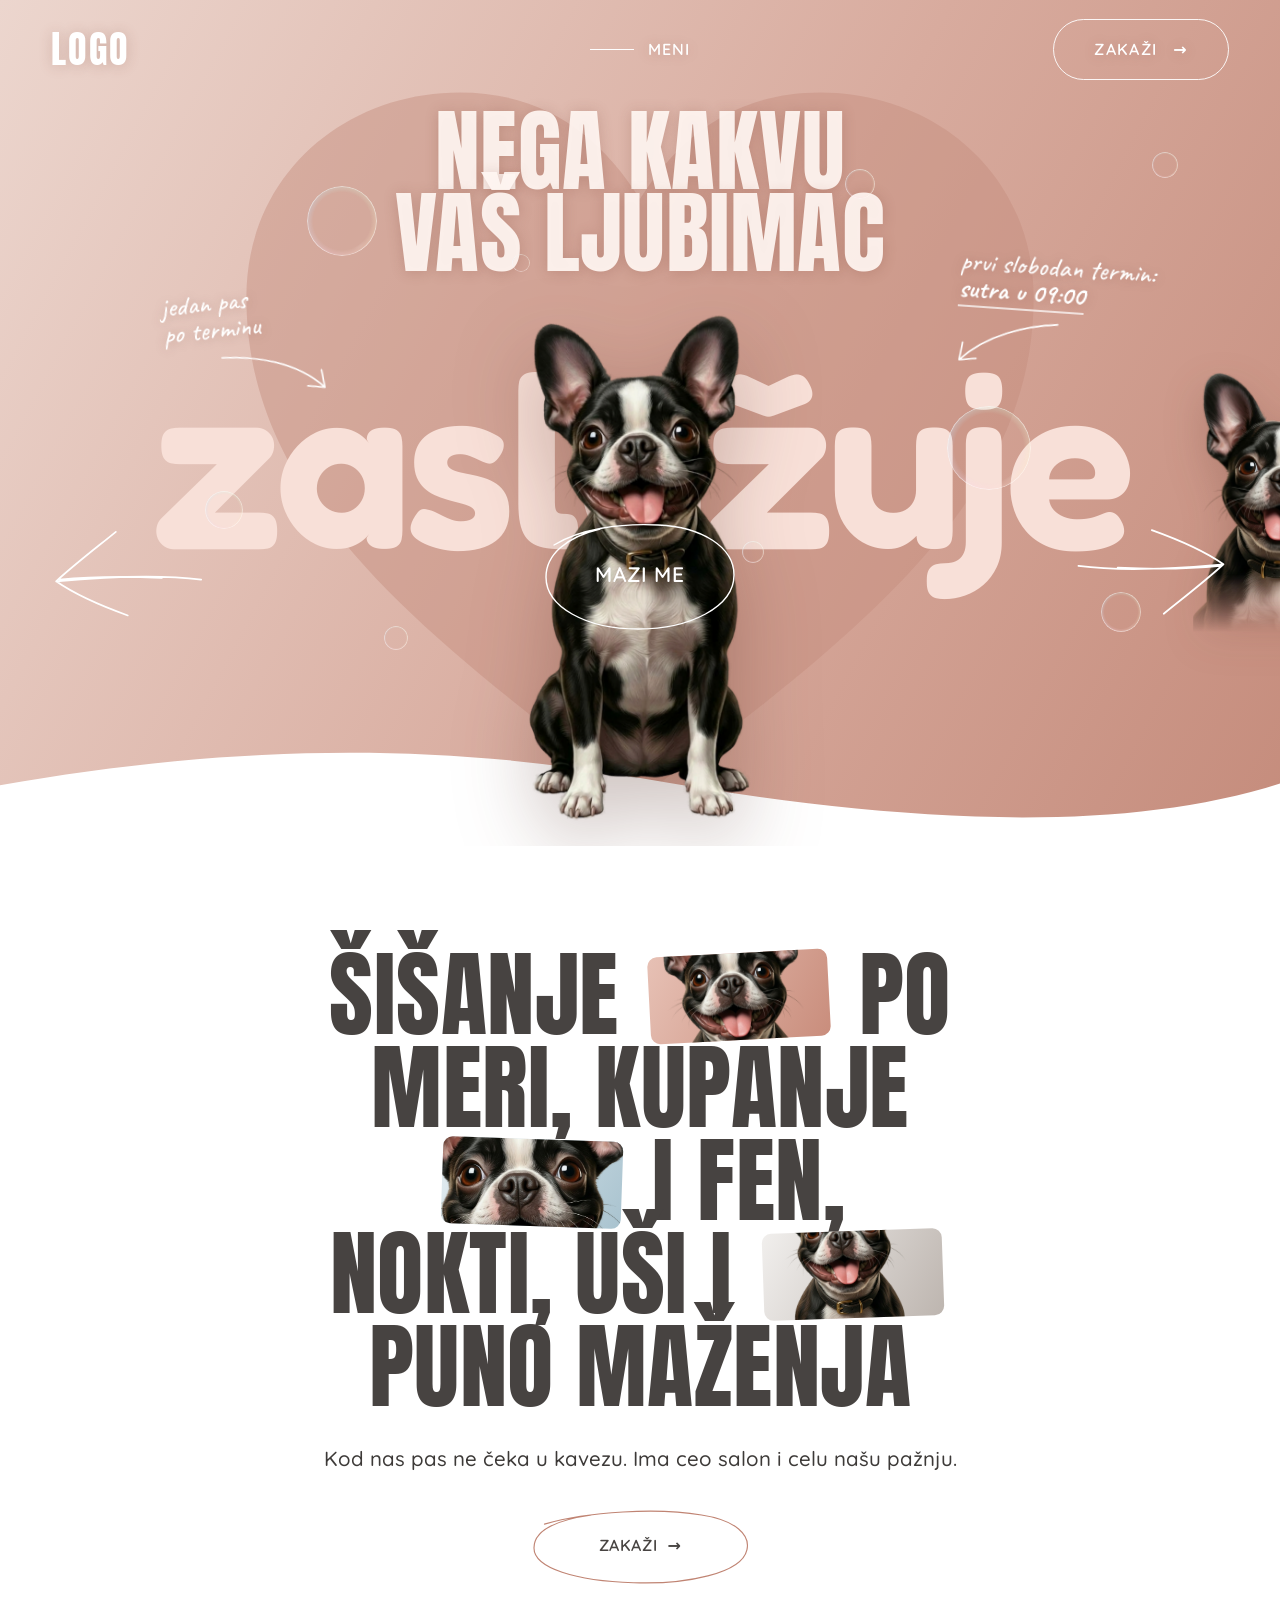
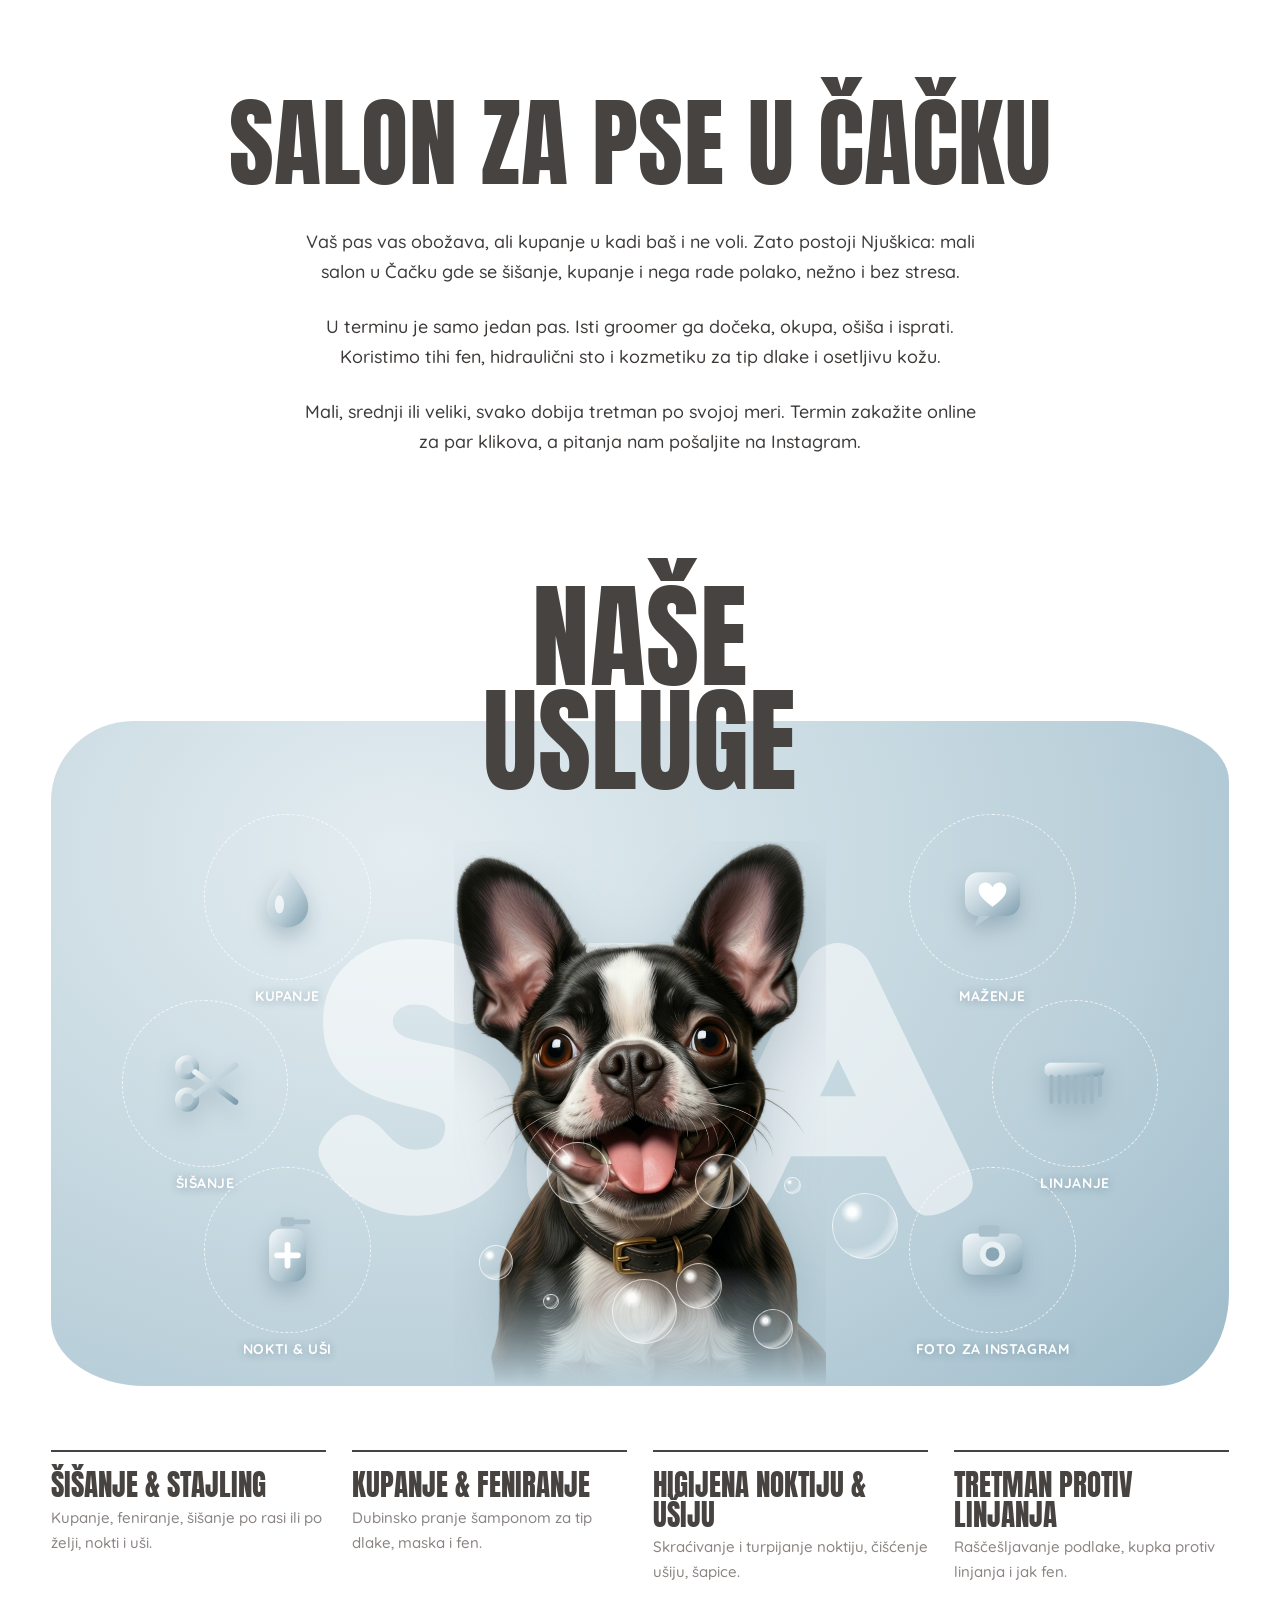
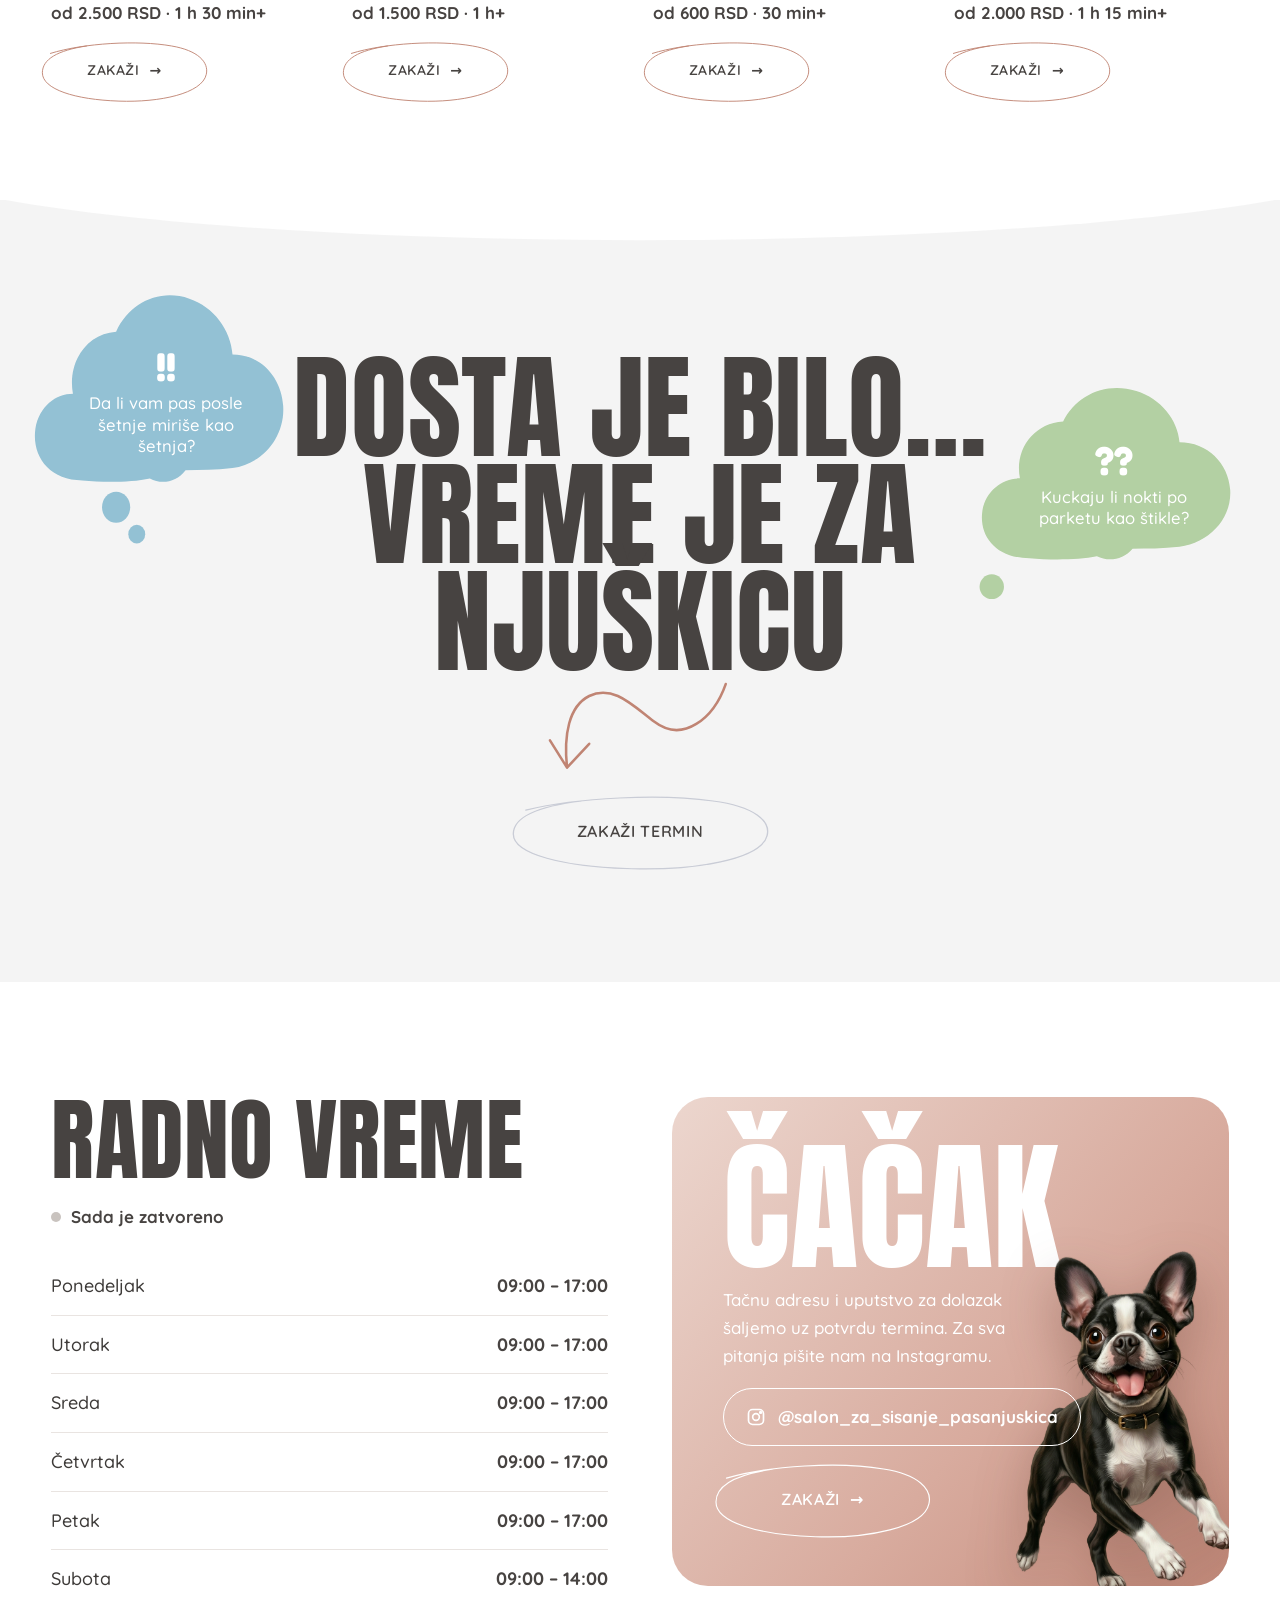
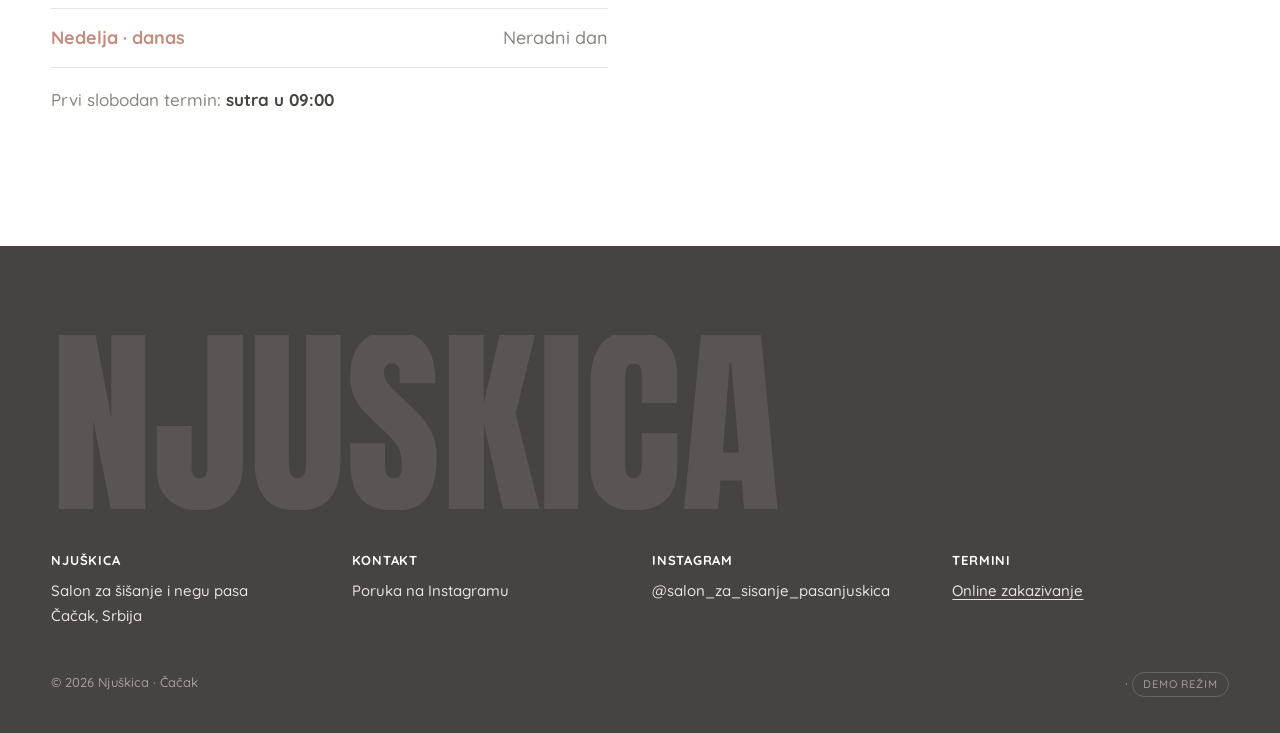
==== index.html @ 400db049 "Sajt salona Njuškica: zakazivanje termina i panel za vlasnika Co-Authored-By: Claude Opus 5.5 <norep" ====
<!doctype html>
<html lang="sr-Latn">
<head>
<meta charset="utf-8">
<meta name="viewport" content="width=device-width,initial-scale=1,viewport-fit=cover">
<meta name="description" content="Njuškica – salon za šišanje i negu pasa u Čačku. Šišanje, kupanje, nokti, uši i tretman protiv linjanja. Zakažite termin online.">
<meta name="theme-color" content="#d8ab9e">
<meta property="og:title" content="Njuškica – salon za pse, Čačak">
<meta property="og:description" content="Nega kakvu vaš ljubimac zaslužuje. Zakažite termin online.">
<meta property="og:image" content="pas-portret.png">
<link rel="icon" href="pas-portret.png">
<style>[hidden]{display:none!important}html,body{margin:0}img{max-width:100%}:root{padding-top:env(safe-area-inset-top,0px);padding-bottom:env(safe-area-inset-bottom,0px)}</style>
<title>Njuškica Čačak</title>
<link rel="preconnect" href="https://fonts.googleapis.com">
<link rel="preconnect" href="https://fonts.gstatic.com" crossorigin>
<link rel="stylesheet" href="https://fonts.googleapis.com/css2?family=Anton&family=Caveat:wght@600;700&family=Fredoka:wght@500;600;700&family=Quicksand:wght@400;500;600;700&display=swap">
<style>
/* Layout: playful-luxe one-pager — full-bleed rose-gold hero with a giant word behind the mascot, then white editorial blocks of huge condensed type, a "SPA" blob and thought clouds. */
:root{
  --rose-1:#ecd6ce; --rose-2:#d8ab9e; --rose-3:#c58c7c; --rose-ink:#c08473;
  --rose-pale:#f8e0d8;
  --sky-1:#e4edf1; --sky-2:#b9cfd9; --sky-3:#9fbccb;
  --cloud-blue:#93c1d4; --cloud-sage:#b3d0a3;
  --ink:#474341; --text:#3d3a38; --mute:#8a8481;
  --paper:#ffffff; --mist:#f4f4f4;
  --f-display:"Anton","Impact","Arial Narrow Bold",sans-serif;
  --f-round:"Fredoka","Quicksand",system-ui,sans-serif;
  --f-body:"Quicksand",system-ui,-apple-system,"Segoe UI",sans-serif;
  --gutter:clamp(16px,4vw,64px);
  color-scheme:light;
}
*{box-sizing:border-box}
html{scroll-behavior:smooth}
body{background:var(--paper);color:var(--text);font-family:var(--f-body);font-weight:500;font-size:17px;line-height:1.65;overflow-x:hidden;-webkit-font-smoothing:antialiased}
a{color:inherit}
button{font:inherit;color:inherit;cursor:pointer;background:none;border:0;padding:0}
h1,h2,h3{margin:0;font-weight:400}
.display{font-family:var(--f-display);text-transform:uppercase;line-height:.98;letter-spacing:.005em;color:var(--ink);text-wrap:balance}
:focus-visible{outline:2px solid var(--rose-ink);outline-offset:4px;border-radius:8px}
.sr{position:absolute!important;width:1px;height:1px;overflow:hidden;clip:rect(0 0 0 0);white-space:nowrap}
.menu-btn,.pill-out,.hero-title{text-shadow:0 1px 14px rgba(120,60,45,.22)}
.wrap{padding-inline:var(--gutter);max-width:1440px;margin-inline:auto}

/* ---------- sketch-ellipse button (hand-drawn ring) ---------- */
.sketch{position:relative;display:inline-grid;grid-auto-flow:column;align-items:center;padding:22px 58px;font-family:var(--f-body);font-weight:600;font-size:16px;letter-spacing:.04em;text-transform:uppercase;color:var(--ink);text-decoration:none;isolation:isolate}
.sketch svg{position:absolute;inset:-6px -14px;width:calc(100% + 28px);height:calc(100% + 12px);z-index:-1;overflow:visible;pointer-events:none}
.sketch svg path{fill:none;stroke:var(--rose-ink);stroke-width:1.3;stroke-linecap:round;stroke-dasharray:640;stroke-dashoffset:0}
.sketch:hover svg path{animation:redraw .9s cubic-bezier(.6,.1,.2,1)}
@keyframes redraw{from{stroke-dashoffset:640}to{stroke-dashoffset:0}}
.sketch .arr{display:inline-block;margin-left:10px;transition:transform .3s}
.sketch:hover .arr{transform:translateX(5px)}
.sketch.light{color:#fff}
.sketch.light svg path{stroke:#fff}
.sketch.grey svg path{stroke:#c9ccd6}

/* ---------- NAV ---------- */
.nav{position:absolute;inset:0 0 auto 0;z-index:30;display:grid;grid-template-columns:1fr auto 1fr;align-items:center;padding:calc(18px + env(safe-area-inset-top,0px)) var(--gutter) 0}
.logo{justify-self:start;font-family:var(--f-display);font-size:clamp(28px,3vw,44px);letter-spacing:.06em;color:#fff;text-decoration:none;text-shadow:0 1px 14px rgba(120,60,45,.22)}
.logo img{display:block;height:clamp(64px,8vw,120px);width:auto}
.menu-btn{display:flex;align-items:center;gap:14px;color:#fff;font-size:16px;font-weight:600;letter-spacing:.06em}
.menu-btn i{display:block;width:44px;height:1.5px;background:currentColor;transition:width .3s}
.menu-btn:hover i{width:64px}
.pill-out{justify-self:end;display:inline-flex;align-items:center;gap:16px;padding:16px 40px;border:1.5px solid rgba(255,255,255,.9);border-radius:999px;color:#fff;font-weight:600;font-size:16px;letter-spacing:.08em;text-transform:uppercase;transition:background .3s,color .3s}
.pill-out:hover{background:#fff;color:var(--rose-3)}
@media (max-width:700px){.menu-btn i{width:20px}.pill-out{padding:11px 18px;font-size:13px;gap:8px}.menu-btn{font-size:13px;gap:8px}}

/* ---------- HERO ---------- */
.hero{position:relative;min-height:clamp(600px,94vh,960px);overflow:hidden;background:linear-gradient(118deg,var(--h1) 0%,var(--h2) 55%,var(--h3) 100%);--h1:var(--rose-1);--h2:var(--rose-2);--h3:var(--rose-3);--word:var(--rose-pale);--heart:rgba(196,140,124,.45)}
.hero[data-slide="1"]{--h1:#e7eff3;--h2:#bcd1db;--h3:#93b3c3;--word:#eef5f8;--heart:rgba(120,160,180,.35)}
.hero[data-slide="2"]{--h1:#eeeae6;--h2:#cfc6bf;--h3:#ad9f95;--word:#f6f1ec;--heart:rgba(150,135,125,.35)}
.hero-heart{position:absolute;left:50%;top:9%;width:min(820px,82vw);transform:translateX(-50%);color:var(--heart)}
.hero-heart path{fill:currentColor}
.hero-title{position:absolute;left:0;right:0;top:clamp(110px,8.5vw,110px);text-align:center;font-family:var(--f-display);text-transform:uppercase;line-height:.92;font-size:clamp(44px,7vw,104px);color:rgba(255,246,242,.92);z-index:3;pointer-events:none;letter-spacing:.005em}
.hero-title span{display:block}
.hero-word{position:absolute;left:50%;top:clamp(250px,33vw,360px);transform:translateX(-50%);z-index:2;font-family:var(--f-round);font-weight:600;font-size:clamp(60px,19vw,300px);line-height:.8;letter-spacing:-.03em;color:var(--word);white-space:nowrap;pointer-events:none}
.hero-word .ch{display:inline-block;animation:pop-ch .9s cubic-bezier(.2,1.4,.4,1) both}
@keyframes pop-ch{from{transform:translateY(30%) scale(.8);opacity:0}}
.hero-dog{position:absolute;left:50%;bottom:3%;z-index:4;height:min(60%,620px);transform:translateX(-50%);filter:drop-shadow(0 30px 40px rgba(80,40,30,.28));transform-origin:50% 95%;cursor:pointer}
.hero-dog img{height:100%;width:auto;max-width:none;display:block;user-select:none;-webkit-user-drag:none}
.hero-dog.wiggle{animation:wiggle .9s cubic-bezier(.3,1.6,.5,1)}
@keyframes wiggle{0%{transform:translateX(-50%) rotate(0)}20%{transform:translateX(-50%) rotate(-4deg) scale(1.02)}45%{transform:translateX(-50%) rotate(3deg)}70%{transform:translateX(-50%) rotate(-1.5deg)}100%{transform:translateX(-50%) rotate(0)}}
.pet-me{position:absolute;left:50%;bottom:25%;transform:translateX(-50%);z-index:6;width:200px;height:120px;display:grid;place-items:center;color:#fff;font-weight:600;font-size:21px;letter-spacing:.03em}
.pet-me svg{position:absolute;inset:0;width:100%;height:100%;overflow:visible}
.pet-me svg path{fill:none;stroke:#fff;stroke-width:1.4;stroke-linecap:round;stroke-dasharray:640;animation:redraw 1.6s .6s cubic-bezier(.6,.1,.2,1) both}
.pet-me:hover svg path{animation:redraw .9s cubic-bezier(.6,.1,.2,1)}
.wave{position:absolute;left:0;right:0;bottom:-1px;z-index:3;width:100%;height:clamp(60px,9vw,130px);display:block}
.wave path{fill:var(--paper)}
.hero-arrow{position:absolute;z-index:7;top:62%;width:clamp(90px,12vw,190px);color:#fff;transition:transform .4s cubic-bezier(.2,.8,.2,1)}
.hero-arrow svg{width:100%;overflow:visible}
.hero-arrow path{fill:none;stroke:currentColor;stroke-width:2;stroke-linecap:round;stroke-linejoin:round}
.hero-arrow.prev{left:var(--gutter)}
.hero-arrow.next{right:var(--gutter)}
.hero-arrow.prev:hover{transform:translateX(-10px)}
.hero-arrow.next:hover{transform:translateX(10px)}
.peek{position:absolute;right:-90px;top:44%;z-index:2;height:260px;pointer-events:none;filter:drop-shadow(0 16px 20px rgba(80,40,30,.2))}
.peek img{-webkit-mask-image:linear-gradient(to bottom,#000 78%,transparent);mask-image:linear-gradient(to bottom,#000 78%,transparent);height:100%;width:auto;max-width:none;transform:scaleX(-1)}
.bubbles{position:absolute;inset:0;z-index:5;pointer-events:none}
.hb{position:absolute;border-radius:50%;will-change:transform;
  background:
    radial-gradient(circle at 32% 28%,rgba(255,255,255,.95) 0 5%,rgba(255,255,255,0) 14%),
    radial-gradient(circle at 70% 78%,rgba(255,255,255,.55) 0 4%,rgba(255,255,255,0) 12%),
    conic-gradient(from 200deg,rgba(255,214,231,.35),rgba(196,230,255,.35),rgba(214,255,226,.3),rgba(255,236,196,.35),rgba(255,214,231,.35));
  -webkit-mask:radial-gradient(circle,transparent 58%,#000 72%);mask:radial-gradient(circle,transparent 58%,#000 72%);
  animation:drift var(--d,14s) ease-in-out infinite alternate;animation-delay:var(--dl,0s)}
.hb::after{content:"";position:absolute;inset:0;border-radius:50%;box-shadow:inset 0 0 0 1px rgba(255,255,255,.55)}
@keyframes drift{from{transform:translate(0,0)}to{transform:translate(var(--mx,12px),var(--my,-26px))}}
.note{position:absolute;z-index:6;display:block;color:#fff;font-family:"Caveat",var(--f-round),cursive;font-size:clamp(24px,2.1vw,34px);line-height:1.02;text-align:left;text-shadow:0 1px 12px rgba(120,60,45,.25);will-change:transform}
.note svg{display:block;width:clamp(110px,10vw,160px);overflow:visible;margin-top:6px}
.note path{fill:none;stroke:#fff;stroke-width:2;stroke-linecap:round;stroke-linejoin:round;stroke-dasharray:300;animation:redraw 1.4s .9s cubic-bezier(.6,.1,.2,1) both}
.note b{font-weight:700;border-bottom:2px solid rgba(255,255,255,.7)}
.n-left{left:13%;top:34%;transform:rotate(-6deg)}
.n-left svg{margin-left:40%}
.n-right{right:10%;top:30%;cursor:pointer;transform:rotate(4deg)}
.n-right:hover b{border-bottom-color:#fff}
.n-right svg{margin-left:-10%}
.burst{position:absolute;z-index:8;pointer-events:none;color:#fff;animation:burst 1.2s ease-out forwards}
@keyframes burst{to{transform:translate(var(--dx),var(--dy)) scale(1.4) rotate(var(--r));opacity:0}}
@media (max-width:1200px){.peek{display:none}}
@media (max-width:860px){
  .note{display:none}
  .hero{min-height:clamp(600px,100svh,880px)}
  .hero-title{top:92px;font-size:clamp(38px,10.5vw,66px)}
  .hero-heart{top:84px;width:min(560px,92vw)}
  .hero-word{top:calc(96px + 21vw)}
  .hero-dog{height:min(55%,560px)}
  .hero-arrow{top:auto;bottom:12%;width:64px}
  .pet-me{width:140px;height:86px;font-size:16px;bottom:21%}
}

/* ---------- STATEMENT ---------- */
.statement{text-align:center;padding-block:clamp(56px,8vw,110px) clamp(70px,9vw,130px)}
.statement h2{font-size:clamp(40px,7.4vw,112px);max-width:16ch;margin-inline:auto}
.pic{display:inline-block;vertical-align:-.06em;width:1.9em;height:.92em;border-radius:.1em;overflow:hidden;position:relative;background:linear-gradient(120deg,var(--a,#e7c1b5),var(--b,#c98d7c));margin-inline:.08em;transform:rotate(var(--t,0deg));transition:transform .4s cubic-bezier(.2,1.4,.4,1)}
.pic:hover{transform:rotate(0) scale(1.06)}
.pic img{position:absolute;height:var(--zh,260%);width:auto;max-width:none;left:var(--x,20%);top:var(--y,-8%)}
.statement p{font-size:clamp(18px,1.6vw,22px);margin:30px 0 34px}

/* ---------- STORY ---------- */
.story{text-align:center;padding-bottom:clamp(60px,8vw,110px)}
.story h2{font-size:clamp(44px,7.6vw,116px)}
.story .copy{max-width:62ch;margin:36px auto 0;font-size:clamp(17px,1.4vw,20px)}
.story .copy p{margin:0 0 26px}

/* ---------- SERVICES / SPA ---------- */
.spa{position:relative;padding-bottom:clamp(60px,8vw,120px)}
.spa h2{position:relative;z-index:3;text-align:center;font-size:clamp(56px,9vw,136px);line-height:.9;margin-bottom:calc(clamp(56px,9vw,136px) * -.62)}
.blob{position:relative;margin-inline:auto;max-width:1380px;min-height:clamp(520px,52vw,720px);background:radial-gradient(90% 120% at 30% 20%,var(--sky-1),var(--sky-2) 70%,var(--sky-3));border-radius:7% 9% 6% 8% / 12% 9% 14% 10%;overflow:hidden}
.blob .spa-word{position:absolute;left:50%;top:52%;transform:translate(-50%,-50%);font-family:var(--f-round);font-weight:700;font-size:clamp(170px,30vw,460px);letter-spacing:-.02em;color:rgba(255,255,255,.55);line-height:.8;pointer-events:none}
.blob .spa-dog{position:absolute;left:50%;bottom:0;height:82%;-webkit-mask-image:linear-gradient(to bottom,#000 78%,transparent);mask-image:linear-gradient(to bottom,#000 78%,transparent);width:auto;max-width:none;transform:translateX(-50%);z-index:2;filter:drop-shadow(0 26px 30px rgba(40,70,90,.25))}
.bubble{position:absolute;z-index:3;border-radius:50%;background:radial-gradient(circle at 30% 28%,rgba(255,255,255,.95) 0 6%,rgba(255,255,255,.12) 18%,rgba(255,255,255,.04) 55%,rgba(255,255,255,.5) 72%,rgba(255,255,255,.08) 76%);border:1px solid rgba(255,255,255,.6);animation:rise var(--d,9s) linear infinite;animation-delay:var(--dl,0s);pointer-events:none}
@keyframes rise{0%{transform:translateY(40px) scale(.7);opacity:0}15%{opacity:1}100%{transform:translateY(-420px) translateX(var(--sx,20px)) scale(1.05);opacity:0}}
.orbit{position:absolute;z-index:4;width:clamp(120px,13vw,200px);aspect-ratio:1;border-radius:50%;border:1.5px dashed rgba(255,255,255,.75);display:grid;place-items:center;transition:background .35s,transform .45s cubic-bezier(.2,1.4,.4,1)}
.orbit svg{width:42%;height:auto;filter:drop-shadow(0 10px 10px rgba(40,70,90,.25));transition:transform .5s cubic-bezier(.2,1.4,.4,1)}
.orbit .lbl{position:absolute;left:50%;bottom:-6px;transform:translate(-50%,100%);white-space:nowrap;font-weight:700;font-size:14px;color:#fff;letter-spacing:.04em;text-transform:uppercase;text-shadow:0 1px 8px rgba(40,70,90,.35)}
.orbit:hover,.orbit[aria-expanded="true"]{background:rgba(255,255,255,.28);border-style:solid;transform:scale(1.06)}
.orbit:hover svg{transform:rotate(-10deg) scale(1.12)}
.o1{left:13%;top:14%}.o2{left:6%;top:42%}.o3{left:13%;bottom:8%}.o4{right:13%;top:14%}.o5{right:6%;top:42%}.o6{right:13%;bottom:8%}
.svc-pop{position:absolute;z-index:6;width:min(300px,80vw);padding:20px 22px;border-radius:22px;background:#fff;box-shadow:0 30px 60px rgba(40,70,90,.22);animation:pop .35s cubic-bezier(.2,1.4,.4,1) both;text-align:left}
@keyframes pop{from{transform:scale(.9);opacity:0}}
.svc-pop h3{font-family:var(--f-display);text-transform:uppercase;font-size:28px;color:var(--ink);line-height:1}
.svc-pop p{margin:8px 0 12px;font-size:15px}
.svc-pop .meta{display:flex;justify-content:space-between;font-weight:700;font-size:14px;color:var(--ink);margin-bottom:10px;font-variant-numeric:tabular-nums}
.svc-list{display:grid;grid-template-columns:repeat(4,minmax(0,1fr));gap:clamp(16px,2vw,28px);margin-top:clamp(40px,5vw,64px)}
.svc-item{display:flex;flex-direction:column;gap:6px;padding-top:18px;border-top:2px solid var(--ink);min-width:0}
.svc-item h3{font-family:var(--f-display);text-transform:uppercase;font-size:clamp(26px,2.3vw,34px);line-height:1;color:var(--ink)}
.svc-item p{margin:0;font-size:15px;color:var(--mute)}
.svc-item .price{font-weight:700;color:var(--ink);font-variant-numeric:tabular-nums;margin-top:auto;padding-top:8px}
.svc-item .sketch{align-self:flex-start;padding:16px 36px;font-size:14px;margin-top:10px}
@media (max-width:1000px){.svc-list{grid-template-columns:repeat(2,minmax(0,1fr))}}
@media (max-width:760px){
  .orbit,.svc-pop{display:none}
  .blob{min-height:380px;border-radius:28px}
  .blob .spa-word{font-size:46vw}
}
@media (max-width:520px){.svc-list{grid-template-columns:1fr}}

/* ---------- CLOUDS ---------- */
.clouds{position:relative;background:var(--mist);padding-block:clamp(110px,12vw,170px) clamp(80px,9vw,130px);text-align:center;overflow:hidden}
.clouds .curve{position:absolute;left:0;right:0;top:-1px;width:100%;height:clamp(40px,5vw,70px)}
.clouds .curve path{fill:var(--paper)}
.clouds h2{position:relative;z-index:2;font-size:clamp(52px,9vw,136px);line-height:.93}
.cloud{position:absolute;z-index:3;width:clamp(240px,22vw,340px);color:#fff;font-size:clamp(15px,1.3vw,19px);line-height:1.3;animation:bob 7s ease-in-out infinite}
.cloud svg{position:absolute;inset:0;width:100%;height:100%;overflow:visible}
.cloud .txt{position:relative;padding:24% 15% 32%;display:block}
.cloud .mark{display:block;font-family:var(--f-round);font-weight:700;font-size:40px;line-height:1;margin-bottom:6px}
.cloud.c-blue{left:max(2%,calc(50% - 640px));top:10%}
.cloud.c-blue svg path,.cloud.c-blue svg circle{fill:var(--cloud-blue)}
.cloud.c-sage{right:max(2%,calc(50% - 660px));top:22%;animation-delay:-3s}
.cloud.c-sage svg path,.cloud.c-sage svg circle{fill:var(--cloud-sage)}
.squiggle{display:block;margin:-8px auto 18px;width:clamp(150px,16vw,240px);position:relative;z-index:2}
.squiggle path{fill:none;stroke:var(--rose-ink);stroke-width:3;stroke-linecap:round;stroke-linejoin:round}
@media (max-width:1100px){
  .cloud{position:relative;left:auto!important;right:auto!important;top:auto!important;display:inline-block;vertical-align:top;width:min(47%,300px);margin:0 .5% 18px;font-size:14px}
  .cloud .mark{font-size:30px}
  .cloud.c-sage{margin-top:40px}
  .clouds{padding-top:clamp(70px,10vw,110px)}
}

/* ---------- VISIT ---------- */
.visit{padding-block:clamp(70px,9vw,130px)}
.visit-grid{display:grid;grid-template-columns:minmax(0,1fr) minmax(0,1fr);gap:clamp(28px,5vw,80px);align-items:start}
.visit h2{font-size:clamp(48px,7vw,104px)}
.hours{list-style:none;margin:26px 0 0;padding:0}
.hours li{display:flex;justify-content:space-between;gap:16px;padding-block:14px;border-bottom:1.5px solid #e9e4e1;font-size:18px;font-variant-numeric:tabular-nums}
.hours li .t{font-weight:700;color:var(--ink)}
.hours li .off{color:var(--mute);font-weight:500}
.hours li.today .d{color:var(--rose-3);font-weight:700}
.hours li.today .d::after{content:" · danas"}
.now{display:inline-flex;align-items:center;gap:10px;margin-top:18px;font-weight:700;color:var(--ink)}
.now i{width:10px;height:10px;border-radius:50%;background:#c9c3bf}
.now.open i{background:#7fb36b;box-shadow:0 0 0 5px rgba(127,179,107,.2)}
.loc-card{position:relative;border-radius:36px;padding:clamp(28px,4vw,52px);background:linear-gradient(130deg,var(--rose-1),var(--rose-2) 60%,var(--rose-3));color:#fff;overflow:hidden;min-height:440px;display:flex;flex-direction:column;gap:18px}
.loc-card .city{font-family:var(--f-display);text-transform:uppercase;font-size:clamp(84px,11vw,170px);line-height:.85}
.loc-card p{margin:0;max-width:30ch;position:relative;z-index:2}
.loc-card .ig{position:relative;z-index:2;display:inline-flex;align-items:center;gap:12px;align-self:flex-start;max-width:100%;padding:14px 22px;border:1.5px solid #fff;border-radius:999px;font-weight:700;text-decoration:none;overflow-wrap:anywhere;transition:background .3s,color .3s}
.loc-card .ig:hover{background:#fff;color:var(--rose-3)}
.loc-card .mini-dog{position:absolute;right:-10px;bottom:-6px;height:70%;width:auto;max-width:none;pointer-events:none;filter:drop-shadow(0 20px 26px rgba(80,40,30,.3))}
.loc-card .sketch{align-self:flex-start;margin-top:auto;z-index:2}
@media (max-width:860px){.visit-grid{grid-template-columns:1fr}.loc-card .mini-dog{height:46%;right:-40px}}

/* ---------- FOOTER ---------- */
footer{background:var(--ink);color:#e9e2de;padding-block:clamp(56px,7vw,90px) 36px}
footer .big{font-family:var(--f-display);text-transform:uppercase;font-size:clamp(70px,16vw,250px);line-height:.85;color:#5a5452;overflow:hidden;white-space:nowrap;margin-bottom:40px}
footer .cols{display:grid;grid-template-columns:repeat(4,minmax(0,1fr));gap:24px;font-size:15px}
footer .cols b{display:block;color:#fff;font-weight:700;letter-spacing:.06em;text-transform:uppercase;font-size:13px;margin-bottom:8px}
footer .cols a,footer .linkbtn{overflow-wrap:anywhere;color:#e9e2de}
footer .cols a{text-decoration:none}
footer a:hover,footer .linkbtn:hover{color:var(--rose-2)}
footer .fine{display:flex;flex-wrap:wrap;justify-content:space-between;gap:12px;margin-top:44px;font-size:13px;color:#a69e9a}
.linkbtn{text-decoration:underline;text-underline-offset:3px}
.mode{display:inline-block;padding:2px 10px;border-radius:999px;border:1px solid #6a6360;font-size:11px;letter-spacing:.08em;text-transform:uppercase}
@media (max-width:760px){footer .cols{grid-template-columns:1fr 1fr}}

/* ---------- STICKY CTA ---------- */
.fab{position:fixed;right:var(--gutter);bottom:calc(20px + env(safe-area-inset-bottom,0px));z-index:60;display:inline-flex;align-items:center;gap:10px;padding:16px 26px;border-radius:999px;background:var(--ink);color:#fff;font-weight:700;font-size:14px;letter-spacing:.06em;text-transform:uppercase;box-shadow:0 18px 40px rgba(71,40,30,.28);transform:translateY(140%);opacity:0;transition:transform .5s cubic-bezier(.2,1.2,.4,1),opacity .3s,background .25s;pointer-events:none}
.fab.show{transform:none;opacity:1;pointer-events:auto}
.fab:hover{background:var(--rose-3)}
@media (max-width:600px){.fab{left:16px;right:16px;justify-content:center}}

/* ---------- MENU OVERLAY ---------- */
.menu{position:fixed;inset:0;z-index:90;background:linear-gradient(118deg,var(--rose-1),var(--rose-2) 55%,var(--rose-3));display:flex;flex-direction:column;justify-content:center;align-items:center;gap:6px;padding:calc(60px + env(safe-area-inset-top,0px)) var(--gutter) calc(40px + env(safe-area-inset-bottom,0px));animation:fade .35s both}
@keyframes fade{from{opacity:0}}
.menu a,.menu button.l{font-family:var(--f-display);text-transform:uppercase;font-size:clamp(48px,9vw,120px);line-height:1.02;color:#fff;text-decoration:none;transition:color .2s,transform .3s}
.menu a:hover,.menu button.l:hover{color:var(--ink);transform:skewX(-6deg)}
.menu a.ig{font-family:var(--f-body);text-transform:none;font-size:clamp(16px,2vw,22px);margin-top:18px;overflow-wrap:anywhere;text-align:center}
.menu button.l.owner{font-family:var(--f-body);text-transform:none;font-size:clamp(18px,2vw,24px);font-weight:700;margin-top:10px;padding:10px 22px;border:1.5px solid #fff;border-radius:999px}
.menu .close{position:absolute;top:calc(24px + env(safe-area-inset-top,0px));right:var(--gutter);color:#fff;font-weight:700;letter-spacing:.08em}

/* ---------- MODALS ---------- */
.overlay{position:fixed;inset:0;z-index:100;display:flex;align-items:center;justify-content:center;padding:16px;background:rgba(71,67,65,.45);backdrop-filter:blur(8px);-webkit-backdrop-filter:blur(8px);animation:fade .3s both}
.modal{position:relative;width:min(780px,100%);max-height:calc(100dvh - 32px);overflow:auto;border-radius:32px;background:var(--paper);box-shadow:0 40px 100px rgba(71,40,30,.3);animation:pop .4s cubic-bezier(.2,1.2,.4,1) both}
.modal.wide{width:min(1000px,100%)}
.modal header{position:sticky;top:0;z-index:2;display:flex;justify-content:space-between;align-items:center;gap:12px;padding:20px 26px;background:linear-gradient(118deg,var(--rose-1),var(--rose-2));color:#fff}
.modal header h3{font-family:var(--f-display);text-transform:uppercase;font-size:28px;line-height:1}
.x{width:42px;height:42px;border-radius:50%;border:1.5px solid #fff;color:#fff;display:grid;place-items:center;flex:none;font-size:16px;transition:background .2s,color .2s}
.x:hover{background:#fff;color:var(--rose-3)}
.modal .body{padding:26px}
.modal footer.mf{position:sticky;bottom:0;display:flex;justify-content:space-between;align-items:center;gap:12px;flex-wrap:wrap;padding:16px 26px;background:rgba(255,255,255,.96);border-top:1.5px solid #f0eae7;color:var(--text)}
.steps{display:grid;grid-template-columns:repeat(4,minmax(0,1fr));gap:6px;margin-bottom:22px}
.steps .s{height:4px;border-radius:4px;background:#f0e6e2;transition:background .4s}
.steps .s.on{background:var(--rose-3)}
.steplbl{font-size:13px;font-weight:700;letter-spacing:.08em;text-transform:uppercase;color:var(--mute);margin:0 0 6px}
.qtitle{font-family:var(--f-display);text-transform:uppercase;color:var(--ink);font-size:clamp(34px,5vw,52px);line-height:.95;margin-bottom:22px}
.opts{display:grid;gap:12px}
.opts.three{grid-template-columns:repeat(3,minmax(0,1fr))}
.opts.two{grid-template-columns:repeat(2,minmax(0,1fr))}
@media (max-width:600px){.opts.three,.opts.two{grid-template-columns:1fr}}
.opt{display:flex;flex-direction:column;gap:4px;text-align:left;padding:20px;border-radius:24px;background:var(--mist);border:2px solid transparent;transition:border-color .2s,background .2s,transform .25s cubic-bezier(.2,1.4,.4,1)}
.opt:hover{transform:translateY(-3px);border-color:var(--rose-2)}
.opt[aria-pressed="true"]{border-color:var(--rose-3);background:#fbefeb}
.opt .tx{display:flex;flex-direction:column;gap:4px}
.opt .n{font-family:var(--f-display);text-transform:uppercase;font-size:26px;line-height:1;color:var(--ink)}
.opt .d{font-size:14px;color:var(--mute)}
.opt .m{font-weight:700;font-size:14px;color:var(--rose-3);font-variant-numeric:tabular-nums;margin-top:4px}
.opt .sz{height:56px;display:flex;align-items:flex-end;margin-bottom:10px}
.opt .sz img{height:var(--h);width:auto;max-width:none}
.days{display:flex;gap:8px;overflow-x:auto;padding-bottom:8px;scroll-snap-type:x mandatory}
.day{flex:none;scroll-snap-align:start;width:66px;padding:12px 0;border-radius:20px;background:var(--mist);border:2px solid transparent;text-align:center;display:flex;flex-direction:column}
.day .w{font-size:11px;font-weight:700;letter-spacing:.08em;text-transform:uppercase;color:var(--mute)}
.day .n{font-family:var(--f-display);font-size:28px;line-height:1.1;color:var(--ink)}
.day .mo{font-size:11px;color:var(--mute)}
.day[disabled]{opacity:.35;cursor:not-allowed}
.day[disabled] .n{text-decoration:line-through}
.day[aria-pressed="true"]{border-color:var(--rose-3);background:#fbefeb}
.slots{display:grid;grid-template-columns:repeat(auto-fill,minmax(86px,1fr));gap:8px;margin-top:16px}
.slot{padding:12px 0;border-radius:999px;border:1.5px solid #e6dcd8;font-weight:700;font-variant-numeric:tabular-nums;transition:background .2s,border-color .2s}
.slot:hover{border-color:var(--rose-3)}
.slot[aria-pressed="true"]{background:var(--rose-3);border-color:var(--rose-3);color:#fff}
.empty{padding:24px;border-radius:22px;border:1.5px dashed #e3d7d2;color:var(--mute);font-size:15px;text-align:center}
.field{display:flex;flex-direction:column;gap:6px;min-width:0}
.field label{font-size:14px;font-weight:600;color:var(--mute)}
.field input,.field textarea,.field select{font:inherit;color:var(--text);background:var(--mist);border:2px solid transparent;border-radius:18px;padding:13px 16px;width:100%}
.field input:focus,.field textarea:focus,.field select:focus{outline:none;border-color:var(--rose-2);background:#fff}
.field textarea{resize:vertical;min-height:90px}
.grid2{display:grid;grid-template-columns:repeat(2,minmax(0,1fr));gap:14px}
@media (max-width:600px){.grid2{grid-template-columns:1fr}}
.summary{display:flex;flex-direction:column;font-size:14px;color:var(--mute);min-width:0}
.summary b{color:var(--ink);font-size:17px;font-variant-numeric:tabular-nums}
.btn{display:inline-flex;align-items:center;gap:10px;padding:14px 28px;border-radius:999px;background:var(--ink);color:#fff;font-weight:700;letter-spacing:.04em;text-transform:uppercase;font-size:14px;transition:background .25s,transform .25s}
.btn:hover{background:var(--rose-3);transform:translateY(-2px)}
.btn.ghost{background:transparent;color:var(--ink);border:1.5px solid #d9d0cc}
.btn.ghost:hover{border-color:var(--rose-3);color:var(--rose-3);background:transparent}
.btn[disabled]{opacity:.35;pointer-events:none}
.btn.mini{padding:9px 16px;font-size:12px}
.btn.danger{color:#b4553f;border-color:#e8c2b8}
.hint{margin:16px 0 0;font-size:14px;color:var(--mute)}
.err{color:#b4553f;font-weight:600;margin-top:14px}
.done{text-align:center;padding-block:10px}
.done img{height:190px;width:auto;margin:0 auto}
.done .big{font-family:var(--f-display);text-transform:uppercase;font-size:clamp(40px,7vw,64px);color:var(--ink);line-height:.95;margin:10px 0}
.receipt{margin:22px auto 0;max-width:440px;text-align:left;border-radius:22px;background:var(--mist);padding:6px 20px}
.receipt div{display:flex;justify-content:space-between;gap:12px;padding-block:11px;border-bottom:1.5px dashed #e2d9d5;font-size:15px}
.receipt div:last-child{border-bottom:0}
.receipt span:first-child{color:var(--mute)}
.receipt span:last-child{font-weight:700;color:var(--ink);text-align:right}
.tabs{display:flex;gap:8px;flex-wrap:wrap;margin-bottom:22px}
.tab{padding:10px 18px;border-radius:999px;background:var(--mist);font-weight:700;font-size:14px}
.tab[aria-selected="true"]{background:var(--ink);color:#fff}
.hrow{display:grid;grid-template-columns:130px auto 1fr 1fr;gap:14px;align-items:center;padding-block:10px;border-bottom:1.5px solid #f0eae7}
.hrow .dn{font-weight:700;color:var(--ink)}
@media (max-width:600px){.hrow{grid-template-columns:1fr auto}}
.switch{position:relative;width:50px;height:28px;border-radius:999px;background:#e3dcd9;flex:none;transition:background .2s}
.switch::after{content:"";position:absolute;top:3px;left:3px;width:22px;height:22px;border-radius:50%;background:#fff;box-shadow:0 2px 6px rgba(0,0,0,.15);transition:transform .25s cubic-bezier(.2,1.4,.4,1)}
.switch[aria-checked="true"]{background:var(--rose-3)}
.switch[aria-checked="true"]::after{transform:translateX(22px)}
.blist,.alist{list-style:none;padding:0;margin:16px 0 0;display:flex;flex-direction:column;gap:8px}
.blist li,.alist li{display:flex;justify-content:space-between;align-items:center;gap:12px;padding:14px 18px;border-radius:20px;background:var(--mist);flex-wrap:wrap}
.alist .when{font-weight:700;color:var(--ink);font-variant-numeric:tabular-nums;min-width:16ch}
.alist .who{flex:1;min-width:180px;font-size:15px}
.alist .who small{display:block;color:var(--mute);font-size:13px}
.tagp{display:inline-block;font-size:11px;font-weight:700;letter-spacing:.06em;text-transform:uppercase;padding:4px 10px;border-radius:999px;background:#fff;color:var(--rose-3)}
.confirm{display:flex;gap:8px;align-items:center;font-size:14px;color:var(--mute)}
.toast{position:fixed;left:50%;bottom:calc(24px + env(safe-area-inset-bottom,0px));transform:translateX(-50%);z-index:200;padding:13px 22px;border-radius:999px;background:var(--ink);color:#fff;font-weight:600;animation:pop .3s both;max-width:calc(100% - 32px)}

/* ---------- MOBILE / TABLET REFINEMENTS ---------- */
@media (max-width:600px){
  .statement h2{font-size:clamp(34px,10vw,46px)}
  .story h2,.visit h2{font-size:clamp(42px,12vw,60px)}
  .spa h2{font-size:clamp(50px,15vw,72px)}
  .clouds h2{font-size:clamp(40px,12vw,60px)}
  .story .copy{text-align:left}
  .svc-item .sketch{padding:14px 30px}
  .loc-card{min-height:380px;border-radius:28px}
  .loc-card .ig{font-size:14px;padding:12px 16px}
  .loc-card .mini-dog{height:38%;right:-18px}
  .loc-card p{max-width:24ch}
  footer{padding-bottom:110px}
  /* booking + admin become a bottom sheet */
  .overlay{padding:0;align-items:flex-end}
  .modal,.modal.wide{width:100%;max-height:94dvh;border-radius:28px 28px 0 0;animation:sheet .45s cubic-bezier(.2,1,.3,1) both}
  .modal header{padding:16px 20px}
  .modal header h3{font-size:24px}
  .modal .body{padding:20px}
  .modal footer.mf{padding:12px 16px calc(12px + env(safe-area-inset-bottom,0px))}
  .mf .summary{width:100%}
  .mf>div:last-child{width:100%}
  .mf .btn{flex:1;justify-content:center}
  .qtitle{font-size:34px;margin-bottom:16px}
  .opt{padding:16px;border-radius:20px}
  .opts.three .opt{flex-direction:row;align-items:center;gap:14px}
  .opts.three .opt .sz{margin:0;height:56px;width:30px;justify-content:center}
  .opts.three .opt .n{font-size:24px}
  .hrow .field label{font-size:12px}
}
@keyframes sheet{from{transform:translateY(100%)}}
@media (min-width:601px) and (max-width:1100px){
  .statement h2{font-size:clamp(48px,8vw,80px)}
  .visit-grid{gap:40px}
}

.reveal{transition:transform 1s cubic-bezier(.2,.8,.2,1),opacity 1s}
.reveal.pre{transform:translateY(40px);opacity:.2}
@media (prefers-reduced-motion:reduce){
  *,*::before,*::after{animation:none!important;transition:none!important}
  .reveal.pre{transform:none;opacity:1}
}
</style>

</head>
<body>
<!-- ============================================================
     SLIKA BOSTONCA
     Slike psa (PNG sa providnom pozadinom):
       pas-sedi.png    — početni ekran, izbor veličine
       pas-portret.png — slike u naslovu, SPA oblak, pas koji viri
       pas-trci.png    — kartica „Čačak", potvrda termina
     Zamenite fajl istog imena da promenite sliku.
     ============================================================ -->

<header class="hero" id="top" data-slide="0">
  <nav class="nav" aria-label="Glavna navigacija">
    <!-- LOGO: zamenite tekst svojim logom, npr. <img src="logo.png" alt="Njuškica"> -->
    <a class="logo" href="#top" aria-label="Njuškica, početak">LOGO</a>
    <button class="menu-btn" id="menuBtn" aria-haspopup="dialog"><i></i>MENI</button>
    <button class="pill-out" data-book>Zakaži <span aria-hidden="true">→</span></button>
  </nav>

  <svg class="hero-heart" viewBox="0 0 100 90" aria-hidden="true"><path d="M50 88C20 66 2 50 2 27 2 12 14 2 28 2c10 0 17 5 22 13C55 7 62 2 72 2c14 0 26 10 26 25 0 23-18 39-48 61Z"/></svg>
  <h1 class="hero-title"><span>Nega kakvu</span><span>vaš ljubimac</span><span class="sr"> zaslužuje</span></h1>
  <div class="hero-word" id="heroWord" aria-hidden="true"></div>

  <svg width="0" height="0" style="position:absolute" aria-hidden="true"><defs>
        <linearGradient id="rg" x1="0" y1="0" x2="1" y2="1"><stop offset="0" stop-color="#fbe3da"/><stop offset=".55" stop-color="#eebcad"/><stop offset="1" stop-color="#d79a88"/></linearGradient>
        <linearGradient id="rg2" x1="0" y1="0" x2="0" y2="1"><stop offset="0" stop-color="#f6cfc3"/><stop offset="1" stop-color="#cf8d7b"/></linearGradient>
        <linearGradient id="metal" x1="0" y1="0" x2="1" y2="0"><stop offset="0" stop-color="#b9745f"/><stop offset=".45" stop-color="#ffe6dc"/><stop offset="1" stop-color="#a8624f"/></linearGradient>
        <radialGradient id="hg" cx=".35" cy=".3" r=".85"><stop offset="0" stop-color="#ffece5"/><stop offset=".55" stop-color="#eeb8a8"/><stop offset="1" stop-color="#c98472"/></radialGradient>
        <radialGradient id="lockg" cx=".35" cy=".3" r=".8"><stop offset="0" stop-color="#ffe9e1"/><stop offset=".5" stop-color="#e9ad9b"/><stop offset="1" stop-color="#b8705e"/></radialGradient>
        <linearGradient id="ib" x1="0" y1="0" x2="1" y2="1"><stop offset="0" stop-color="#f4f8fa"/><stop offset=".6" stop-color="#b6cbd5"/><stop offset="1" stop-color="#7f9dad"/></linearGradient>
      </defs></svg>

  <!-- soap bubbles -->
  <div class="bubbles" id="heroBubbles" aria-hidden="true"></div>

  <!-- hand-written notes -->
  <div class="note n-left" data-depth="18" aria-hidden="true">
    <span>jedan pas<br>po terminu</span>
    <svg viewBox="0 0 160 90"><path d="M6 10c40 2 92 14 124 50M130 60l-2-22M130 60l-21-4"/></svg>
  </div>
  <button class="note n-right" data-depth="24" data-book>
    <span>prvi slobodan termin:<br><b id="heroNext">…</b></span>
    <svg viewBox="0 0 160 90" aria-hidden="true"><path d="M150 12C112 16 62 30 30 64M30 64l3-22M30 64l21-3"/></svg>
  </button>

  <div class="peek" aria-hidden="true"><img src="pas-portret.png" alt=""></div>

  <div class="hero-dog" id="heroDog"><img src="pas-sedi.png" alt="Boston terijer, maskota salona Njuškica" fetchpriority="high"></div>
  <button class="pet-me" id="petMe" aria-label="Pomazi psa">
    <svg viewBox="0 0 200 120" aria-hidden="true"><path d="M14 30C40 14 80 8 118 10c44 2 76 22 76 50 0 32-44 54-96 54C46 114 6 92 6 62 6 40 26 22 60 14"/></svg>
    MAZI ME
  </button>

  <button class="hero-arrow prev" id="prevSlide" aria-label="Prethodni slajd">
    <svg viewBox="0 0 180 110" aria-hidden="true"><path d="M176 64C130 58 70 60 6 66M6 66C30 44 54 26 76 8M6 66c26 18 56 30 84 40M10 64c40-4 80-4 120-2"/></svg>
  </button>
  <button class="hero-arrow next" id="nextSlide" aria-label="Sledeći slajd">
    <svg viewBox="0 0 180 110" aria-hidden="true"><path d="M4 48c46 6 106 4 170-2M174 46C150 68 126 86 104 104M174 46c-26-18-56-30-84-40M170 48c-40 4-80 4-120 2"/></svg>
  </button>

  <svg class="wave" viewBox="0 0 1440 130" preserveAspectRatio="none" aria-hidden="true"><path d="M0 60C240 18 470 8 720 52s520 70 720 6V130H0Z"/></svg>
</header>

<main>
  <section class="statement wrap">
    <h2 class="display reveal">Šišanje
      <span class="pic" style="--t:-3deg"><img src="pas-portret.png" alt="" style="--zh:260%;--x:5%;--y:-72%"></span>
      po meri, kupanje
      <span class="pic" style="--a:#e5eef2;--b:#a9c3cf;--t:2deg"><img src="pas-portret.png" alt="" style="--zh:400%;--x:-20%;--y:-110%"></span>
      i fen, nokti, uši i
      <span class="pic" style="--a:#f1efed;--b:#bdb5af;--t:-2deg"><img src="pas-portret.png" alt="" style="--zh:230%;--x:8%;--y:-88%"></span>
      puno maženja</h2>
    <p class="reveal">Kod nas pas ne čeka u kavezu. Ima ceo salon i celu našu pažnju.</p>
    <button class="sketch reveal" data-book>
      <svg viewBox="0 0 260 90" preserveAspectRatio="none" aria-hidden="true"><path d="M20 22C70 8 150 4 200 12c40 6 56 22 52 38-6 26-70 38-130 36C56 84 8 70 8 48 8 30 30 18 74 12"/></svg>
      Zakaži <span class="arr">→</span>
    </button>
  </section>

  <section class="story wrap" id="o-nama">
    <h2 class="display reveal">Salon za pse u Čačku</h2>
    <div class="copy reveal">
      <p>Vaš pas vas obožava, ali kupanje u kadi baš i ne voli. Zato postoji Njuškica: mali salon u Čačku gde se šišanje, kupanje i nega rade polako, nežno i bez stresa.</p>
      <p>U terminu je samo jedan pas. Isti groomer ga dočeka, okupa, ošiša i isprati. Koristimo tihi fen, hidraulični sto i kozmetiku za tip dlake i osetljivu kožu.</p>
      <p>Mali, srednji ili veliki, svako dobija tretman po svojoj meri. Termin zakažite online za par klikova, a pitanja nam pošaljite na Instagram.</p>
    </div>
  </section>

  <section class="spa wrap" id="usluge">
    <h2 class="display reveal">Naše<br>usluge</h2>
    <div class="blob" id="blob">
      <div class="spa-word" aria-hidden="true">SPA</div>
      <img class="spa-dog" src="pas-portret.png" alt="" loading="lazy">
    </div>
    <div class="svc-list" id="svcList"></div>
  </section>

  <section class="clouds">
    <svg class="curve" viewBox="0 0 1440 70" preserveAspectRatio="none" aria-hidden="true"><path d="M0 0H1440V0C1100 60 340 60 0 0Z"/></svg>
    <div class="cloud c-blue"><svg viewBox="0 0 300 260" preserveAspectRatio="none" aria-hidden="true"><path d="M60 196C24 196 6 172 10 146c4-22 22-34 40-34-6-30 14-58 46-60 14-28 46-42 78-32 26 8 44 30 46 54 30 0 52 22 54 50 2 30-22 56-54 60-18 2-34 2-50 2-10 12-26 14-38 8-20 4-50 4-72 2Z"/><circle cx="96" cy="222" r="15"/><circle cx="118" cy="248" r="9"/></svg>
      <span class="txt"><span class="mark">!!</span>Da li vam pas posle šetnje miriše kao šetnja?</span></div>
    <div class="cloud c-sage"><svg viewBox="0 0 300 260" preserveAspectRatio="none" aria-hidden="true"><path d="M60 196C24 196 6 172 10 146c4-22 22-34 40-34-6-30 14-58 46-60 14-28 46-42 78-32 26 8 44 30 46 54 30 0 52 22 54 50 2 30-22 56-54 60-18 2-34 2-50 2-10 12-26 14-38 8-20 4-50 4-72 2Z"/><circle cx="20" cy="226" r="13"/></svg>
      <span class="txt"><span class="mark">??</span>Kuckaju li nokti po parketu kao štikle?</span></div>
    <h2 class="display reveal">Dosta je bilo…<br>vreme je za<br>Njuškicu</h2>
    <svg class="squiggle" viewBox="0 0 240 130" aria-hidden="true"><path d="M220 20c-14 40-50 70-84 44-24-18-48-44-76-30-24 12-30 46-26 84M34 118 14 86M34 118l26-28"/></svg>
    <button class="sketch grey" data-book>
      <svg viewBox="0 0 260 90" preserveAspectRatio="none" aria-hidden="true"><path d="M20 22C70 8 150 4 200 12c40 6 56 22 52 38-6 26-70 38-130 36C56 84 8 70 8 48 8 30 30 18 74 12"/></svg>
      Zakaži termin
    </button>
  </section>

  <section class="visit wrap" id="radno-vreme">
    <div class="visit-grid">
      <div class="reveal">
        <h2 class="display">Radno vreme</h2>
        <div class="now" id="nowStatus"><i></i><span>—</span></div>
        <ul class="hours" id="hoursList"></ul>
        <p style="color:var(--mute);margin-top:18px">Prvi slobodan termin: <b id="nextFree" style="color:var(--ink)">proveravam…</b></p>
      </div>
      <div class="loc-card reveal">
        <div class="city">Čačak</div>
        <!-- TODO: upišite tačnu adresu salona -->
        <p>Tačnu adresu i uputstvo za dolazak šaljemo uz potvrdu termina. Za sva pitanja pišite nam na Instagramu.</p>
        <a class="ig" href="https://www.instagram.com/salon_za_sisanje_pasanjuskica/" target="_blank" rel="noopener">
          <svg width="20" height="20" viewBox="0 0 24 24" fill="none" stroke="currentColor" stroke-width="2" aria-hidden="true"><rect x="3" y="3" width="18" height="18" rx="5"/><circle cx="12" cy="12" r="4"/><circle cx="17.5" cy="6.5" r="1" fill="currentColor"/></svg>
          @salon_za_sisanje_pasanjuskica
        </a>
        <button class="sketch light" data-book>
          <svg viewBox="0 0 260 90" preserveAspectRatio="none" aria-hidden="true"><path d="M20 22C70 8 150 4 200 12c40 6 56 22 52 38-6 26-70 38-130 36C56 84 8 70 8 48 8 30 30 18 74 12"/></svg>
          Zakaži <span class="arr">→</span>
        </button>
        <img class="mini-dog" src="pas-trci.png" alt="" loading="lazy">
      </div>
    </div>
  </section>
</main>

<footer>
  <div class="wrap">
    <div class="big" aria-hidden="true">Njuškica</div>
    <div class="cols">
      <div><b>Njuškica</b>Salon za šišanje i negu pasa<br>Čačak, Srbija</div>
      <div><b>Kontakt</b><a href="https://www.instagram.com/salon_za_sisanje_pasanjuskica/" target="_blank" rel="noopener">Poruka na Instagramu</a><!-- TODO: telefon --></div>
      <div><b>Instagram</b><a href="https://www.instagram.com/salon_za_sisanje_pasanjuskica/" target="_blank" rel="noopener">@salon_za_sisanje_pasanjuskica</a></div>
      <div><b>Termini</b><button class="linkbtn" data-book>Online zakazivanje</button></div>
    </div>
    <div class="fine">
      <span>© <span id="yr"></span> Njuškica · Čačak</span>
      <span><button class="linkbtn" id="adminBtn">Za vlasnika</button> · <span class="mode" id="modePill">…</span></span>
    </div>
  </div>
</footer>

<button class="fab" id="fab" data-book aria-hidden="true" tabindex="-1">Zakaži termin <span aria-hidden="true">→</span></button>
<div id="modalRoot"></div>

<script>
/* =================================================================
   1. CONFIG
   ================================================================= */
const IMG={sedi:"pas-sedi.png",trci:"pas-trci.png",portret:"pas-portret.png"};
const HERO_WORDS=["zaslužuje","kupanje","šišanje"];
const SIZES=[
  {id:"mali",name:"Maleni",desc:"do 10 kg · čivava, pomeranac, bostonac",h:"30px"},
  {id:"srednji",name:"Srednji",desc:"10–25 kg · bigl, koker, šnaucer",h:"42px"},
  {id:"veliki",name:"Veliki",desc:"preko 25 kg · retriver, haski",h:"56px"}
];
// TODO: okvirne cene (RSD) i trajanje (min) po veličini [mali, srednji, veliki] — zamenite cenama salona
const TREATMENTS=[
  {id:"sisanje",name:"Šišanje & Stajling",short:"Šišanje",desc:"Kupanje, feniranje, šišanje po rasi ili po želji, nokti i uši.",price:[[2500,3200],[3200,4200],[4200,5500]],dur:[90,120,150]},
  {id:"kupanje",name:"Kupanje & Feniranje",short:"Kupanje",desc:"Dubinsko pranje šamponom za tip dlake, maska i fen.",price:[[1500,2000],[2000,2800],[2800,3800]],dur:[60,75,90]},
  {id:"nokti",name:"Higijena noktiju & ušiju",short:"Nokti & uši",desc:"Skraćivanje i turpijanje noktiju, čišćenje ušiju, šapice.",price:[[600,900],[700,1000],[900,1300]],dur:[30,30,30]},
  {id:"linjanje",name:"Tretman protiv linjanja",short:"Linjanje",desc:"Raščešljavanje podlake, kupka protiv linjanja i jak fen.",price:[[2000,2600],[2600,3400],[3400,4500]],dur:[75,90,120]}
];
const DAYS=["Nedelja","Ponedeljak","Utorak","Sreda","Četvrtak","Petak","Subota"];
const DAYS_SHORT=["Ned","Pon","Uto","Sre","Čet","Pet","Sub"];
const MONTHS=["jan","feb","mar","apr","maj","jun","jul","avg","sep","okt","nov","dec"];
const DEFAULT_SETTINGS={slotStep:30,bookAhead:28,
  hours:{"1":{on:true,open:"09:00",close:"17:00"},"2":{on:true,open:"09:00",close:"17:00"},"3":{on:true,open:"09:00",close:"17:00"},
         "4":{on:true,open:"09:00",close:"17:00"},"5":{on:true,open:"09:00",close:"17:00"},"6":{on:true,open:"09:00",close:"14:00"},
         "0":{on:false,open:"09:00",close:"14:00"}},
  blocks:[]};

/* =================================================================
   2. HELPERS
   ================================================================= */
const $=(s,el=document)=>el.querySelector(s);
const h=(html)=>{const t=document.createElement("template");t.innerHTML=html.trim();return t.content.firstElementChild};
const esc=(s)=>String(s??"").replace(/[&<>"']/g,c=>({"&":"&amp;","<":"&lt;",">":"&gt;",'"':"&quot;","'":"&#39;"}[c]));
const toMin=(t)=>{const [a,b]=t.split(":").map(Number);return a*60+b};
const toHM=(m)=>String(Math.floor(m/60)).padStart(2,"0")+":"+String(m%60).padStart(2,"0");
const ymd=(d)=>d.getFullYear()+"-"+String(d.getMonth()+1).padStart(2,"0")+"-"+String(d.getDate()).padStart(2,"0");
const parseYmd=(s)=>{const [y,m,d]=s.split("-").map(Number);return new Date(y,m-1,d)};
const fmtRSD=(n)=>String(n).replace(/\B(?=(\d{3})+(?!\d))/g,".");
const fmtDur=(m)=>m<60?m+" min":(Math.floor(m/60)+" h"+(m%60?" "+(m%60)+" min":""));
const prettyDate=(s)=>{const d=parseYmd(s);return DAYS_SHORT[d.getDay()]+", "+d.getDate()+". "+MONTHS[d.getMonth()]};
const rid=()=>Math.random().toString(36).slice(2,10)+Date.now().toString(36).slice(-4);
function toast(msg){const t=h(`<div class="toast" role="status">${esc(msg)}</div>`);document.body.append(t);setTimeout(()=>t.remove(),2600)}
const reduced=matchMedia("(prefers-reduced-motion: reduce)").matches;
const SKETCH=`<svg viewBox="0 0 260 90" preserveAspectRatio="none" aria-hidden="true"><path d="M20 22C70 8 150 4 200 12c40 6 56 22 52 38-6 26-70 38-130 36C56 84 8 70 8 48 8 30 30 18 74 12"/></svg>`;

/* =================================================================
   3. STORE — shared db when available, browser-local demo otherwise
     salon/config                 hours + blocks                  (all read, editors write)
     termini/<id>                 {date,start,dur,svc,size,uid}   public, no personal data
     zahtevi/<uid>/stavke/<id>    {owner,phone,dog,note}          client + editors only
   ================================================================= */
const Store={
  mode:"init",settings:structuredClone(DEFAULT_SETTINGS),bookings:[],isAdmin:false,canWrite:true,uid:null,db:null,subs:new Set(),
  emit(){this.subs.forEach(f=>f())},on(f){this.subs.add(f)},
  _k:"njuskica-demo-v1",
  _loadLocal(){try{const r=localStorage.getItem(this._k);if(r){const j=JSON.parse(r);this.settings=Object.assign(structuredClone(DEFAULT_SETTINGS),j.settings||{});this.bookings=j.bookings||[]}}catch(e){}},
  _saveLocal(){try{localStorage.setItem(this._k,JSON.stringify({settings:this.settings,bookings:this.bookings}))}catch(e){}},
  async init(){
    const c=window.claude;let db=null,user=null;
    if(c&&typeof c.use==="function"){try{[db,user]=await Promise.all([c.use("db"),c.use("user")])}catch(e){db=null}}
    if(!db){this.mode="local";this.isAdmin=true;this._loadLocal();this.emit();return}
    this.mode="live";this.db=db;
    try{this.isAdmin=user?await user.canEdit():false}catch(e){}
    try{this.uid=user?await user.id():null}catch(e){}
    try{const w=user?await user.can("data.write"):null;this.canWrite=(w!==false)&&!!this.uid}catch(e){}
    db.doc("salon/config").onSnapshot(s=>{const d=s.exists?s.data():null;
      this.settings=d?{...structuredClone(DEFAULT_SETTINGS),...JSON.parse(JSON.stringify(d))}:structuredClone(DEFAULT_SETTINGS);this.emit()},()=>{});
    db.collection("termini").where("date",">=",ymd(new Date())).onSnapshot(s=>{this.bookings=s.docs.map(d=>({id:d.id,...d.data()}));this.emit()},()=>{});
    this.emit();
  },
  async saveSettings(next){
    if(this.mode==="local"){this.settings=next;this._saveLocal();this.emit();return}
    await this.db.doc("salon/config").set(JSON.parse(JSON.stringify(next)));
  },
  async book(slot,details){
    if(this.mode==="local"){
      if(!isFree(slot.date,toMin(slot.start),slot.dur,this.bookings,this.settings)) throw new Error("taken");
      this.bookings.push({id:rid(),...slot,uid:"demo",details,created:Date.now()});this._saveLocal();this.emit();return;
    }
    if(!this.canWrite) throw new Error("nowrite");
    const got=await this.db.doc("brave/"+slot.date).acquire({holder:this.uid,ttlMs:8000});
    if(!got.acquired) throw new Error("busy");
    const day=await this.db.collection("termini").where("date","==",slot.date).get();
    if(!isFree(slot.date,toMin(slot.start),slot.dur,day.docs.map(d=>d.data()),this.settings)) throw new Error("taken");
    const id=rid();
    await this.db.doc(`zahtevi/${this.uid}/stavke/${id}`).set({...details,created:Date.now()});
    await this.db.doc("termini/"+id).set({...slot,uid:this.uid,created:Date.now()});
  },
  async details(b){
    if(this.mode==="local") return b.details||null;
    try{const s=await this.db.doc(`zahtevi/${b.uid}/stavke/${b.id}`).get();return s.exists?s.data():null}catch(e){return null}
  },
  async cancel(b){
    if(this.mode==="local"){this.bookings=this.bookings.filter(x=>x.id!==b.id);this._saveLocal();this.emit();return}
    await this.db.doc("termini/"+b.id).delete();
    try{await this.db.doc(`zahtevi/${b.uid}/stavke/${b.id}`).delete()}catch(e){}
  }
};

/* =================================================================
   4. AVAILABILITY
   ================================================================= */
function dayWindow(ds,s){
  const hrs=s.hours[String(parseYmd(ds).getDay())];if(!hrs||!hrs.on) return null;
  const bl=(s.blocks||[]).filter(b=>b.date===ds);if(bl.some(b=>b.allDay)) return null;
  return {open:toMin(hrs.open),close:toMin(hrs.close),blocks:bl.map(b=>[toMin(b.from),toMin(b.to)])};
}
const overlaps=(a1,a2,b1,b2)=>a1<b2&&b1<a2;
function isFree(ds,start,dur,bookings,s){
  const w=dayWindow(ds,s);if(!w) return false;const end=start+dur;
  if(start<w.open||end>w.close) return false;
  if(w.blocks.some(([f,t])=>overlaps(start,end,f,t))) return false;
  if(bookings.some(b=>b.date===ds&&overlaps(start,end,toMin(b.start),toMin(b.start)+b.dur))) return false;
  if(ds===ymd(new Date())){const n=new Date();if(start<n.getHours()*60+n.getMinutes()+30) return false}
  return true;
}
function freeSlots(ds,dur,s=Store.settings,b=Store.bookings){
  const w=dayWindow(ds,s);if(!w) return [];const out=[],step=s.slotStep||30;
  for(let t=w.open;t+dur<=w.close;t+=step) if(isFree(ds,t,dur,b,s)) out.push(toHM(t));
  return out;
}
function nextFree(dur=60){
  const d=new Date();
  for(let i=0;i<(Store.settings.bookAhead||28);i++){const ds=ymd(d),sl=freeSlots(ds,dur);
    if(sl.length) return (i===0?"danas":i===1?"sutra":prettyDate(ds))+" u "+sl[0];d.setDate(d.getDate()+1)}
  return "trenutno nema slobodnih";
}

/* =================================================================
   5. LANDING
   ================================================================= */
let slide=0;
function setWord(w){$("#heroWord").innerHTML=[...w].map((c,i)=>`<span class="ch" style="animation-delay:${i*45}ms">${esc(c)}</span>`).join("")}
function goSlide(d){slide=(slide+d+HERO_WORDS.length)%HERO_WORDS.length;$(".hero").dataset.slide=slide;setWord(HERO_WORDS[slide]);wiggle()}
function wiggle(){const d=$("#heroDog");d.classList.remove("wiggle");void d.offsetWidth;d.classList.add("wiggle")}
function petDog(){
  wiggle();if(reduced) return;
  const hero=$(".hero"),r=hero.getBoundingClientRect(),b=$("#petMe").getBoundingClientRect();
  for(let i=0;i<9;i++){
    const s=h(`<span class="burst" aria-hidden="true">♥</span>`);
    s.style.left=(b.left-r.left+b.width/2-10)+"px";s.style.top=(b.top-r.top+20)+"px";
    s.style.setProperty("--dx",(Math.random()*240-120)+"px");s.style.setProperty("--dy",(-120-Math.random()*160)+"px");s.style.setProperty("--r",(Math.random()*60-30)+"deg");
    s.style.fontSize=(18+Math.random()*22)+"px";hero.append(s);setTimeout(()=>s.remove(),1300);
  }
}
function heroBubbles(){
  const el=$("#heroBubbles"),narrow=innerWidth<860;
  const spots=narrow?[[8,40,46],[84,26,30],[78,52,58],[14,66,22]]:
    [[24,22,70],[16,58,38],[30,74,24],[66,20,30],[74,48,84],[86,70,40],[58,64,22],[40,30,18],[90,18,26]];
  spots.forEach(([x,y,sz],i)=>{const b=h(`<span class="hb" data-depth="${10+sz/3}"></span>`);
    Object.assign(b.style,{left:x+"%",top:y+"%",width:sz+"px",height:sz+"px"});
    b.style.setProperty("--d",(10+i%4*3)+"s");b.style.setProperty("--dl",(-i*1.7)+"s");
    b.style.setProperty("--mx",((i%2?1:-1)*(8+i*2))+"px");b.style.setProperty("--my",(-14-i*3)+"px");el.append(b)});
}
function heroParallax(){
  if(reduced) return;
  const hero=$(".hero"),fl=[...hero.querySelectorAll("[data-depth]")];
  let mx=0,my=0,cx=0,cy=0,raf=0;
  hero.addEventListener("pointermove",e=>{const r=hero.getBoundingClientRect();mx=(e.clientX-r.left)/r.width-.5;my=(e.clientY-r.top)/r.height-.5;if(!raf)raf=requestAnimationFrame(tick)});
  window.addEventListener("scroll",()=>{if(!raf)raf=requestAnimationFrame(tick)},{passive:true});
  function tick(){raf=0;cx+=(mx-cx)*.12;cy+=(my-cy)*.12;const sy=Math.min(scrollY,900);
    fl.forEach(el=>{const d=+el.dataset.depth;el.style.translate=`${-cx*d}px ${-cy*d-sy*d/90}px`});
    $("#heroWord").style.translate=`${cx*-14}px ${sy*.12}px`;
    if(Math.abs(mx-cx)>.002||Math.abs(my-cy)>.002) raf=requestAnimationFrame(tick)}
}
const ICONS={
  drop:`<svg viewBox="0 0 60 60"><path d="M30 4c11 15 18 25 18 34a18 18 0 0 1-36 0c0-9 7-19 18-34Z" fill="url(#ib)"/><ellipse cx="23" cy="36" rx="4" ry="8" fill="#fff" opacity=".7"/></svg>`,
  scissors:`<svg viewBox="0 0 60 60"><g fill="none" stroke="url(#ib)" stroke-width="5" stroke-linecap="round"><circle cx="14" cy="44" r="8"/><circle cx="14" cy="16" r="8"/><path d="M21 20l35 26M21 40l35-26"/></g></svg>`,
  bottle:`<svg viewBox="0 0 60 60"><rect x="24" y="2" width="12" height="8" rx="2" fill="#a9c0cb"/><path d="M36 6h12" stroke="#a9c0cb" stroke-width="4" stroke-linecap="round"/><rect x="14" y="12" width="32" height="46" rx="10" fill="url(#ib)"/><path d="M30 26v18M21 35h18" stroke="#fff" stroke-width="5" stroke-linecap="round"/></svg>`,
  comb:`<svg viewBox="0 0 60 60"><rect x="4" y="12" width="52" height="12" rx="5" fill="url(#ib)"/><g stroke="#9fb7c3" stroke-width="3.5" stroke-linecap="round"><path d="M10 24v22M17 24v22M24 24v22M31 24v22M38 24v22M45 24v22M52 24v16"/></g></svg>`,
  heart:`<svg viewBox="0 0 60 60"><rect x="6" y="8" width="48" height="38" rx="12" fill="url(#ib)"/><path d="M18 46l-4 10 14-10" fill="#b6cbd5"/><path d="M30 38c-8-6-12-10-12-15 0-4 3-6 6-6 3 0 5 2 6 4 1-2 3-4 6-4 3 0 6 2 6 6 0 5-4 9-12 15Z" fill="#fff"/></svg>`,
  camera:`<svg viewBox="0 0 60 60"><rect x="4" y="16" width="52" height="36" rx="9" fill="url(#ib)"/><rect x="18" y="9" width="18" height="10" rx="3" fill="#a9c0cb"/><circle cx="30" cy="34" r="11" fill="#e8f0f4"/><circle cx="30" cy="34" r="6" fill="#8aa6b4"/></svg>`
};
function renderServices(){
  const blob=$("#blob");
  if(!reduced) for(let i=0;i<9;i++){const s=8+Math.random()*60;const b=h(`<span class="bubble" aria-hidden="true"></span>`);
    Object.assign(b.style,{width:s+"px",height:s+"px",left:(32+Math.random()*36)+"%",bottom:(5+Math.random()*30)+"%"});
    b.style.setProperty("--d",(7+Math.random()*7)+"s");b.style.setProperty("--dl",(-Math.random()*12)+"s");b.style.setProperty("--sx",(Math.random()*80-40)+"px");blob.append(b)}
  const spots=[["o1","drop","kupanje"],["o2","scissors","sisanje"],["o3","bottle","nokti"],["o4","heart",null],["o5","comb","linjanje"],["o6","camera",null]];
  spots.forEach(([cls,icon,svc])=>{
    const t=TREATMENTS.find(x=>x.id===svc);
    const label=t?t.short:(icon==="heart"?"Maženje":"Foto za Instagram");
    const o=h(`<button class="orbit ${cls}" aria-expanded="false" aria-label="${esc(label)}">${ICONS[icon]}<span class="lbl">${esc(label)}</span></button>`);
    o.addEventListener("click",()=>{ if(t&&!matchMedia("(min-width:761px)").matches) openBooking({svc:t.id}); else showPop(o,t,label)});
    o.addEventListener("mouseenter",()=>{if(matchMedia("(hover:hover)").matches)showPop(o,t,label)});
    blob.append(o);
  });
  blob.addEventListener("mouseleave",hidePop);
  const list=$("#svcList");
  list.innerHTML=TREATMENTS.map(t=>`<div class="svc-item reveal"><h3>${esc(t.name)}</h3><p>${esc(t.desc)}</p>
    <span class="price">od ${fmtRSD(t.price[0][0])} RSD · ${fmtDur(t.dur[0])}+</span>
    <button class="sketch" data-svc-book="${t.id}">${SKETCH}Zakaži <span class="arr">→</span></button></div>`).join("");
  list.querySelectorAll("[data-svc-book]").forEach(b=>b.onclick=()=>openBooking({svc:b.dataset.svcBook}));
}
function hidePop(){document.querySelectorAll(".svc-pop").forEach(p=>p.remove());document.querySelectorAll(".orbit").forEach(o=>o.setAttribute("aria-expanded","false"))}
function showPop(o,t,label){
  hidePop();o.setAttribute("aria-expanded","true");
  const blob=$("#blob"),br=blob.getBoundingClientRect(),or=o.getBoundingClientRect();
  const right=or.left-br.left>br.width/2;
  const p=h(`<div class="svc-pop">${t?`<h3>${esc(t.name)}</h3><p>${esc(t.desc)}</p>
    <div class="meta"><span>od ${fmtRSD(t.price[0][0])} RSD</span><span>${fmtDur(t.dur[0])}+</span></div>
    <button class="btn mini" data-pop-book>Zakaži →</button>`
    :`<h3>${esc(label)}</h3><p>${label==="Maženje"?"Uz svaki tretman ide i maza. Bez doplate, koliko god treba.":"Posle tretmana slikamo ljubimca za naš Instagram, ako se slažete."}</p>`}</div>`);
  p.style.top=Math.max(12,Math.min(or.top-br.top-10,br.height-230))+"px";
  if(right) p.style.right=(br.right-or.left+14)+"px"; else p.style.left=(or.right-br.left+14)+"px";
  blob.append(p);
  const bb=p.querySelector("[data-pop-book]");if(bb) bb.onclick=()=>openBooking({svc:t.id});
}
function renderHours(){
  const s=Store.settings,ul=$("#hoursList"),today=new Date().getDay();ul.innerHTML="";
  [1,2,3,4,5,6,0].forEach(i=>{const x=s.hours[String(i)];
    ul.append(h(`<li class="${i===today?"today":""}"><span class="d">${DAYS[i]}</span>${x&&x.on?`<span class="t">${x.open} – ${x.close}</span>`:`<span class="t off">Neradni dan</span>`}</li>`))});
  const now=new Date(),w=dayWindow(ymd(now),s),m=now.getHours()*60+now.getMinutes();
  const open=w&&m>=w.open&&m<w.close&&!w.blocks.some(([f,t])=>m>=f&&m<t);
  const st=$("#nowStatus");st.classList.toggle("open",!!open);st.lastElementChild.textContent=open?`Sada radimo, do ${toHM(w.close)}`:"Sada je zatvoreno";
  $("#nextFree").textContent=nextFree(60);$("#heroNext").textContent=nextFree(60);
  $("#modePill").textContent=Store.mode==="live"?"termini uživo":Store.mode==="local"?"demo režim":"učitavam";
  $("#adminBtn").hidden=!(Store.mode==="live"&&Store.isAdmin);
}
function openMenu(){
  const m=h(`<div class="menu" role="dialog" aria-modal="true" aria-label="Meni">
    <button class="close" data-mclose>ZATVORI ✕</button>
    <a href="#o-nama" data-mclose>O nama</a><a href="#usluge" data-mclose>Usluge</a><a href="#radno-vreme" data-mclose>Radno vreme</a>
    <button class="l" data-mbook>Zakaži</button>
    ${Store.mode==="live"&&Store.isAdmin?`<button class="l owner" data-madmin>Za vlasnika</button>`:""}
    <a class="ig" href="https://www.instagram.com/salon_za_sisanje_pasanjuskica/" target="_blank" rel="noopener">@salon_za_sisanje_pasanjuskica</a>
  </div>`);
  document.body.append(m);document.body.style.overflow="hidden";
  const close=()=>{m.remove();document.body.style.overflow=""};
  m.querySelectorAll("[data-mclose]").forEach(a=>a.addEventListener("click",close));
  m.querySelector("[data-mbook]").onclick=()=>{close();openBooking()};
  const ma=m.querySelector("[data-madmin]");if(ma)ma.onclick=()=>{close();openAdmin()};
  m.querySelector(".close").focus();
}

/* =================================================================
   6. BOOKING WIZARD
   ================================================================= */
let B=null;
let opener=null;
function openBooking(pre={}){hidePop();opener=document.activeElement;B={step:0,size:null,svc:pre.svc||null,date:null,time:null,owner:"",phone:"",dog:"",note:"",err:"",done:false,busy:false};renderBooking()}
function closeModal(){$("#modalRoot").innerHTML="";B=null;A=null;document.body.style.overflow="";if(opener&&opener.focus&&document.contains(opener))opener.focus({preventScroll:true});opener=null;if(location.hash==="#admin")history.replaceState(null,"",location.pathname)}
function calcB(){if(!B.size||!B.svc)return null;const si=SIZES.findIndex(s=>s.id===B.size),t=TREATMENTS.find(t=>t.id===B.svc);return{price:t.price[si],dur:t.dur[si],t,size:SIZES[si]}}
function renderBooking(){
  const root=$("#modalRoot");document.body.style.overflow="hidden";const c=calcB();
  const titles=["Veličina psa","Tretman","Datum i vreme","Vaši podaci"];
  let body="";
  if(B.done){
    body=`<div class="done"><img src="${IMG.trci}" alt=""><div class="big">Vidimo se, ${esc(B.dog)}!</div>
      <p style="color:var(--mute);max-width:44ch;margin:0 auto">Termin je sačuvan. Salon će vas kontaktirati na ${esc(B.phone)} radi potvrde i adrese.</p>
      <div class="receipt"><div><span>Tretman</span><span>${esc(c.t.name)}</span></div><div><span>Veličina</span><span>${esc(c.size.name)}</span></div>
      <div><span>Termin</span><span>${prettyDate(B.date)} u ${B.time}</span></div><div><span>Trajanje</span><span>oko ${fmtDur(c.dur)}</span></div>
      <div><span>Okvirna cena</span><span>${fmtRSD(c.price[0])}–${fmtRSD(c.price[1])} RSD</span></div></div></div>`;
  } else if(B.step===0){
    body=`<div class="opts three">${SIZES.map(s=>`<button class="opt" data-size="${s.id}" aria-pressed="${B.size===s.id}">
      <span class="sz"><img src="${IMG.sedi}" alt="" style="--h:${s.h}"></span><span class="tx"><span class="n">${s.name}</span><span class="d">${s.desc}</span></span></button>`).join("")}</div>
      <p class="hint">Niste sigurni? Izaberite bližu veličinu, a tačnu cenu potvrđujemo pri dolasku.</p>`;
  } else if(B.step===1){
    const si=SIZES.findIndex(s=>s.id===B.size);
    body=`<div class="opts two">${TREATMENTS.map(t=>`<button class="opt" data-svc="${t.id}" aria-pressed="${B.svc===t.id}">
      <span class="n">${t.name}</span><span class="d">${t.desc}</span><span class="m">${fmtRSD(t.price[si][0])}–${fmtRSD(t.price[si][1])} RSD · oko ${fmtDur(t.dur[si])}</span></button>`).join("")}</div>`;
  } else if(B.step===2){
    const days=[],d=new Date();
    for(let i=0;i<(Store.settings.bookAhead||28);i++){const ds=ymd(d);days.push({ds,d:new Date(d),n:freeSlots(ds,c.dur).length});d.setDate(d.getDate()+1)}
    if(!B.date||!days.find(x=>x.ds===B.date&&x.n)){const f=days.find(x=>x.n);B.date=f?f.ds:null}
    const slots=B.date?freeSlots(B.date,c.dur):[];if(B.time&&!slots.includes(B.time)) B.time=null;
    body=`<div class="days" role="group" aria-label="Izbor datuma">${days.map(x=>`<button class="day" data-date="${x.ds}" ${x.n?"":"disabled"} aria-pressed="${B.date===x.ds}">
      <span class="w">${DAYS_SHORT[x.d.getDay()]}</span><span class="n">${x.d.getDate()}</span><span class="mo">${MONTHS[x.d.getMonth()]}</span></button>`).join("")}</div>
      ${B.date?`<p class="steplbl" style="margin-top:20px">${prettyDate(B.date)} · slobodni termini za ${fmtDur(c.dur)}</p>`:""}
      ${slots.length?`<div class="slots">${slots.map(t=>`<button class="slot" data-time="${t}" aria-pressed="${B.time===t}">${t}</button>`).join("")}</div>`
        :`<div class="empty" style="margin-top:16px">Nema slobodnih termina u narednom periodu. Pišite nam na Instagram @salon_za_sisanje_pasanjuskica.</div>`}`;
  } else {
    body=`<form id="bf" class="grid2" novalidate>
      <div class="field"><label for="f-owner">Ime vlasnika</label><input id="f-owner" autocomplete="name" value="${esc(B.owner)}"></div>
      <div class="field"><label for="f-phone">Telefon</label><input id="f-phone" type="tel" inputmode="tel" autocomplete="tel" placeholder="06x xxx xxxx" value="${esc(B.phone)}"></div>
      <div class="field"><label for="f-dog">Ime psa</label><input id="f-dog" value="${esc(B.dog)}"></div>
      <div class="field"><label for="f-recap">Termin</label><input id="f-recap" value="${prettyDate(B.date)} u ${B.time}" readonly></div>
      <div class="field" style="grid-column:1/-1"><label for="f-note">Napomena (rasa, osetljivost, želje)</label><textarea id="f-note">${esc(B.note)}</textarea></div>
    </form>`;
  }
  const can=[!!B.size,!!B.svc,!!(B.date&&B.time),true][B.step];
  const prev=root.querySelector(".modal"),keep=prev&&prev.dataset.step===String(B.step)+B.done,scroll=keep?prev.scrollTop:0,fk=focusKey();
  root.innerHTML="";
  const ov=h(`<div class="overlay" role="dialog" aria-modal="true" aria-label="Zakazivanje tretmana"><div class="modal" data-step="${B.step}${B.done}">
    <header><h3>${B.done?"Zakazano!":"Zakaži tretman"}</h3><button class="x" data-close aria-label="Zatvori">✕</button></header>
    <div class="body">
      ${B.done?"":`<div class="steps">${[0,1,2,3].map(i=>`<span class="s ${i<=B.step?"on":""}"></span>`).join("")}</div>
      <p class="steplbl">Korak ${B.step+1} od 4 · ${titles[B.step]}</p>
      <div class="qtitle" tabindex="-1">${["Koliki je vaš pas?","Šta mu treba?","Kada vam odgovara?","Kome da potvrdimo?"][B.step]}</div>`}
      ${body}${B.err?`<p class="err" role="alert">${esc(B.err)}</p>`:""}
    </div>
    <footer class="mf">${B.done?`<span class="summary">Termin otkazujete porukom na Instagramu.</span><button class="btn" data-close>Zatvori</button>`:`
      <div class="summary">${c?`<span>${esc(c.t.short)} · ${esc(c.size.name)}${B.time?` · ${prettyDate(B.date)} u ${B.time}`:""}</span><b>${fmtRSD(c.price[0])}–${fmtRSD(c.price[1])} RSD · oko ${fmtDur(c.dur)}</b>`:`<span>Okvirna cena i trajanje</span><b>izaberite veličinu i tretman</b>`}</div>
      <div style="display:flex;gap:8px">${B.step>0?`<button class="btn ghost" data-back>Nazad</button>`:""}
      <button class="btn" data-next ${can&&!B.busy?"":"disabled"}>${B.step===3?(B.busy?"Šaljem…":"Potvrdi termin"):"Dalje →"}</button></div>`}
    </footer></div></div>`);
  root.append(ov);
  ov.addEventListener("click",e=>{if(e.target===ov)closeModal()});
  ov.querySelectorAll("[data-close]").forEach(b=>b.onclick=closeModal);
  ov.querySelectorAll("[data-size]").forEach(b=>b.onclick=()=>{B.size=b.dataset.size;B.err="";B.step=B.svc?2:1;B.date=null;B.time=null;renderBooking()});
  ov.querySelectorAll(".opt[data-svc]").forEach(b=>b.onclick=()=>{B.svc=b.dataset.svc;B.step=2;B.date=null;B.time=null;renderBooking()});
  ov.querySelectorAll("[data-date]").forEach(b=>b.onclick=()=>{B.date=b.dataset.date;B.time=null;renderBooking()});
  ov.querySelectorAll("[data-time]").forEach(b=>b.onclick=()=>{B.time=b.dataset.time;renderBooking()});
  const back=ov.querySelector("[data-back]");if(back) back.onclick=()=>{B.err="";B.step--;renderBooking()};
  const next=ov.querySelector("[data-next]");if(next) next.onclick=submitStep;
  const f=$("#bf");if(f){["owner","phone","dog","note"].forEach(k=>$("#f-"+k).addEventListener("input",e=>B[k]=e.target.value));f.addEventListener("submit",e=>{e.preventDefault();submitStep()})}
  const m=ov.querySelector(".modal");m.scrollTop=scroll;
  const sel=ov.querySelector('.day[aria-pressed="true"]');if(sel){const d=sel.parentElement;d.scrollLeft=sel.offsetLeft-d.offsetLeft-8}
  restoreFocus(ov,fk,keep);
}
function focusKey(){const a=document.activeElement;if(!a||!a.closest||!a.closest("#modalRoot"))return null;
  for(const k of ["size","svc","date","time","tab","tog"]) if(a.dataset&&a.dataset[k]!==undefined) return `[data-${k}="${a.dataset[k]}"]`;
  for(const k of ["data-next","data-back","data-save","data-close"]) if(a.hasAttribute(k)) return `[${k}]`;
  return a.id?"#"+a.id:null}
function restoreFocus(ov,fk,keep){
  const t=(keep&&fk&&ov.querySelector(fk))||(!keep&&(ov.querySelector(".qtitle")||ov.querySelector(".big")))||ov.querySelector(".x");
  if(t){if(t.classList.contains("big"))t.tabIndex=-1;t.focus({preventScroll:true})}}
async function submitStep(){
  if(B.step<3){B.step++;B.err="";renderBooking();return}
  B.owner=B.owner.trim();B.phone=B.phone.trim();B.dog=B.dog.trim();
  if(!B.owner||!B.dog){B.err="Upišite ime vlasnika i ime psa.";return renderBooking()}
  if(B.phone.replace(/\D/g,"").length<8){B.err="Upišite broj telefona, na primer 064 123 4567.";return renderBooking()}
  const c=calcB();B.busy=true;B.err="";renderBooking();
  try{await Store.book({date:B.date,start:B.time,dur:c.dur,svc:B.svc,size:B.size},{owner:B.owner,phone:B.phone,dog:B.dog,note:B.note.trim()});B.done=true}
  catch(e){const m=String(e&&e.message||"");
    B.err=m==="taken"?"Ovaj termin je upravo zauzet. Izaberite drugo vreme.":m==="busy"?"Neko upravo zakazuje isti dan. Pokušajte ponovo za par sekundi.":
      (m==="nowrite"||(e&&e.code==="invalid_argument"))?"Sa ovim nalogom ne možete da zakažete termin. Pišite nam na Instagram @salon_za_sisanje_pasanjuskica.":"Termin nije sačuvan zbog greške u vezi. Pokušajte ponovo.";
    if(m==="taken"){B.step=2;B.time=null}}
  if(B){B.busy=false;renderBooking()}
}

/* =================================================================
   7. ADMIN PANEL
   ================================================================= */
let A=null;
function openAdmin(){
  if(Store.mode==="live"&&!Store.isAdmin){toast("Panel je dostupan samo vlasniku salona.");return}
  opener=document.activeElement;A={tab:"termini",draft:structuredClone(Store.settings),dirty:false,blk:{date:ymd(new Date()),allDay:true,from:"12:00",to:"13:00",note:""},details:{},confirm:null};
  renderAdmin();
}
function renderAdmin(){
  if(!A) return;const root=$("#modalRoot");document.body.style.overflow="hidden";let body="";
  if(A.tab==="vreme"){
    body=`<p style="color:var(--mute);margin-top:0">Kalendar za klijente se menja čim sačuvate.</p>
    ${[1,2,3,4,5,6,0].map(i=>{const x=A.draft.hours[String(i)];return `<div class="hrow"><span class="dn">${DAYS[i]}</span>
      <button class="switch" role="switch" aria-checked="${x.on}" aria-label="${DAYS[i]} radni dan" data-tog="${i}"></button>
      <div class="field"><label for="o${i}">Od</label><input id="o${i}" type="time" step="1800" value="${x.open}" data-o="${i}" ${x.on?"":"disabled"}></div>
      <div class="field"><label for="c${i}">Do</label><input id="c${i}" type="time" step="1800" value="${x.close}" data-c="${i}" ${x.on?"":"disabled"}></div></div>`}).join("")}
    <div class="grid2" style="margin-top:18px">
      <div class="field"><label for="a-step">Razmak između termina</label><select id="a-step">${[15,30,60].map(v=>`<option value="${v}" ${A.draft.slotStep==v?"selected":""}>${v} min</option>`).join("")}</select></div>
      <div class="field"><label for="a-ahead">Zakazivanje unapred</label><select id="a-ahead">${[14,21,28,42,60].map(v=>`<option value="${v}" ${A.draft.bookAhead==v?"selected":""}>${v} dana</option>`).join("")}</select></div></div>`;
  } else if(A.tab==="blokade"){
    const bl=[...(A.draft.blocks||[])].filter(b=>b.date>=ymd(new Date())).sort((a,b)=>(a.date+a.from).localeCompare(b.date+b.from));
    body=`<div class="grid2">
      <div class="field"><label for="b-date">Datum</label><input id="b-date" type="date" value="${A.blk.date}" min="${ymd(new Date())}"></div>
      <div class="field"><label for="b-type">Šta blokirate</label><select id="b-type"><option value="1" ${A.blk.allDay?"selected":""}>Ceo dan (slobodan dan)</option><option value="0" ${A.blk.allDay?"":"selected"}>Deo dana (pauza)</option></select></div>
      ${A.blk.allDay?"":`<div class="field"><label for="b-from">Od</label><input id="b-from" type="time" step="900" value="${A.blk.from}"></div><div class="field"><label for="b-to">Do</label><input id="b-to" type="time" step="900" value="${A.blk.to}"></div>`}
      <div class="field" style="grid-column:1/-1"><label for="b-note">Napomena</label><input id="b-note" placeholder="npr. pauza za ručak, godišnji odmor" value="${esc(A.blk.note)}"></div></div>
    <button class="btn ghost" id="addBlk" style="margin-top:14px">Dodaj blokadu</button>
    ${bl.length?`<ul class="blist">${bl.map(b=>`<li><span><b>${prettyDate(b.date)} · ${b.allDay?"ceo dan":b.from+"–"+b.to}</b>${b.note?` <span style="color:var(--mute)">· ${esc(b.note)}</span>`:""}</span>
      <button class="btn ghost mini danger" data-rmblk="${b.id}">Ukloni</button></li>`).join("")}</ul>`:`<div class="empty" style="margin-top:16px">Nema blokiranih dana ni pauza.</div>`}`;
  } else {
    const list=[...Store.bookings].sort((a,b)=>(a.date+a.start).localeCompare(b.date+b.start));
    body=list.length?`<ul class="alist">${list.map(b=>{const t=TREATMENTS.find(x=>x.id===b.svc),s=SIZES.find(x=>x.id===b.size),d=A.details[b.id];
      const who=d===undefined?`<span style="color:var(--mute)">učitavam…</span>`:d?`${esc(d.dog)} · ${esc(d.owner)}<small>${esc(d.phone)}${d.note?" · "+esc(d.note):""}</small>`:`<span style="color:var(--mute)">podaci nisu dostupni</span>`;
      return `<li><span class="when">${prettyDate(b.date)} · ${b.start}–${toHM(toMin(b.start)+b.dur)}</span><span class="who">${who}</span>
        <span class="tagp">${esc(t?t.short:b.svc)} · ${esc(s?s.name:b.size)}</span>
        ${A.confirm===b.id?`<span class="confirm">Otkazati?<button class="btn mini ghost danger" data-cancel-yes="${b.id}">Da, otkaži</button><button class="btn mini ghost" data-cancel-no>Ne</button></span>`:`<button class="btn ghost mini" data-cancel="${b.id}">Otkaži</button>`}</li>`}).join("")}</ul>`
      :`<div class="empty">Još nema zakazanih termina. Novi termini se pojavljuju ovde čim ih klijent potvrdi.</div>`;
    list.forEach(b=>{if(!(b.id in A.details)){A.details[b.id]=undefined;Store.details(b).then(d=>{if(A){A.details[b.id]=d;renderAdmin()}})}});
  }
  const scroll=root.querySelector(".modal")?.scrollTop||0,fk=focusKey(),first=!root.firstChild;root.innerHTML="";
  const ov=h(`<div class="overlay" role="dialog" aria-modal="true" aria-label="Panel za vlasnika"><div class="modal wide">
    <header><h3>Panel za vlasnika</h3><button class="x" data-close aria-label="Zatvori">✕</button></header>
    <div class="body">
      <p style="margin:0 0 14px;color:var(--mute);font-size:14px">${Store.mode==="live"?"Promene se čuvaju za sve posetioce.":"Demo režim: podaci se čuvaju samo u ovom pregledaču."}</p>
      <div class="tabs" role="tablist">${[["termini",`Termini (${Store.bookings.length})`],["vreme","Radno vreme"],["blokade","Blokade i pauze"]].map(([k,l])=>`<button class="tab" role="tab" aria-selected="${A.tab===k}" data-tab="${k}">${l}</button>`).join("")}</div>
      ${body}</div>
    ${A.tab==="termini"?"":`<footer class="mf"><span class="summary">${A.dirty?"Imate nesačuvane promene.":"Sve je sačuvano."}</span>
      <div style="display:flex;gap:8px">${A.dirty?`<button class="btn ghost" data-reset>Poništi</button>`:""}<button class="btn" data-save ${A.dirty?"":"disabled"}>Sačuvaj</button></div></footer>`}
    </div></div>`);
  root.append(ov);ov.querySelector(".modal").scrollTop=scroll;
  {const t=(fk&&ov.querySelector(fk))||(first&&ov.querySelector(".x"));if(t)t.focus({preventScroll:true})}
  ov.addEventListener("click",e=>{if(e.target===ov)closeModal()});
  ov.querySelectorAll("[data-close]").forEach(b=>b.onclick=closeModal);
  ov.querySelectorAll("[data-tab]").forEach(b=>b.onclick=()=>{A.tab=b.dataset.tab;renderAdmin()});
  const dirty=()=>{A.dirty=true;renderAdmin()};
  ov.querySelectorAll("[data-tog]").forEach(b=>b.onclick=()=>{const x=A.draft.hours[b.dataset.tog];x.on=!x.on;dirty()});
  ov.querySelectorAll("[data-o]").forEach(i=>i.onchange=()=>{A.draft.hours[i.dataset.o].open=i.value;dirty()});
  ov.querySelectorAll("[data-c]").forEach(i=>i.onchange=()=>{A.draft.hours[i.dataset.c].close=i.value;dirty()});
  const st=$("#a-step");if(st) st.onchange=()=>{A.draft.slotStep=+st.value;dirty()};
  const ah=$("#a-ahead");if(ah) ah.onchange=()=>{A.draft.bookAhead=+ah.value;dirty()};
  [["b-date","date"],["b-from","from"],["b-to","to"],["b-note","note"]].forEach(([id,k])=>{const i=$("#"+id);if(i)i.oninput=()=>A.blk[k]=i.value});
  const bt=$("#b-type");if(bt) bt.onchange=()=>{A.blk.allDay=bt.value==="1";renderAdmin()};
  const ab=$("#addBlk");if(ab) ab.onclick=()=>{
    if(!A.blk.date){toast("Izaberite datum.");return}
    if(!A.blk.allDay&&toMin(A.blk.to)<=toMin(A.blk.from)){toast("Kraj pauze mora biti posle početka.");return}
    A.draft.blocks=[...(A.draft.blocks||[]),{id:rid(),...A.blk}];A.blk.note="";dirty()};
  ov.querySelectorAll("[data-rmblk]").forEach(b=>b.onclick=()=>{A.draft.blocks=A.draft.blocks.filter(x=>x.id!==b.dataset.rmblk);dirty()});
  ov.querySelectorAll("[data-cancel]").forEach(b=>b.onclick=()=>{A.confirm=b.dataset.cancel;renderAdmin()});
  ov.querySelectorAll("[data-cancel-no]").forEach(b=>b.onclick=()=>{A.confirm=null;renderAdmin()});
  ov.querySelectorAll("[data-cancel-yes]").forEach(b=>b.onclick=async()=>{const bk=Store.bookings.find(x=>x.id===b.dataset.cancelYes);A.confirm=null;
    try{await Store.cancel(bk);toast("Termin je otkazan.")}catch(e){toast("Otkazivanje nije uspelo. Pokušajte ponovo.")}renderAdmin()});
  const rs=ov.querySelector("[data-reset]");if(rs) rs.onclick=()=>{A.draft=structuredClone(Store.settings);A.dirty=false;renderAdmin()};
  const sv=ov.querySelector("[data-save]");if(sv) sv.onclick=async()=>{
    for(const [k,x] of Object.entries(A.draft.hours)) if(x.on&&toMin(x.close)<=toMin(x.open)){toast(`${DAYS[k]}: kraj radnog vremena mora biti posle početka.`);return}
    sv.disabled=true;
    try{await Store.saveSettings(structuredClone(A.draft));A.dirty=false;toast("Sačuvano. Kalendar je ažuriran.")}catch(e){toast("Čuvanje nije uspelo. Proverite da li imate prava urednika.")}
    renderAdmin()};
}

/* =================================================================
   8. BOOT
   ================================================================= */
function reveals(){
  if(reduced||!("IntersectionObserver" in window)) return;
  const io=new IntersectionObserver(es=>es.forEach(e=>{if(e.isIntersecting){e.target.classList.remove("pre");io.unobserve(e.target)}}),{rootMargin:"0px 0px -6% 0px"});
  document.querySelectorAll(".reveal").forEach(el=>{if(el.getBoundingClientRect().top>innerHeight){el.classList.add("pre");io.observe(el)}});
}
function boot(){
  $("#yr").textContent=new Date().getFullYear();
  setWord(HERO_WORDS[0]);heroBubbles();renderServices();renderHours();heroParallax();reveals();
  document.addEventListener("click",e=>{const b=e.target.closest("[data-book]");if(b){e.preventDefault();openBooking()}});
  $("#menuBtn").onclick=openMenu;$("#adminBtn").onclick=openAdmin;
  $("#prevSlide").onclick=()=>goSlide(-1);$("#nextSlide").onclick=()=>goSlide(1);
  $("#petMe").onclick=petDog;$("#heroDog").onclick=petDog;
  document.addEventListener("keydown",e=>{if(e.key!=="Escape")return;const m=$(".menu");if(m){m.remove();document.body.style.overflow="";return}if($("#modalRoot").firstChild)closeModal()});
  Store.on(()=>{renderHours();if(B&&!B.done&&!B.busy&&B.step===2)renderBooking();if(A)renderAdmin()});
  Store.init().then(()=>{if(location.hash==="#admin")openAdmin()});
  window.addEventListener("hashchange",()=>{if(location.hash==="#admin")openAdmin()});
  setInterval(renderHours,60000);
  const fab=$("#fab");
  if("IntersectionObserver" in window) new IntersectionObserver(([e])=>{const on=!e.isIntersecting;fab.classList.toggle("show",on);fab.setAttribute("aria-hidden",String(!on));fab.tabIndex=on?0:-1}).observe($(".hero"));
}
boot();
</script>

</body>
</html>
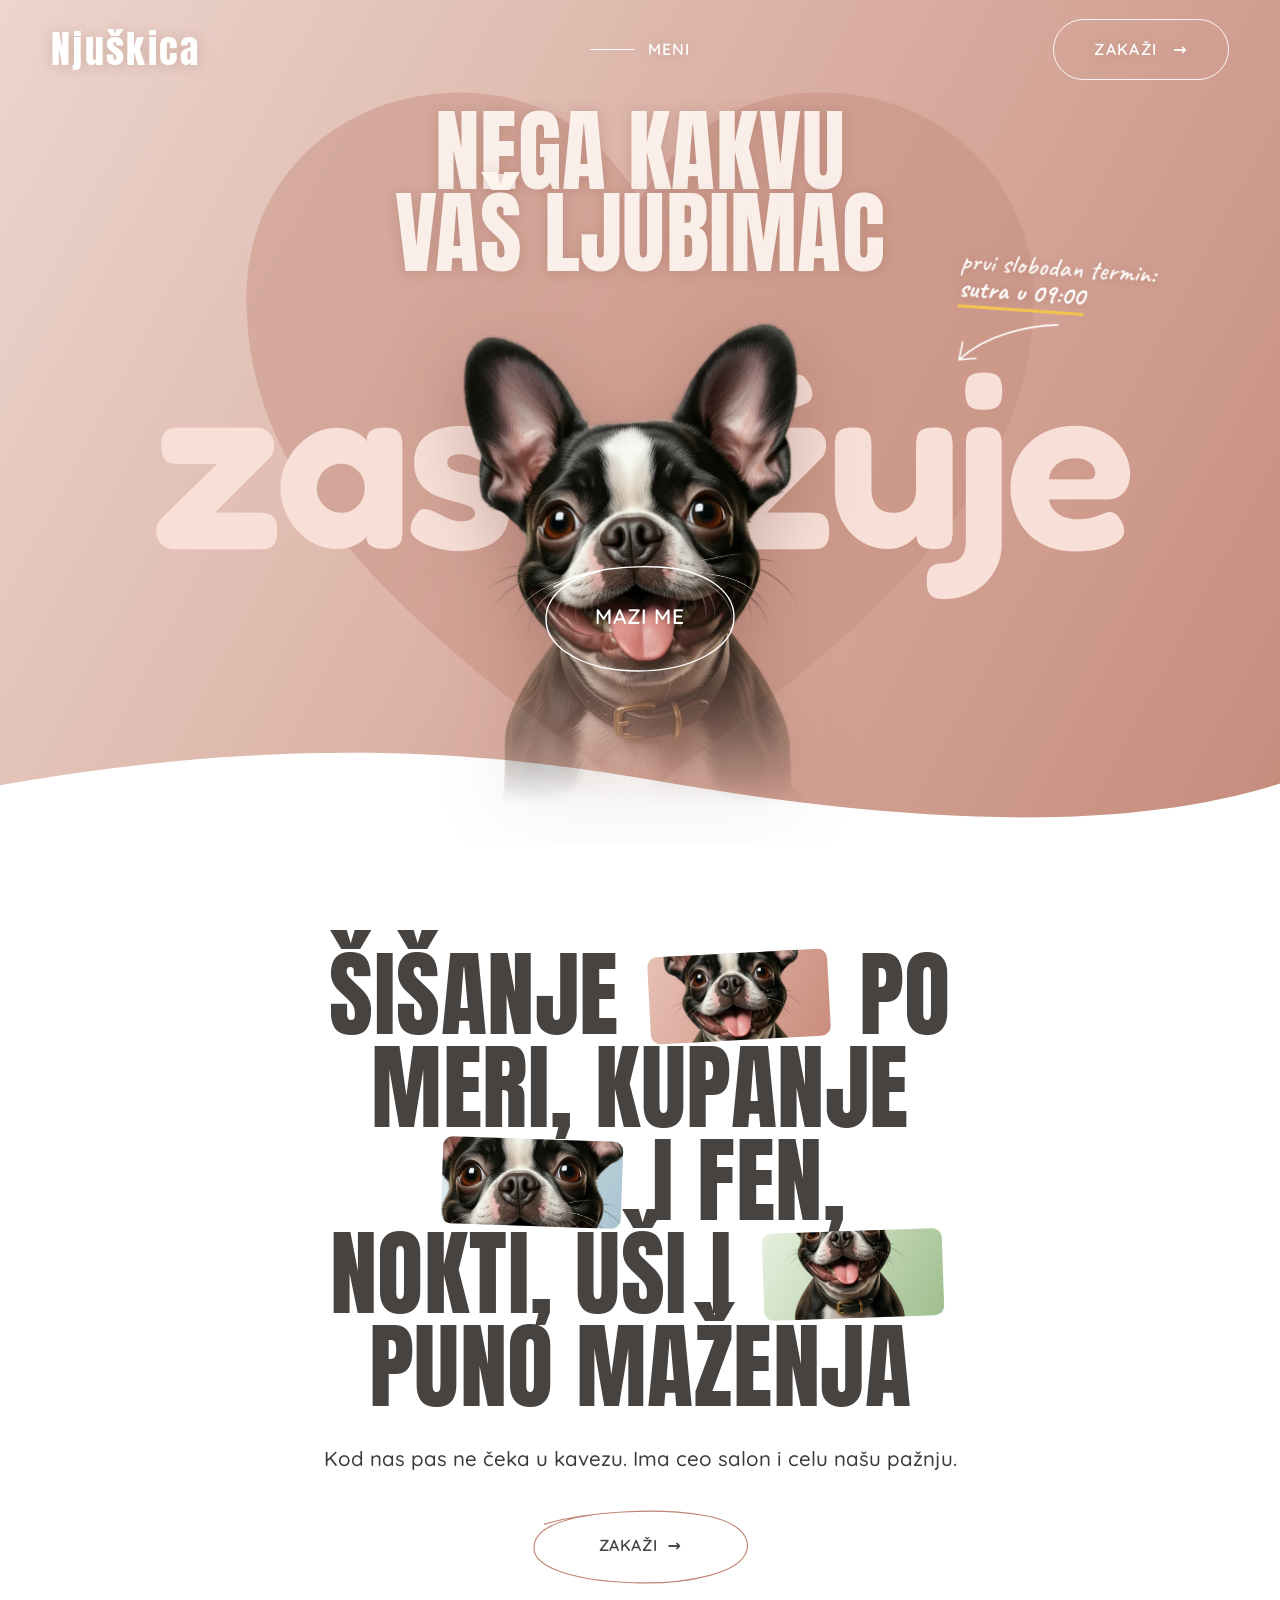
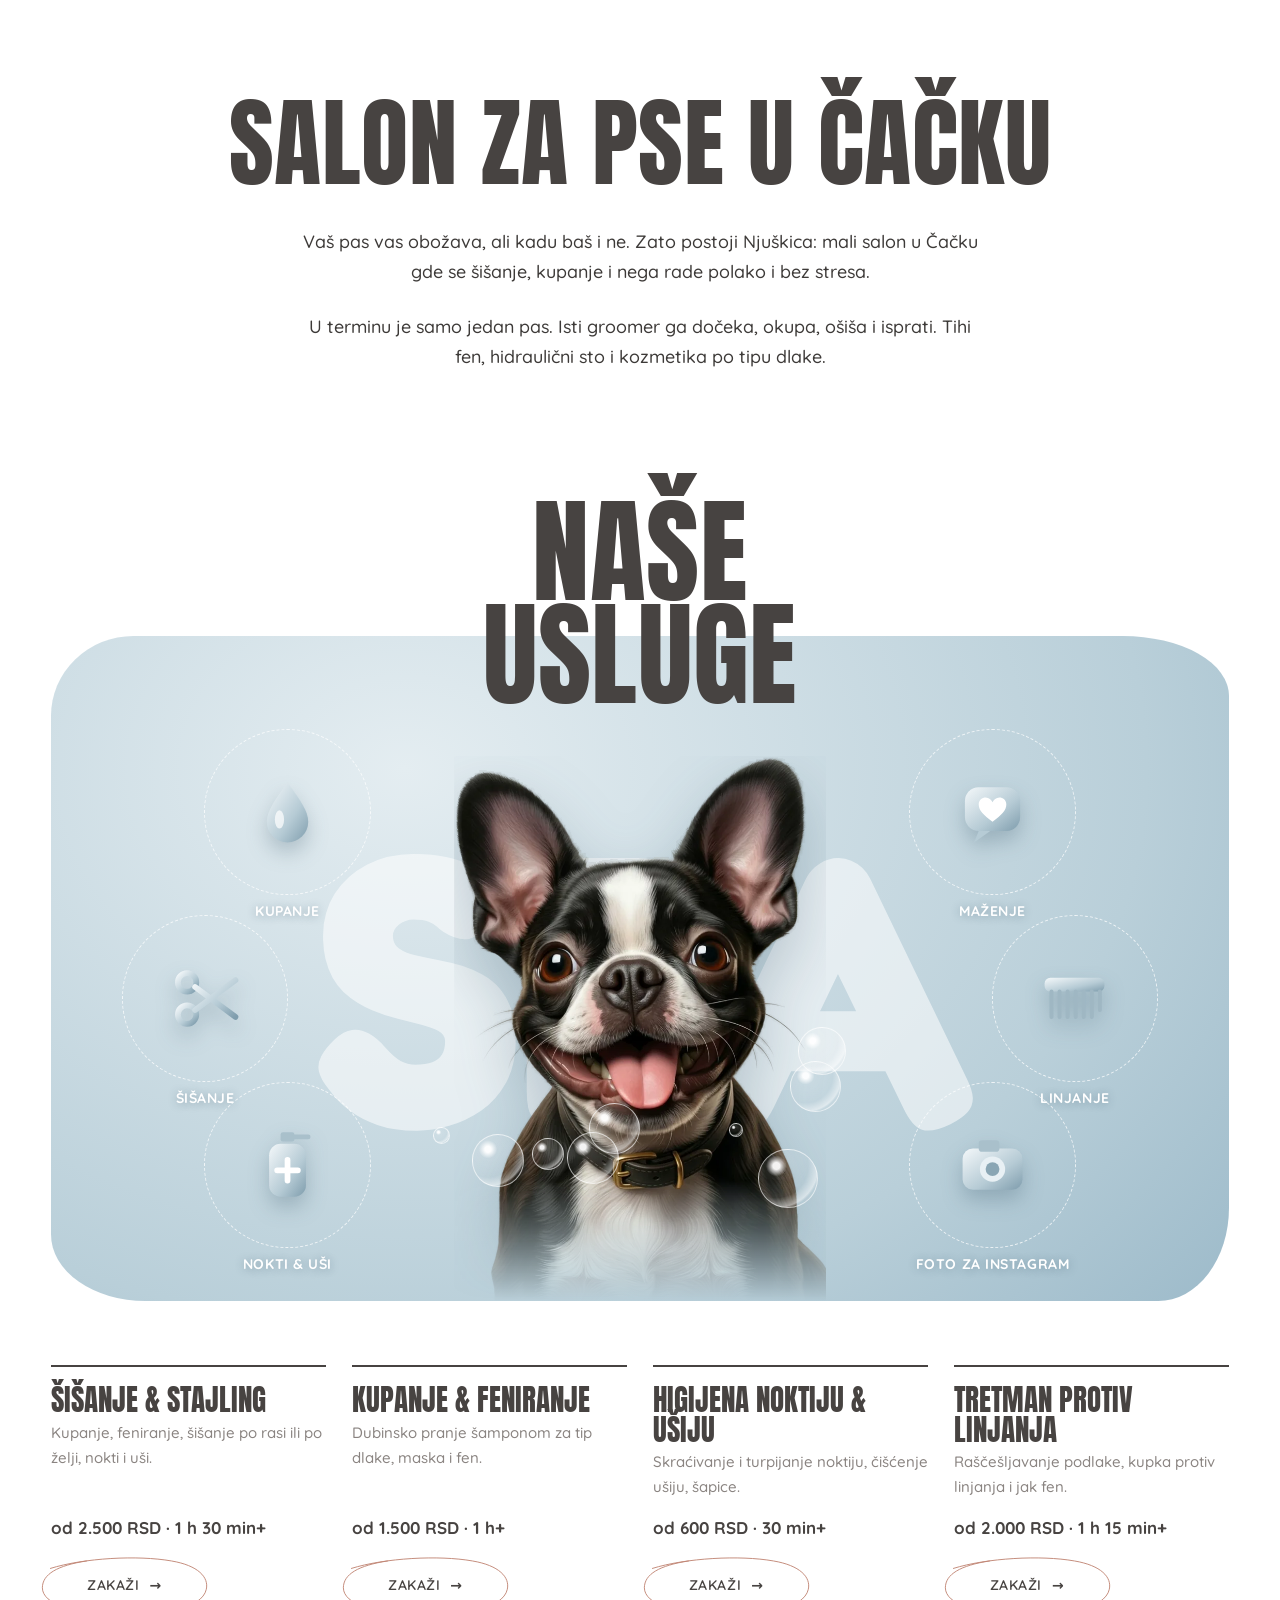
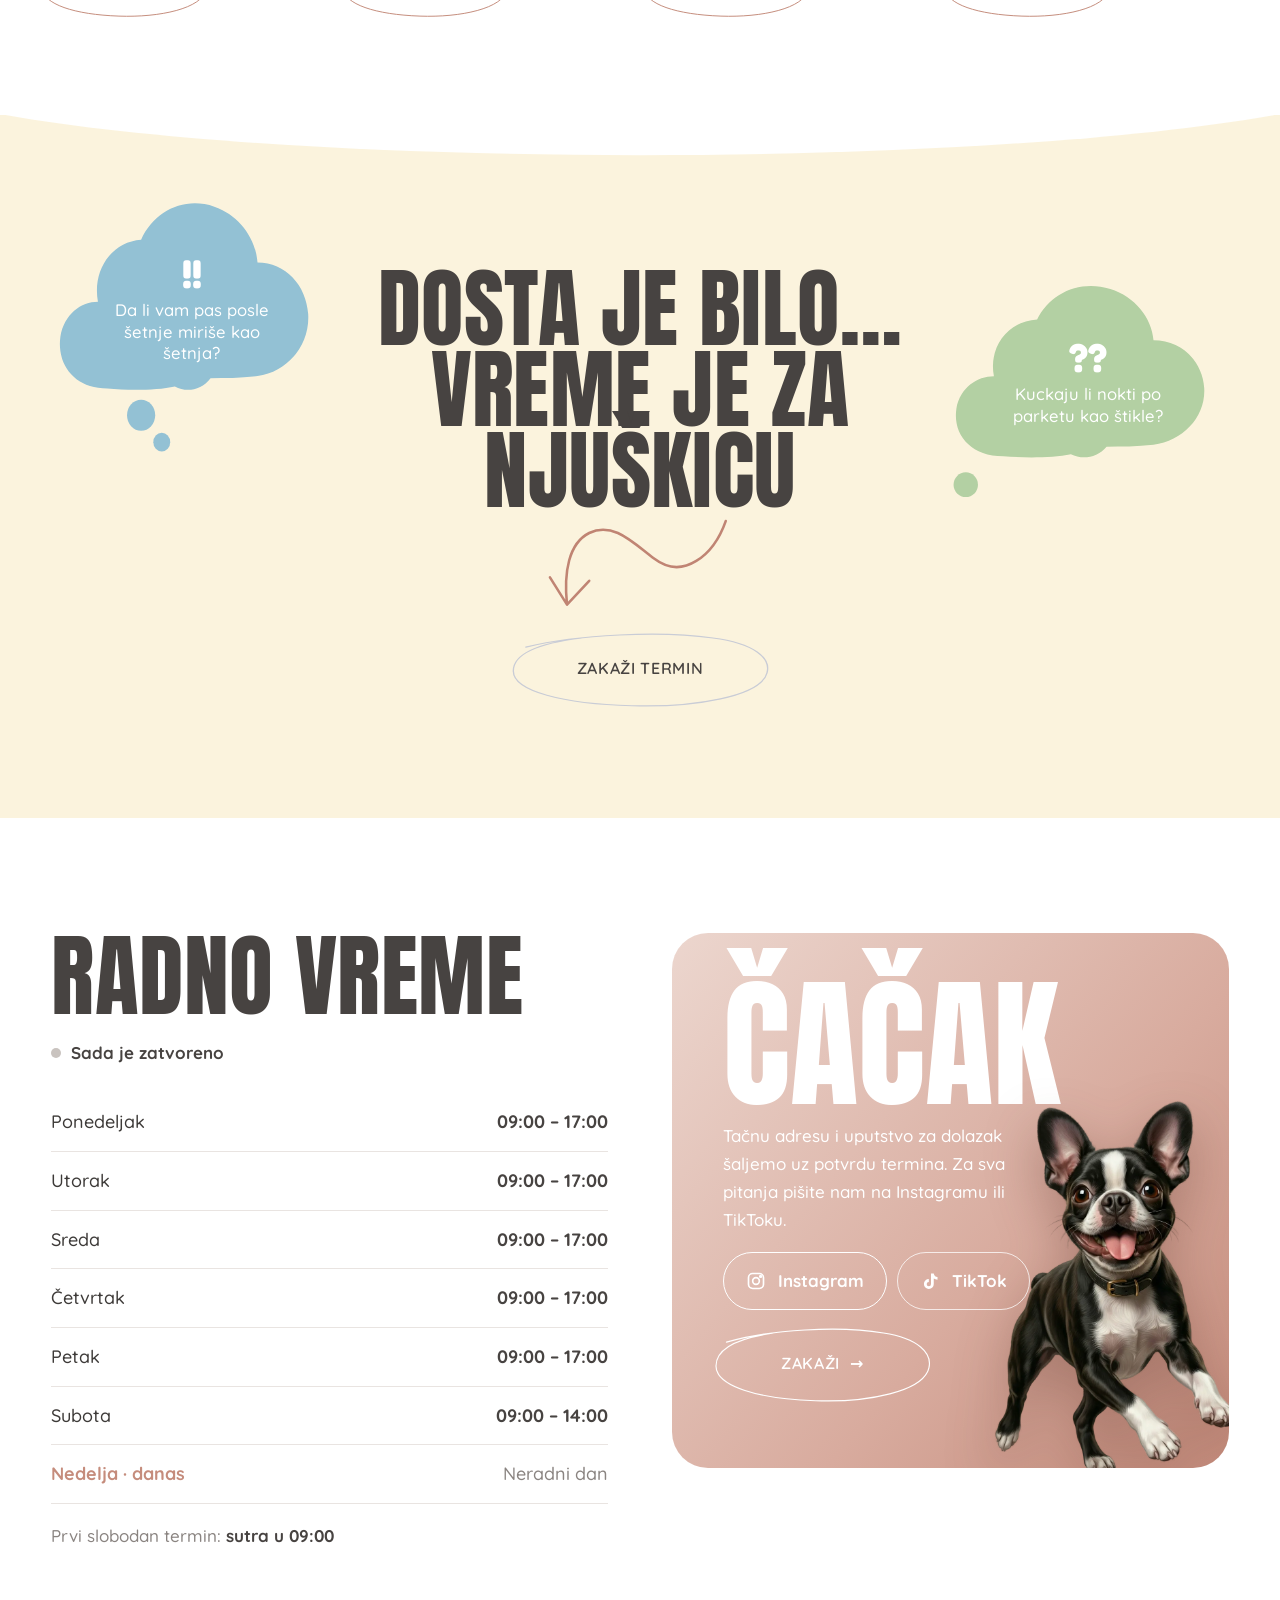
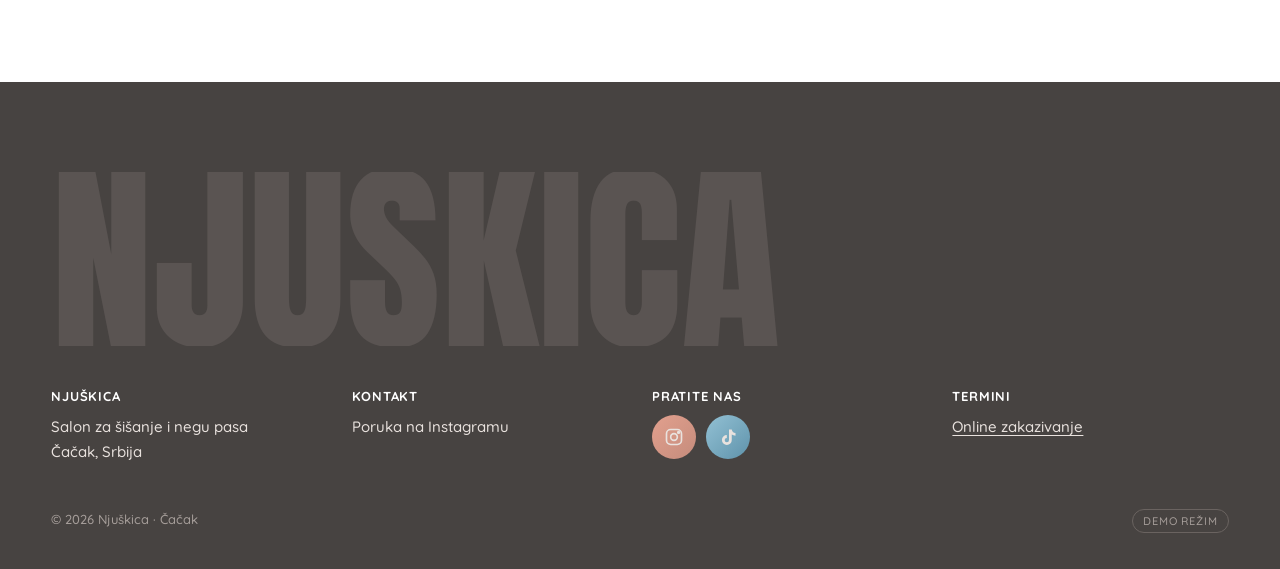
==== commit 66cceaf8: "Redizajn početne, panel za vlasnika sa PIN-om, potvrda termina - Početna: uvećana glava psa sa preli" ====
--- a/index.html
+++ b/index.html
@@ -5,392 +5,40 @@
 <meta name="viewport" content="width=device-width,initial-scale=1,viewport-fit=cover">
 <meta name="description" content="Njuškica – salon za šišanje i negu pasa u Čačku. Šišanje, kupanje, nokti, uši i tretman protiv linjanja. Zakažite termin online.">
 <meta name="theme-color" content="#d8ab9e">
-<meta property="og:title" content="Njuškica – salon za pse, Čačak">
-<meta property="og:description" content="Nega kakvu vaš ljubimac zaslužuje. Zakažite termin online.">
-<meta property="og:image" content="pas-portret.png">
-<link rel="icon" href="pas-portret.png">
+<meta property="og:type" content="website">
+<meta property="og:url" content="https://janamalisic.github.io/njuskica/">
+<meta property="og:title" content="Njuškica – salon za šišanje i negu pasa, Čačak">
+<meta property="og:description" content="Nega kakvu vaš ljubimac zaslužuje. Jedan pas po terminu, bez kaveza. Zakažite termin online.">
+<meta property="og:image" content="https://janamalisic.github.io/njuskica/apple-touch-icon.png">
+<link rel="canonical" href="https://janamalisic.github.io/njuskica/">
+<link rel="icon" href="favicon.png" type="image/png" sizes="64x64">
+<link rel="apple-touch-icon" href="apple-touch-icon.png">
 <style>[hidden]{display:none!important}html,body{margin:0}img{max-width:100%}:root{padding-top:env(safe-area-inset-top,0px);padding-bottom:env(safe-area-inset-bottom,0px)}</style>
-<title>Njuškica Čačak</title>
+<title>Njuškica · Salon za šišanje i negu pasa u Čačku</title>
 <link rel="preconnect" href="https://fonts.googleapis.com">
 <link rel="preconnect" href="https://fonts.gstatic.com" crossorigin>
+<link rel="preload" as="image" href="pas-portret.webp" type="image/webp" fetchpriority="high">
+<script type="application/ld+json">
+{"@context":"https://schema.org","@type":"LocalBusiness","name":"Njuškica","description":"Salon za šišanje i negu pasa u Čačku. Jedan pas po terminu.","url":"https://janamalisic.github.io/njuskica/","image":"https://janamalisic.github.io/njuskica/apple-touch-icon.png","areaServed":"Čačak","address":{"@type":"PostalAddress","addressLocality":"Čačak","addressCountry":"RS"},"sameAs":["https://www.instagram.com/salon_za_sisanje_pasanjuskica/","https://www.tiktok.com/@salon_za_sisanje_pasanjuskica"],"openingHoursSpecification":[{"@type":"OpeningHoursSpecification","dayOfWeek":["Monday","Tuesday","Wednesday","Thursday","Friday"],"opens":"09:00","closes":"17:00"},{"@type":"OpeningHoursSpecification","dayOfWeek":"Saturday","opens":"09:00","closes":"14:00"}]}
+</script>
 <link rel="stylesheet" href="https://fonts.googleapis.com/css2?family=Anton&family=Caveat:wght@600;700&family=Fredoka:wght@500;600;700&family=Quicksand:wght@400;500;600;700&display=swap">
-<style>
-/* Layout: playful-luxe one-pager — full-bleed rose-gold hero with a giant word behind the mascot, then white editorial blocks of huge condensed type, a "SPA" blob and thought clouds. */
-:root{
-  --rose-1:#ecd6ce; --rose-2:#d8ab9e; --rose-3:#c58c7c; --rose-ink:#c08473;
-  --rose-pale:#f8e0d8;
-  --sky-1:#e4edf1; --sky-2:#b9cfd9; --sky-3:#9fbccb;
-  --cloud-blue:#93c1d4; --cloud-sage:#b3d0a3;
-  --ink:#474341; --text:#3d3a38; --mute:#8a8481;
-  --paper:#ffffff; --mist:#f4f4f4;
-  --f-display:"Anton","Impact","Arial Narrow Bold",sans-serif;
-  --f-round:"Fredoka","Quicksand",system-ui,sans-serif;
-  --f-body:"Quicksand",system-ui,-apple-system,"Segoe UI",sans-serif;
-  --gutter:clamp(16px,4vw,64px);
-  color-scheme:light;
-}
-*{box-sizing:border-box}
-html{scroll-behavior:smooth}
-body{background:var(--paper);color:var(--text);font-family:var(--f-body);font-weight:500;font-size:17px;line-height:1.65;overflow-x:hidden;-webkit-font-smoothing:antialiased}
-a{color:inherit}
-button{font:inherit;color:inherit;cursor:pointer;background:none;border:0;padding:0}
-h1,h2,h3{margin:0;font-weight:400}
-.display{font-family:var(--f-display);text-transform:uppercase;line-height:.98;letter-spacing:.005em;color:var(--ink);text-wrap:balance}
-:focus-visible{outline:2px solid var(--rose-ink);outline-offset:4px;border-radius:8px}
-.sr{position:absolute!important;width:1px;height:1px;overflow:hidden;clip:rect(0 0 0 0);white-space:nowrap}
-.menu-btn,.pill-out,.hero-title{text-shadow:0 1px 14px rgba(120,60,45,.22)}
-.wrap{padding-inline:var(--gutter);max-width:1440px;margin-inline:auto}
-
-/* ---------- sketch-ellipse button (hand-drawn ring) ---------- */
-.sketch{position:relative;display:inline-grid;grid-auto-flow:column;align-items:center;padding:22px 58px;font-family:var(--f-body);font-weight:600;font-size:16px;letter-spacing:.04em;text-transform:uppercase;color:var(--ink);text-decoration:none;isolation:isolate}
-.sketch svg{position:absolute;inset:-6px -14px;width:calc(100% + 28px);height:calc(100% + 12px);z-index:-1;overflow:visible;pointer-events:none}
-.sketch svg path{fill:none;stroke:var(--rose-ink);stroke-width:1.3;stroke-linecap:round;stroke-dasharray:640;stroke-dashoffset:0}
-.sketch:hover svg path{animation:redraw .9s cubic-bezier(.6,.1,.2,1)}
-@keyframes redraw{from{stroke-dashoffset:640}to{stroke-dashoffset:0}}
-.sketch .arr{display:inline-block;margin-left:10px;transition:transform .3s}
-.sketch:hover .arr{transform:translateX(5px)}
-.sketch.light{color:#fff}
-.sketch.light svg path{stroke:#fff}
-.sketch.grey svg path{stroke:#c9ccd6}
-
-/* ---------- NAV ---------- */
-.nav{position:absolute;inset:0 0 auto 0;z-index:30;display:grid;grid-template-columns:1fr auto 1fr;align-items:center;padding:calc(18px + env(safe-area-inset-top,0px)) var(--gutter) 0}
-.logo{justify-self:start;font-family:var(--f-display);font-size:clamp(28px,3vw,44px);letter-spacing:.06em;color:#fff;text-decoration:none;text-shadow:0 1px 14px rgba(120,60,45,.22)}
-.logo img{display:block;height:clamp(64px,8vw,120px);width:auto}
-.menu-btn{display:flex;align-items:center;gap:14px;color:#fff;font-size:16px;font-weight:600;letter-spacing:.06em}
-.menu-btn i{display:block;width:44px;height:1.5px;background:currentColor;transition:width .3s}
-.menu-btn:hover i{width:64px}
-.pill-out{justify-self:end;display:inline-flex;align-items:center;gap:16px;padding:16px 40px;border:1.5px solid rgba(255,255,255,.9);border-radius:999px;color:#fff;font-weight:600;font-size:16px;letter-spacing:.08em;text-transform:uppercase;transition:background .3s,color .3s}
-.pill-out:hover{background:#fff;color:var(--rose-3)}
-@media (max-width:700px){.menu-btn i{width:20px}.pill-out{padding:11px 18px;font-size:13px;gap:8px}.menu-btn{font-size:13px;gap:8px}}
-
-/* ---------- HERO ---------- */
-.hero{position:relative;min-height:clamp(600px,94vh,960px);overflow:hidden;background:linear-gradient(118deg,var(--h1) 0%,var(--h2) 55%,var(--h3) 100%);--h1:var(--rose-1);--h2:var(--rose-2);--h3:var(--rose-3);--word:var(--rose-pale);--heart:rgba(196,140,124,.45)}
-.hero[data-slide="1"]{--h1:#e7eff3;--h2:#bcd1db;--h3:#93b3c3;--word:#eef5f8;--heart:rgba(120,160,180,.35)}
-.hero[data-slide="2"]{--h1:#eeeae6;--h2:#cfc6bf;--h3:#ad9f95;--word:#f6f1ec;--heart:rgba(150,135,125,.35)}
-.hero-heart{position:absolute;left:50%;top:9%;width:min(820px,82vw);transform:translateX(-50%);color:var(--heart)}
-.hero-heart path{fill:currentColor}
-.hero-title{position:absolute;left:0;right:0;top:clamp(110px,8.5vw,110px);text-align:center;font-family:var(--f-display);text-transform:uppercase;line-height:.92;font-size:clamp(44px,7vw,104px);color:rgba(255,246,242,.92);z-index:3;pointer-events:none;letter-spacing:.005em}
-.hero-title span{display:block}
-.hero-word{position:absolute;left:50%;top:clamp(250px,33vw,360px);transform:translateX(-50%);z-index:2;font-family:var(--f-round);font-weight:600;font-size:clamp(60px,19vw,300px);line-height:.8;letter-spacing:-.03em;color:var(--word);white-space:nowrap;pointer-events:none}
-.hero-word .ch{display:inline-block;animation:pop-ch .9s cubic-bezier(.2,1.4,.4,1) both}
-@keyframes pop-ch{from{transform:translateY(30%) scale(.8);opacity:0}}
-.hero-dog{position:absolute;left:50%;bottom:3%;z-index:4;height:min(60%,620px);transform:translateX(-50%);filter:drop-shadow(0 30px 40px rgba(80,40,30,.28));transform-origin:50% 95%;cursor:pointer}
-.hero-dog img{height:100%;width:auto;max-width:none;display:block;user-select:none;-webkit-user-drag:none}
-.hero-dog.wiggle{animation:wiggle .9s cubic-bezier(.3,1.6,.5,1)}
-@keyframes wiggle{0%{transform:translateX(-50%) rotate(0)}20%{transform:translateX(-50%) rotate(-4deg) scale(1.02)}45%{transform:translateX(-50%) rotate(3deg)}70%{transform:translateX(-50%) rotate(-1.5deg)}100%{transform:translateX(-50%) rotate(0)}}
-.pet-me{position:absolute;left:50%;bottom:25%;transform:translateX(-50%);z-index:6;width:200px;height:120px;display:grid;place-items:center;color:#fff;font-weight:600;font-size:21px;letter-spacing:.03em}
-.pet-me svg{position:absolute;inset:0;width:100%;height:100%;overflow:visible}
-.pet-me svg path{fill:none;stroke:#fff;stroke-width:1.4;stroke-linecap:round;stroke-dasharray:640;animation:redraw 1.6s .6s cubic-bezier(.6,.1,.2,1) both}
-.pet-me:hover svg path{animation:redraw .9s cubic-bezier(.6,.1,.2,1)}
-.wave{position:absolute;left:0;right:0;bottom:-1px;z-index:3;width:100%;height:clamp(60px,9vw,130px);display:block}
-.wave path{fill:var(--paper)}
-.hero-arrow{position:absolute;z-index:7;top:62%;width:clamp(90px,12vw,190px);color:#fff;transition:transform .4s cubic-bezier(.2,.8,.2,1)}
-.hero-arrow svg{width:100%;overflow:visible}
-.hero-arrow path{fill:none;stroke:currentColor;stroke-width:2;stroke-linecap:round;stroke-linejoin:round}
-.hero-arrow.prev{left:var(--gutter)}
-.hero-arrow.next{right:var(--gutter)}
-.hero-arrow.prev:hover{transform:translateX(-10px)}
-.hero-arrow.next:hover{transform:translateX(10px)}
-.peek{position:absolute;right:-90px;top:44%;z-index:2;height:260px;pointer-events:none;filter:drop-shadow(0 16px 20px rgba(80,40,30,.2))}
-.peek img{-webkit-mask-image:linear-gradient(to bottom,#000 78%,transparent);mask-image:linear-gradient(to bottom,#000 78%,transparent);height:100%;width:auto;max-width:none;transform:scaleX(-1)}
-.bubbles{position:absolute;inset:0;z-index:5;pointer-events:none}
-.hb{position:absolute;border-radius:50%;will-change:transform;
-  background:
-    radial-gradient(circle at 32% 28%,rgba(255,255,255,.95) 0 5%,rgba(255,255,255,0) 14%),
-    radial-gradient(circle at 70% 78%,rgba(255,255,255,.55) 0 4%,rgba(255,255,255,0) 12%),
-    conic-gradient(from 200deg,rgba(255,214,231,.35),rgba(196,230,255,.35),rgba(214,255,226,.3),rgba(255,236,196,.35),rgba(255,214,231,.35));
-  -webkit-mask:radial-gradient(circle,transparent 58%,#000 72%);mask:radial-gradient(circle,transparent 58%,#000 72%);
-  animation:drift var(--d,14s) ease-in-out infinite alternate;animation-delay:var(--dl,0s)}
-.hb::after{content:"";position:absolute;inset:0;border-radius:50%;box-shadow:inset 0 0 0 1px rgba(255,255,255,.55)}
-@keyframes drift{from{transform:translate(0,0)}to{transform:translate(var(--mx,12px),var(--my,-26px))}}
-.note{position:absolute;z-index:6;display:block;color:#fff;font-family:"Caveat",var(--f-round),cursive;font-size:clamp(24px,2.1vw,34px);line-height:1.02;text-align:left;text-shadow:0 1px 12px rgba(120,60,45,.25);will-change:transform}
-.note svg{display:block;width:clamp(110px,10vw,160px);overflow:visible;margin-top:6px}
-.note path{fill:none;stroke:#fff;stroke-width:2;stroke-linecap:round;stroke-linejoin:round;stroke-dasharray:300;animation:redraw 1.4s .9s cubic-bezier(.6,.1,.2,1) both}
-.note b{font-weight:700;border-bottom:2px solid rgba(255,255,255,.7)}
-.n-left{left:13%;top:34%;transform:rotate(-6deg)}
-.n-left svg{margin-left:40%}
-.n-right{right:10%;top:30%;cursor:pointer;transform:rotate(4deg)}
-.n-right:hover b{border-bottom-color:#fff}
-.n-right svg{margin-left:-10%}
-.burst{position:absolute;z-index:8;pointer-events:none;color:#fff;animation:burst 1.2s ease-out forwards}
-@keyframes burst{to{transform:translate(var(--dx),var(--dy)) scale(1.4) rotate(var(--r));opacity:0}}
-@media (max-width:1200px){.peek{display:none}}
-@media (max-width:860px){
-  .note{display:none}
-  .hero{min-height:clamp(600px,100svh,880px)}
-  .hero-title{top:92px;font-size:clamp(38px,10.5vw,66px)}
-  .hero-heart{top:84px;width:min(560px,92vw)}
-  .hero-word{top:calc(96px + 21vw)}
-  .hero-dog{height:min(55%,560px)}
-  .hero-arrow{top:auto;bottom:12%;width:64px}
-  .pet-me{width:140px;height:86px;font-size:16px;bottom:21%}
-}
-
-/* ---------- STATEMENT ---------- */
-.statement{text-align:center;padding-block:clamp(56px,8vw,110px) clamp(70px,9vw,130px)}
-.statement h2{font-size:clamp(40px,7.4vw,112px);max-width:16ch;margin-inline:auto}
-.pic{display:inline-block;vertical-align:-.06em;width:1.9em;height:.92em;border-radius:.1em;overflow:hidden;position:relative;background:linear-gradient(120deg,var(--a,#e7c1b5),var(--b,#c98d7c));margin-inline:.08em;transform:rotate(var(--t,0deg));transition:transform .4s cubic-bezier(.2,1.4,.4,1)}
-.pic:hover{transform:rotate(0) scale(1.06)}
-.pic img{position:absolute;height:var(--zh,260%);width:auto;max-width:none;left:var(--x,20%);top:var(--y,-8%)}
-.statement p{font-size:clamp(18px,1.6vw,22px);margin:30px 0 34px}
-
-/* ---------- STORY ---------- */
-.story{text-align:center;padding-bottom:clamp(60px,8vw,110px)}
-.story h2{font-size:clamp(44px,7.6vw,116px)}
-.story .copy{max-width:62ch;margin:36px auto 0;font-size:clamp(17px,1.4vw,20px)}
-.story .copy p{margin:0 0 26px}
-
-/* ---------- SERVICES / SPA ---------- */
-.spa{position:relative;padding-bottom:clamp(60px,8vw,120px)}
-.spa h2{position:relative;z-index:3;text-align:center;font-size:clamp(56px,9vw,136px);line-height:.9;margin-bottom:calc(clamp(56px,9vw,136px) * -.62)}
-.blob{position:relative;margin-inline:auto;max-width:1380px;min-height:clamp(520px,52vw,720px);background:radial-gradient(90% 120% at 30% 20%,var(--sky-1),var(--sky-2) 70%,var(--sky-3));border-radius:7% 9% 6% 8% / 12% 9% 14% 10%;overflow:hidden}
-.blob .spa-word{position:absolute;left:50%;top:52%;transform:translate(-50%,-50%);font-family:var(--f-round);font-weight:700;font-size:clamp(170px,30vw,460px);letter-spacing:-.02em;color:rgba(255,255,255,.55);line-height:.8;pointer-events:none}
-.blob .spa-dog{position:absolute;left:50%;bottom:0;height:82%;-webkit-mask-image:linear-gradient(to bottom,#000 78%,transparent);mask-image:linear-gradient(to bottom,#000 78%,transparent);width:auto;max-width:none;transform:translateX(-50%);z-index:2;filter:drop-shadow(0 26px 30px rgba(40,70,90,.25))}
-.bubble{position:absolute;z-index:3;border-radius:50%;background:radial-gradient(circle at 30% 28%,rgba(255,255,255,.95) 0 6%,rgba(255,255,255,.12) 18%,rgba(255,255,255,.04) 55%,rgba(255,255,255,.5) 72%,rgba(255,255,255,.08) 76%);border:1px solid rgba(255,255,255,.6);animation:rise var(--d,9s) linear infinite;animation-delay:var(--dl,0s);pointer-events:none}
-@keyframes rise{0%{transform:translateY(40px) scale(.7);opacity:0}15%{opacity:1}100%{transform:translateY(-420px) translateX(var(--sx,20px)) scale(1.05);opacity:0}}
-.orbit{position:absolute;z-index:4;width:clamp(120px,13vw,200px);aspect-ratio:1;border-radius:50%;border:1.5px dashed rgba(255,255,255,.75);display:grid;place-items:center;transition:background .35s,transform .45s cubic-bezier(.2,1.4,.4,1)}
-.orbit svg{width:42%;height:auto;filter:drop-shadow(0 10px 10px rgba(40,70,90,.25));transition:transform .5s cubic-bezier(.2,1.4,.4,1)}
-.orbit .lbl{position:absolute;left:50%;bottom:-6px;transform:translate(-50%,100%);white-space:nowrap;font-weight:700;font-size:14px;color:#fff;letter-spacing:.04em;text-transform:uppercase;text-shadow:0 1px 8px rgba(40,70,90,.35)}
-.orbit:hover,.orbit[aria-expanded="true"]{background:rgba(255,255,255,.28);border-style:solid;transform:scale(1.06)}
-.orbit:hover svg{transform:rotate(-10deg) scale(1.12)}
-.o1{left:13%;top:14%}.o2{left:6%;top:42%}.o3{left:13%;bottom:8%}.o4{right:13%;top:14%}.o5{right:6%;top:42%}.o6{right:13%;bottom:8%}
-.svc-pop{position:absolute;z-index:6;width:min(300px,80vw);padding:20px 22px;border-radius:22px;background:#fff;box-shadow:0 30px 60px rgba(40,70,90,.22);animation:pop .35s cubic-bezier(.2,1.4,.4,1) both;text-align:left}
-@keyframes pop{from{transform:scale(.9);opacity:0}}
-.svc-pop h3{font-family:var(--f-display);text-transform:uppercase;font-size:28px;color:var(--ink);line-height:1}
-.svc-pop p{margin:8px 0 12px;font-size:15px}
-.svc-pop .meta{display:flex;justify-content:space-between;font-weight:700;font-size:14px;color:var(--ink);margin-bottom:10px;font-variant-numeric:tabular-nums}
-.svc-list{display:grid;grid-template-columns:repeat(4,minmax(0,1fr));gap:clamp(16px,2vw,28px);margin-top:clamp(40px,5vw,64px)}
-.svc-item{display:flex;flex-direction:column;gap:6px;padding-top:18px;border-top:2px solid var(--ink);min-width:0}
-.svc-item h3{font-family:var(--f-display);text-transform:uppercase;font-size:clamp(26px,2.3vw,34px);line-height:1;color:var(--ink)}
-.svc-item p{margin:0;font-size:15px;color:var(--mute)}
-.svc-item .price{font-weight:700;color:var(--ink);font-variant-numeric:tabular-nums;margin-top:auto;padding-top:8px}
-.svc-item .sketch{align-self:flex-start;padding:16px 36px;font-size:14px;margin-top:10px}
-@media (max-width:1000px){.svc-list{grid-template-columns:repeat(2,minmax(0,1fr))}}
-@media (max-width:760px){
-  .orbit,.svc-pop{display:none}
-  .blob{min-height:380px;border-radius:28px}
-  .blob .spa-word{font-size:46vw}
-}
-@media (max-width:520px){.svc-list{grid-template-columns:1fr}}
-
-/* ---------- CLOUDS ---------- */
-.clouds{position:relative;background:var(--mist);padding-block:clamp(110px,12vw,170px) clamp(80px,9vw,130px);text-align:center;overflow:hidden}
-.clouds .curve{position:absolute;left:0;right:0;top:-1px;width:100%;height:clamp(40px,5vw,70px)}
-.clouds .curve path{fill:var(--paper)}
-.clouds h2{position:relative;z-index:2;font-size:clamp(52px,9vw,136px);line-height:.93}
-.cloud{position:absolute;z-index:3;width:clamp(240px,22vw,340px);color:#fff;font-size:clamp(15px,1.3vw,19px);line-height:1.3;animation:bob 7s ease-in-out infinite}
-.cloud svg{position:absolute;inset:0;width:100%;height:100%;overflow:visible}
-.cloud .txt{position:relative;padding:24% 15% 32%;display:block}
-.cloud .mark{display:block;font-family:var(--f-round);font-weight:700;font-size:40px;line-height:1;margin-bottom:6px}
-.cloud.c-blue{left:max(2%,calc(50% - 640px));top:10%}
-.cloud.c-blue svg path,.cloud.c-blue svg circle{fill:var(--cloud-blue)}
-.cloud.c-sage{right:max(2%,calc(50% - 660px));top:22%;animation-delay:-3s}
-.cloud.c-sage svg path,.cloud.c-sage svg circle{fill:var(--cloud-sage)}
-.squiggle{display:block;margin:-8px auto 18px;width:clamp(150px,16vw,240px);position:relative;z-index:2}
-.squiggle path{fill:none;stroke:var(--rose-ink);stroke-width:3;stroke-linecap:round;stroke-linejoin:round}
-@media (max-width:1100px){
-  .cloud{position:relative;left:auto!important;right:auto!important;top:auto!important;display:inline-block;vertical-align:top;width:min(47%,300px);margin:0 .5% 18px;font-size:14px}
-  .cloud .mark{font-size:30px}
-  .cloud.c-sage{margin-top:40px}
-  .clouds{padding-top:clamp(70px,10vw,110px)}
-}
-
-/* ---------- VISIT ---------- */
-.visit{padding-block:clamp(70px,9vw,130px)}
-.visit-grid{display:grid;grid-template-columns:minmax(0,1fr) minmax(0,1fr);gap:clamp(28px,5vw,80px);align-items:start}
-.visit h2{font-size:clamp(48px,7vw,104px)}
-.hours{list-style:none;margin:26px 0 0;padding:0}
-.hours li{display:flex;justify-content:space-between;gap:16px;padding-block:14px;border-bottom:1.5px solid #e9e4e1;font-size:18px;font-variant-numeric:tabular-nums}
-.hours li .t{font-weight:700;color:var(--ink)}
-.hours li .off{color:var(--mute);font-weight:500}
-.hours li.today .d{color:var(--rose-3);font-weight:700}
-.hours li.today .d::after{content:" · danas"}
-.now{display:inline-flex;align-items:center;gap:10px;margin-top:18px;font-weight:700;color:var(--ink)}
-.now i{width:10px;height:10px;border-radius:50%;background:#c9c3bf}
-.now.open i{background:#7fb36b;box-shadow:0 0 0 5px rgba(127,179,107,.2)}
-.loc-card{position:relative;border-radius:36px;padding:clamp(28px,4vw,52px);background:linear-gradient(130deg,var(--rose-1),var(--rose-2) 60%,var(--rose-3));color:#fff;overflow:hidden;min-height:440px;display:flex;flex-direction:column;gap:18px}
-.loc-card .city{font-family:var(--f-display);text-transform:uppercase;font-size:clamp(84px,11vw,170px);line-height:.85}
-.loc-card p{margin:0;max-width:30ch;position:relative;z-index:2}
-.loc-card .ig{position:relative;z-index:2;display:inline-flex;align-items:center;gap:12px;align-self:flex-start;max-width:100%;padding:14px 22px;border:1.5px solid #fff;border-radius:999px;font-weight:700;text-decoration:none;overflow-wrap:anywhere;transition:background .3s,color .3s}
-.loc-card .ig:hover{background:#fff;color:var(--rose-3)}
-.loc-card .mini-dog{position:absolute;right:-10px;bottom:-6px;height:70%;width:auto;max-width:none;pointer-events:none;filter:drop-shadow(0 20px 26px rgba(80,40,30,.3))}
-.loc-card .sketch{align-self:flex-start;margin-top:auto;z-index:2}
-@media (max-width:860px){.visit-grid{grid-template-columns:1fr}.loc-card .mini-dog{height:46%;right:-40px}}
-
-/* ---------- FOOTER ---------- */
-footer{background:var(--ink);color:#e9e2de;padding-block:clamp(56px,7vw,90px) 36px}
-footer .big{font-family:var(--f-display);text-transform:uppercase;font-size:clamp(70px,16vw,250px);line-height:.85;color:#5a5452;overflow:hidden;white-space:nowrap;margin-bottom:40px}
-footer .cols{display:grid;grid-template-columns:repeat(4,minmax(0,1fr));gap:24px;font-size:15px}
-footer .cols b{display:block;color:#fff;font-weight:700;letter-spacing:.06em;text-transform:uppercase;font-size:13px;margin-bottom:8px}
-footer .cols a,footer .linkbtn{overflow-wrap:anywhere;color:#e9e2de}
-footer .cols a{text-decoration:none}
-footer a:hover,footer .linkbtn:hover{color:var(--rose-2)}
-footer .fine{display:flex;flex-wrap:wrap;justify-content:space-between;gap:12px;margin-top:44px;font-size:13px;color:#a69e9a}
-.linkbtn{text-decoration:underline;text-underline-offset:3px}
-.mode{display:inline-block;padding:2px 10px;border-radius:999px;border:1px solid #6a6360;font-size:11px;letter-spacing:.08em;text-transform:uppercase}
-@media (max-width:760px){footer .cols{grid-template-columns:1fr 1fr}}
-
-/* ---------- STICKY CTA ---------- */
-.fab{position:fixed;right:var(--gutter);bottom:calc(20px + env(safe-area-inset-bottom,0px));z-index:60;display:inline-flex;align-items:center;gap:10px;padding:16px 26px;border-radius:999px;background:var(--ink);color:#fff;font-weight:700;font-size:14px;letter-spacing:.06em;text-transform:uppercase;box-shadow:0 18px 40px rgba(71,40,30,.28);transform:translateY(140%);opacity:0;transition:transform .5s cubic-bezier(.2,1.2,.4,1),opacity .3s,background .25s;pointer-events:none}
-.fab.show{transform:none;opacity:1;pointer-events:auto}
-.fab:hover{background:var(--rose-3)}
-@media (max-width:600px){.fab{left:16px;right:16px;justify-content:center}}
-
-/* ---------- MENU OVERLAY ---------- */
-.menu{position:fixed;inset:0;z-index:90;background:linear-gradient(118deg,var(--rose-1),var(--rose-2) 55%,var(--rose-3));display:flex;flex-direction:column;justify-content:center;align-items:center;gap:6px;padding:calc(60px + env(safe-area-inset-top,0px)) var(--gutter) calc(40px + env(safe-area-inset-bottom,0px));animation:fade .35s both}
-@keyframes fade{from{opacity:0}}
-.menu a,.menu button.l{font-family:var(--f-display);text-transform:uppercase;font-size:clamp(48px,9vw,120px);line-height:1.02;color:#fff;text-decoration:none;transition:color .2s,transform .3s}
-.menu a:hover,.menu button.l:hover{color:var(--ink);transform:skewX(-6deg)}
-.menu a.ig{font-family:var(--f-body);text-transform:none;font-size:clamp(16px,2vw,22px);margin-top:18px;overflow-wrap:anywhere;text-align:center}
-.menu button.l.owner{font-family:var(--f-body);text-transform:none;font-size:clamp(18px,2vw,24px);font-weight:700;margin-top:10px;padding:10px 22px;border:1.5px solid #fff;border-radius:999px}
-.menu .close{position:absolute;top:calc(24px + env(safe-area-inset-top,0px));right:var(--gutter);color:#fff;font-weight:700;letter-spacing:.08em}
-
-/* ---------- MODALS ---------- */
-.overlay{position:fixed;inset:0;z-index:100;display:flex;align-items:center;justify-content:center;padding:16px;background:rgba(71,67,65,.45);backdrop-filter:blur(8px);-webkit-backdrop-filter:blur(8px);animation:fade .3s both}
-.modal{position:relative;width:min(780px,100%);max-height:calc(100dvh - 32px);overflow:auto;border-radius:32px;background:var(--paper);box-shadow:0 40px 100px rgba(71,40,30,.3);animation:pop .4s cubic-bezier(.2,1.2,.4,1) both}
-.modal.wide{width:min(1000px,100%)}
-.modal header{position:sticky;top:0;z-index:2;display:flex;justify-content:space-between;align-items:center;gap:12px;padding:20px 26px;background:linear-gradient(118deg,var(--rose-1),var(--rose-2));color:#fff}
-.modal header h3{font-family:var(--f-display);text-transform:uppercase;font-size:28px;line-height:1}
-.x{width:42px;height:42px;border-radius:50%;border:1.5px solid #fff;color:#fff;display:grid;place-items:center;flex:none;font-size:16px;transition:background .2s,color .2s}
-.x:hover{background:#fff;color:var(--rose-3)}
-.modal .body{padding:26px}
-.modal footer.mf{position:sticky;bottom:0;display:flex;justify-content:space-between;align-items:center;gap:12px;flex-wrap:wrap;padding:16px 26px;background:rgba(255,255,255,.96);border-top:1.5px solid #f0eae7;color:var(--text)}
-.steps{display:grid;grid-template-columns:repeat(4,minmax(0,1fr));gap:6px;margin-bottom:22px}
-.steps .s{height:4px;border-radius:4px;background:#f0e6e2;transition:background .4s}
-.steps .s.on{background:var(--rose-3)}
-.steplbl{font-size:13px;font-weight:700;letter-spacing:.08em;text-transform:uppercase;color:var(--mute);margin:0 0 6px}
-.qtitle{font-family:var(--f-display);text-transform:uppercase;color:var(--ink);font-size:clamp(34px,5vw,52px);line-height:.95;margin-bottom:22px}
-.opts{display:grid;gap:12px}
-.opts.three{grid-template-columns:repeat(3,minmax(0,1fr))}
-.opts.two{grid-template-columns:repeat(2,minmax(0,1fr))}
-@media (max-width:600px){.opts.three,.opts.two{grid-template-columns:1fr}}
-.opt{display:flex;flex-direction:column;gap:4px;text-align:left;padding:20px;border-radius:24px;background:var(--mist);border:2px solid transparent;transition:border-color .2s,background .2s,transform .25s cubic-bezier(.2,1.4,.4,1)}
-.opt:hover{transform:translateY(-3px);border-color:var(--rose-2)}
-.opt[aria-pressed="true"]{border-color:var(--rose-3);background:#fbefeb}
-.opt .tx{display:flex;flex-direction:column;gap:4px}
-.opt .n{font-family:var(--f-display);text-transform:uppercase;font-size:26px;line-height:1;color:var(--ink)}
-.opt .d{font-size:14px;color:var(--mute)}
-.opt .m{font-weight:700;font-size:14px;color:var(--rose-3);font-variant-numeric:tabular-nums;margin-top:4px}
-.opt .sz{height:56px;display:flex;align-items:flex-end;margin-bottom:10px}
-.opt .sz img{height:var(--h);width:auto;max-width:none}
-.days{display:flex;gap:8px;overflow-x:auto;padding-bottom:8px;scroll-snap-type:x mandatory}
-.day{flex:none;scroll-snap-align:start;width:66px;padding:12px 0;border-radius:20px;background:var(--mist);border:2px solid transparent;text-align:center;display:flex;flex-direction:column}
-.day .w{font-size:11px;font-weight:700;letter-spacing:.08em;text-transform:uppercase;color:var(--mute)}
-.day .n{font-family:var(--f-display);font-size:28px;line-height:1.1;color:var(--ink)}
-.day .mo{font-size:11px;color:var(--mute)}
-.day[disabled]{opacity:.35;cursor:not-allowed}
-.day[disabled] .n{text-decoration:line-through}
-.day[aria-pressed="true"]{border-color:var(--rose-3);background:#fbefeb}
-.slots{display:grid;grid-template-columns:repeat(auto-fill,minmax(86px,1fr));gap:8px;margin-top:16px}
-.slot{padding:12px 0;border-radius:999px;border:1.5px solid #e6dcd8;font-weight:700;font-variant-numeric:tabular-nums;transition:background .2s,border-color .2s}
-.slot:hover{border-color:var(--rose-3)}
-.slot[aria-pressed="true"]{background:var(--rose-3);border-color:var(--rose-3);color:#fff}
-.empty{padding:24px;border-radius:22px;border:1.5px dashed #e3d7d2;color:var(--mute);font-size:15px;text-align:center}
-.field{display:flex;flex-direction:column;gap:6px;min-width:0}
-.field label{font-size:14px;font-weight:600;color:var(--mute)}
-.field input,.field textarea,.field select{font:inherit;color:var(--text);background:var(--mist);border:2px solid transparent;border-radius:18px;padding:13px 16px;width:100%}
-.field input:focus,.field textarea:focus,.field select:focus{outline:none;border-color:var(--rose-2);background:#fff}
-.field textarea{resize:vertical;min-height:90px}
-.grid2{display:grid;grid-template-columns:repeat(2,minmax(0,1fr));gap:14px}
-@media (max-width:600px){.grid2{grid-template-columns:1fr}}
-.summary{display:flex;flex-direction:column;font-size:14px;color:var(--mute);min-width:0}
-.summary b{color:var(--ink);font-size:17px;font-variant-numeric:tabular-nums}
-.btn{display:inline-flex;align-items:center;gap:10px;padding:14px 28px;border-radius:999px;background:var(--ink);color:#fff;font-weight:700;letter-spacing:.04em;text-transform:uppercase;font-size:14px;transition:background .25s,transform .25s}
-.btn:hover{background:var(--rose-3);transform:translateY(-2px)}
-.btn.ghost{background:transparent;color:var(--ink);border:1.5px solid #d9d0cc}
-.btn.ghost:hover{border-color:var(--rose-3);color:var(--rose-3);background:transparent}
-.btn[disabled]{opacity:.35;pointer-events:none}
-.btn.mini{padding:9px 16px;font-size:12px}
-.btn.danger{color:#b4553f;border-color:#e8c2b8}
-.hint{margin:16px 0 0;font-size:14px;color:var(--mute)}
-.err{color:#b4553f;font-weight:600;margin-top:14px}
-.done{text-align:center;padding-block:10px}
-.done img{height:190px;width:auto;margin:0 auto}
-.done .big{font-family:var(--f-display);text-transform:uppercase;font-size:clamp(40px,7vw,64px);color:var(--ink);line-height:.95;margin:10px 0}
-.receipt{margin:22px auto 0;max-width:440px;text-align:left;border-radius:22px;background:var(--mist);padding:6px 20px}
-.receipt div{display:flex;justify-content:space-between;gap:12px;padding-block:11px;border-bottom:1.5px dashed #e2d9d5;font-size:15px}
-.receipt div:last-child{border-bottom:0}
-.receipt span:first-child{color:var(--mute)}
-.receipt span:last-child{font-weight:700;color:var(--ink);text-align:right}
-.tabs{display:flex;gap:8px;flex-wrap:wrap;margin-bottom:22px}
-.tab{padding:10px 18px;border-radius:999px;background:var(--mist);font-weight:700;font-size:14px}
-.tab[aria-selected="true"]{background:var(--ink);color:#fff}
-.hrow{display:grid;grid-template-columns:130px auto 1fr 1fr;gap:14px;align-items:center;padding-block:10px;border-bottom:1.5px solid #f0eae7}
-.hrow .dn{font-weight:700;color:var(--ink)}
-@media (max-width:600px){.hrow{grid-template-columns:1fr auto}}
-.switch{position:relative;width:50px;height:28px;border-radius:999px;background:#e3dcd9;flex:none;transition:background .2s}
-.switch::after{content:"";position:absolute;top:3px;left:3px;width:22px;height:22px;border-radius:50%;background:#fff;box-shadow:0 2px 6px rgba(0,0,0,.15);transition:transform .25s cubic-bezier(.2,1.4,.4,1)}
-.switch[aria-checked="true"]{background:var(--rose-3)}
-.switch[aria-checked="true"]::after{transform:translateX(22px)}
-.blist,.alist{list-style:none;padding:0;margin:16px 0 0;display:flex;flex-direction:column;gap:8px}
-.blist li,.alist li{display:flex;justify-content:space-between;align-items:center;gap:12px;padding:14px 18px;border-radius:20px;background:var(--mist);flex-wrap:wrap}
-.alist .when{font-weight:700;color:var(--ink);font-variant-numeric:tabular-nums;min-width:16ch}
-.alist .who{flex:1;min-width:180px;font-size:15px}
-.alist .who small{display:block;color:var(--mute);font-size:13px}
-.tagp{display:inline-block;font-size:11px;font-weight:700;letter-spacing:.06em;text-transform:uppercase;padding:4px 10px;border-radius:999px;background:#fff;color:var(--rose-3)}
-.confirm{display:flex;gap:8px;align-items:center;font-size:14px;color:var(--mute)}
-.toast{position:fixed;left:50%;bottom:calc(24px + env(safe-area-inset-bottom,0px));transform:translateX(-50%);z-index:200;padding:13px 22px;border-radius:999px;background:var(--ink);color:#fff;font-weight:600;animation:pop .3s both;max-width:calc(100% - 32px)}
-
-/* ---------- MOBILE / TABLET REFINEMENTS ---------- */
-@media (max-width:600px){
-  .statement h2{font-size:clamp(34px,10vw,46px)}
-  .story h2,.visit h2{font-size:clamp(42px,12vw,60px)}
-  .spa h2{font-size:clamp(50px,15vw,72px)}
-  .clouds h2{font-size:clamp(40px,12vw,60px)}
-  .story .copy{text-align:left}
-  .svc-item .sketch{padding:14px 30px}
-  .loc-card{min-height:380px;border-radius:28px}
-  .loc-card .ig{font-size:14px;padding:12px 16px}
-  .loc-card .mini-dog{height:38%;right:-18px}
-  .loc-card p{max-width:24ch}
-  footer{padding-bottom:110px}
-  /* booking + admin become a bottom sheet */
-  .overlay{padding:0;align-items:flex-end}
-  .modal,.modal.wide{width:100%;max-height:94dvh;border-radius:28px 28px 0 0;animation:sheet .45s cubic-bezier(.2,1,.3,1) both}
-  .modal header{padding:16px 20px}
-  .modal header h3{font-size:24px}
-  .modal .body{padding:20px}
-  .modal footer.mf{padding:12px 16px calc(12px + env(safe-area-inset-bottom,0px))}
-  .mf .summary{width:100%}
-  .mf>div:last-child{width:100%}
-  .mf .btn{flex:1;justify-content:center}
-  .qtitle{font-size:34px;margin-bottom:16px}
-  .opt{padding:16px;border-radius:20px}
-  .opts.three .opt{flex-direction:row;align-items:center;gap:14px}
-  .opts.three .opt .sz{margin:0;height:56px;width:30px;justify-content:center}
-  .opts.three .opt .n{font-size:24px}
-  .hrow .field label{font-size:12px}
-}
-@keyframes sheet{from{transform:translateY(100%)}}
-@media (min-width:601px) and (max-width:1100px){
-  .statement h2{font-size:clamp(48px,8vw,80px)}
-  .visit-grid{gap:40px}
-}
-
-.reveal{transition:transform 1s cubic-bezier(.2,.8,.2,1),opacity 1s}
-.reveal.pre{transform:translateY(40px);opacity:.2}
-@media (prefers-reduced-motion:reduce){
-  *,*::before,*::after{animation:none!important;transition:none!important}
-  .reveal.pre{transform:none;opacity:1}
-}
-</style>
+<link rel="stylesheet" href="style.css">
 
 </head>
 <body>
 <!-- ============================================================
      SLIKA BOSTONCA
      Slike psa (PNG sa providnom pozadinom):
-       pas-sedi.png    — početni ekran, izbor veličine
-       pas-portret.png — slike u naslovu, SPA oblak, pas koji viri
+       pas-portret.png — početni ekran (glava), SPA oblak
+       pas-sedi.png    — izbor veličine psa u zakazivanju
        pas-trci.png    — kartica „Čačak", potvrda termina
      Zamenite fajl istog imena da promenite sliku.
      ============================================================ -->
 
-<header class="hero" id="top" data-slide="0">
+<header class="hero" id="top">
   <nav class="nav" aria-label="Glavna navigacija">
-    <!-- LOGO: zamenite tekst svojim logom, npr. <img src="logo.png" alt="Njuškica"> -->
-    <a class="logo" href="#top" aria-label="Njuškica, početak">LOGO</a>
+    <!-- LOGO: kad dobijete logo, zamenite tekst slikom, npr. <img src="logo.png" alt="Njuškica"> -->
+    <a class="logo" href="#top" aria-label="Njuškica, početak">Njuškica</a>
     <button class="menu-btn" id="menuBtn" aria-haspopup="dialog"><i></i>MENI</button>
     <button class="pill-out" data-book>Zakaži <span aria-hidden="true">→</span></button>
   </nav>
@@ -408,33 +56,20 @@
         <linearGradient id="ib" x1="0" y1="0" x2="1" y2="1"><stop offset="0" stop-color="#f4f8fa"/><stop offset=".6" stop-color="#b6cbd5"/><stop offset="1" stop-color="#7f9dad"/></linearGradient>
       </defs></svg>
 
-  <!-- soap bubbles -->
-  <div class="bubbles" id="heroBubbles" aria-hidden="true"></div>
 
-  <!-- hand-written notes -->
-  <div class="note n-left" data-depth="18" aria-hidden="true">
-    <span>jedan pas<br>po terminu</span>
-    <svg viewBox="0 0 160 90"><path d="M6 10c40 2 92 14 124 50M130 60l-2-22M130 60l-21-4"/></svg>
-  </div>
+  <!-- hand-written note -->
   <button class="note n-right" data-depth="24" data-book>
-    <span>prvi slobodan termin:<br><b id="heroNext">…</b></span>
+    <span>prvi slobodan termin:<br><b data-next-free>…</b></span>
     <svg viewBox="0 0 160 90" aria-hidden="true"><path d="M150 12C112 16 62 30 30 64M30 64l3-22M30 64l21-3"/></svg>
   </button>
 
-  <div class="peek" aria-hidden="true"><img src="pas-portret.png" alt=""></div>
 
-  <div class="hero-dog" id="heroDog"><img src="pas-sedi.png" alt="Boston terijer, maskota salona Njuškica" fetchpriority="high"></div>
+  <div class="hero-dog" id="heroDog"><picture><source srcset="pas-portret.webp" type="image/webp"><img src="pas-portret.png" width="720" height="1057" alt="Boston terijer, maskota salona Njuškica" fetchpriority="high"></picture></div>
   <button class="pet-me" id="petMe" aria-label="Pomazi psa">
     <svg viewBox="0 0 200 120" aria-hidden="true"><path d="M14 30C40 14 80 8 118 10c44 2 76 22 76 50 0 32-44 54-96 54C46 114 6 92 6 62 6 40 26 22 60 14"/></svg>
     MAZI ME
   </button>
 
-  <button class="hero-arrow prev" id="prevSlide" aria-label="Prethodni slajd">
-    <svg viewBox="0 0 180 110" aria-hidden="true"><path d="M176 64C130 58 70 60 6 66M6 66C30 44 54 26 76 8M6 66c26 18 56 30 84 40M10 64c40-4 80-4 120-2"/></svg>
-  </button>
-  <button class="hero-arrow next" id="nextSlide" aria-label="Sledeći slajd">
-    <svg viewBox="0 0 180 110" aria-hidden="true"><path d="M4 48c46 6 106 4 170-2M174 46C150 68 126 86 104 104M174 46c-26-18-56-30-84-40M170 48c-40 4-80 4-120 2"/></svg>
-  </button>
 
   <svg class="wave" viewBox="0 0 1440 130" preserveAspectRatio="none" aria-hidden="true"><path d="M0 60C240 18 470 8 720 52s520 70 720 6V130H0Z"/></svg>
 </header>
@@ -442,11 +77,11 @@
 <main>
   <section class="statement wrap">
     <h2 class="display reveal">Šišanje
-      <span class="pic" style="--t:-3deg"><img src="pas-portret.png" alt="" style="--zh:260%;--x:5%;--y:-72%"></span>
+      <span class="pic" style="--t:-3deg"><img src="pas-portret.webp" alt="" style="--zh:260%;--x:5%;--y:-72%"></span>
       po meri, kupanje
-      <span class="pic" style="--a:#e5eef2;--b:#a9c3cf;--t:2deg"><img src="pas-portret.png" alt="" style="--zh:400%;--x:-20%;--y:-110%"></span>
+      <span class="pic" style="--a:#e5eef2;--b:#a9c3cf;--t:2deg"><img src="pas-portret.webp" alt="" style="--zh:400%;--x:-20%;--y:-110%"></span>
       i fen, nokti, uši i
-      <span class="pic" style="--a:#f1efed;--b:#bdb5af;--t:-2deg"><img src="pas-portret.png" alt="" style="--zh:230%;--x:8%;--y:-88%"></span>
+      <span class="pic" style="--a:#e6f0de;--b:#9fbe8e;--t:-2deg"><img src="pas-portret.webp" alt="" style="--zh:230%;--x:8%;--y:-88%"></span>
       puno maženja</h2>
     <p class="reveal">Kod nas pas ne čeka u kavezu. Ima ceo salon i celu našu pažnju.</p>
     <button class="sketch reveal" data-book>
@@ -458,9 +93,8 @@
   <section class="story wrap" id="o-nama">
     <h2 class="display reveal">Salon za pse u Čačku</h2>
     <div class="copy reveal">
-      <p>Vaš pas vas obožava, ali kupanje u kadi baš i ne voli. Zato postoji Njuškica: mali salon u Čačku gde se šišanje, kupanje i nega rade polako, nežno i bez stresa.</p>
-      <p>U terminu je samo jedan pas. Isti groomer ga dočeka, okupa, ošiša i isprati. Koristimo tihi fen, hidraulični sto i kozmetiku za tip dlake i osetljivu kožu.</p>
-      <p>Mali, srednji ili veliki, svako dobija tretman po svojoj meri. Termin zakažite online za par klikova, a pitanja nam pošaljite na Instagram.</p>
+      <p>Vaš pas vas obožava, ali kadu baš i ne. Zato postoji Njuškica: mali salon u Čačku gde se šišanje, kupanje i nega rade polako i bez stresa.</p>
+      <p>U terminu je samo jedan pas. Isti groomer ga dočeka, okupa, ošiša i isprati. Tihi fen, hidraulični sto i kozmetika po tipu dlake.</p>
     </div>
   </section>
 
@@ -468,7 +102,7 @@
     <h2 class="display reveal">Naše<br>usluge</h2>
     <div class="blob" id="blob">
       <div class="spa-word" aria-hidden="true">SPA</div>
-      <img class="spa-dog" src="pas-portret.png" alt="" loading="lazy">
+      <picture><source srcset="pas-portret.webp" type="image/webp"><img class="spa-dog" src="pas-portret.png" width="720" height="1057" alt="" loading="lazy"></picture>
     </div>
     <div class="svc-list" id="svcList"></div>
   </section>
@@ -490,6 +124,7 @@
   <section class="visit wrap" id="radno-vreme">
     <div class="visit-grid">
       <div class="reveal">
+        <div id="myBooking" hidden></div>
         <h2 class="display">Radno vreme</h2>
         <div class="now" id="nowStatus"><i></i><span>—</span></div>
         <ul class="hours" id="hoursList"></ul>
@@ -498,16 +133,22 @@
       <div class="loc-card reveal">
         <div class="city">Čačak</div>
         <!-- TODO: upišite tačnu adresu salona -->
-        <p>Tačnu adresu i uputstvo za dolazak šaljemo uz potvrdu termina. Za sva pitanja pišite nam na Instagramu.</p>
-        <a class="ig" href="https://www.instagram.com/salon_za_sisanje_pasanjuskica/" target="_blank" rel="noopener">
-          <svg width="20" height="20" viewBox="0 0 24 24" fill="none" stroke="currentColor" stroke-width="2" aria-hidden="true"><rect x="3" y="3" width="18" height="18" rx="5"/><circle cx="12" cy="12" r="4"/><circle cx="17.5" cy="6.5" r="1" fill="currentColor"/></svg>
-          @salon_za_sisanje_pasanjuskica
-        </a>
+        <p>Tačnu adresu i uputstvo za dolazak šaljemo uz potvrdu termina. Za sva pitanja pišite nam na Instagramu ili TikToku.</p>
+        <div class="socials">
+          <a class="ig" data-social="instagram" href="#" target="_blank" rel="noopener">
+            <svg width="20" height="20" viewBox="0 0 24 24" fill="none" stroke="currentColor" stroke-width="2" aria-hidden="true"><rect x="3" y="3" width="18" height="18" rx="5"/><circle cx="12" cy="12" r="4"/><circle cx="17.5" cy="6.5" r="1" fill="currentColor"/></svg>
+            Instagram
+          </a>
+          <a class="ig tt" data-social="tiktok" href="#" target="_blank" rel="noopener">
+            <svg width="20" height="20" viewBox="0 0 24 24" fill="currentColor" aria-hidden="true"><path d="M16.5 3c.4 2.4 1.9 4 4.5 4.2v3.3c-1.7 0-3.2-.5-4.5-1.4v6.4A5.9 5.9 0 1 1 10.6 9.7v3.4a2.6 2.6 0 1 0 2.6 2.6V3h3.3Z"/></svg>
+            TikTok
+          </a>
+        </div>
         <button class="sketch light" data-book>
           <svg viewBox="0 0 260 90" preserveAspectRatio="none" aria-hidden="true"><path d="M20 22C70 8 150 4 200 12c40 6 56 22 52 38-6 26-70 38-130 36C56 84 8 70 8 48 8 30 30 18 74 12"/></svg>
           Zakaži <span class="arr">→</span>
         </button>
-        <img class="mini-dog" src="pas-trci.png" alt="" loading="lazy">
+        <picture><source srcset="pas-trci.webp" type="image/webp"><img class="mini-dog" src="pas-trci.png" width="720" height="1099" alt="" loading="lazy"></picture>
       </div>
     </div>
   </section>
@@ -518,13 +159,18 @@
     <div class="big" aria-hidden="true">Njuškica</div>
     <div class="cols">
       <div><b>Njuškica</b>Salon za šišanje i negu pasa<br>Čačak, Srbija</div>
-      <div><b>Kontakt</b><a href="https://www.instagram.com/salon_za_sisanje_pasanjuskica/" target="_blank" rel="noopener">Poruka na Instagramu</a><!-- TODO: telefon --></div>
-      <div><b>Instagram</b><a href="https://www.instagram.com/salon_za_sisanje_pasanjuskica/" target="_blank" rel="noopener">@salon_za_sisanje_pasanjuskica</a></div>
+      <div><b>Kontakt</b><a data-social="instagram" href="#" target="_blank" rel="noopener">Poruka na Instagramu</a><!-- TODO: telefon --></div>
+      <div><b>Pratite nas</b>
+        <div class="social">
+          <a class="ig" data-social="instagram" href="#" target="_blank" rel="noopener" aria-label="Instagram"><svg viewBox="0 0 24 24" fill="none" stroke="currentColor" stroke-width="2" aria-hidden="true"><rect x="3" y="3" width="18" height="18" rx="5"/><circle cx="12" cy="12" r="4"/><circle cx="17.5" cy="6.5" r="1" fill="currentColor"/></svg></a>
+          <a class="tt" data-social="tiktok" href="#" target="_blank" rel="noopener" aria-label="TikTok"><svg viewBox="0 0 24 24" fill="currentColor" aria-hidden="true"><path d="M16.5 3c.4 2.4 1.9 4 4.5 4.2v3.3c-1.7 0-3.2-.5-4.5-1.4v6.4A5.9 5.9 0 1 1 10.6 9.7v3.4a2.6 2.6 0 1 0 2.6 2.6V3h3.3Z"/></svg></a>
+        </div>
+      </div>
       <div><b>Termini</b><button class="linkbtn" data-book>Online zakazivanje</button></div>
     </div>
     <div class="fine">
       <span>© <span id="yr"></span> Njuškica · Čačak</span>
-      <span><button class="linkbtn" id="adminBtn">Za vlasnika</button> · <span class="mode" id="modePill">…</span></span>
+      <span class="mode" id="modePill">…</span>
     </div>
   </div>
 </footer>
@@ -532,442 +178,7 @@
 <button class="fab" id="fab" data-book aria-hidden="true" tabindex="-1">Zakaži termin <span aria-hidden="true">→</span></button>
 <div id="modalRoot"></div>
 
-<script>
-/* =================================================================
-   1. CONFIG
-   ================================================================= */
-const IMG={sedi:"pas-sedi.png",trci:"pas-trci.png",portret:"pas-portret.png"};
-const HERO_WORDS=["zaslužuje","kupanje","šišanje"];
-const SIZES=[
-  {id:"mali",name:"Maleni",desc:"do 10 kg · čivava, pomeranac, bostonac",h:"30px"},
-  {id:"srednji",name:"Srednji",desc:"10–25 kg · bigl, koker, šnaucer",h:"42px"},
-  {id:"veliki",name:"Veliki",desc:"preko 25 kg · retriver, haski",h:"56px"}
-];
-// TODO: okvirne cene (RSD) i trajanje (min) po veličini [mali, srednji, veliki] — zamenite cenama salona
-const TREATMENTS=[
-  {id:"sisanje",name:"Šišanje & Stajling",short:"Šišanje",desc:"Kupanje, feniranje, šišanje po rasi ili po želji, nokti i uši.",price:[[2500,3200],[3200,4200],[4200,5500]],dur:[90,120,150]},
-  {id:"kupanje",name:"Kupanje & Feniranje",short:"Kupanje",desc:"Dubinsko pranje šamponom za tip dlake, maska i fen.",price:[[1500,2000],[2000,2800],[2800,3800]],dur:[60,75,90]},
-  {id:"nokti",name:"Higijena noktiju & ušiju",short:"Nokti & uši",desc:"Skraćivanje i turpijanje noktiju, čišćenje ušiju, šapice.",price:[[600,900],[700,1000],[900,1300]],dur:[30,30,30]},
-  {id:"linjanje",name:"Tretman protiv linjanja",short:"Linjanje",desc:"Raščešljavanje podlake, kupka protiv linjanja i jak fen.",price:[[2000,2600],[2600,3400],[3400,4500]],dur:[75,90,120]}
-];
-const DAYS=["Nedelja","Ponedeljak","Utorak","Sreda","Četvrtak","Petak","Subota"];
-const DAYS_SHORT=["Ned","Pon","Uto","Sre","Čet","Pet","Sub"];
-const MONTHS=["jan","feb","mar","apr","maj","jun","jul","avg","sep","okt","nov","dec"];
-const DEFAULT_SETTINGS={slotStep:30,bookAhead:28,
-  hours:{"1":{on:true,open:"09:00",close:"17:00"},"2":{on:true,open:"09:00",close:"17:00"},"3":{on:true,open:"09:00",close:"17:00"},
-         "4":{on:true,open:"09:00",close:"17:00"},"5":{on:true,open:"09:00",close:"17:00"},"6":{on:true,open:"09:00",close:"14:00"},
-         "0":{on:false,open:"09:00",close:"14:00"}},
-  blocks:[]};
-
-/* =================================================================
-   2. HELPERS
-   ================================================================= */
-const $=(s,el=document)=>el.querySelector(s);
-const h=(html)=>{const t=document.createElement("template");t.innerHTML=html.trim();return t.content.firstElementChild};
-const esc=(s)=>String(s??"").replace(/[&<>"']/g,c=>({"&":"&amp;","<":"&lt;",">":"&gt;",'"':"&quot;","'":"&#39;"}[c]));
-const toMin=(t)=>{const [a,b]=t.split(":").map(Number);return a*60+b};
-const toHM=(m)=>String(Math.floor(m/60)).padStart(2,"0")+":"+String(m%60).padStart(2,"0");
-const ymd=(d)=>d.getFullYear()+"-"+String(d.getMonth()+1).padStart(2,"0")+"-"+String(d.getDate()).padStart(2,"0");
-const parseYmd=(s)=>{const [y,m,d]=s.split("-").map(Number);return new Date(y,m-1,d)};
-const fmtRSD=(n)=>String(n).replace(/\B(?=(\d{3})+(?!\d))/g,".");
-const fmtDur=(m)=>m<60?m+" min":(Math.floor(m/60)+" h"+(m%60?" "+(m%60)+" min":""));
-const prettyDate=(s)=>{const d=parseYmd(s);return DAYS_SHORT[d.getDay()]+", "+d.getDate()+". "+MONTHS[d.getMonth()]};
-const rid=()=>Math.random().toString(36).slice(2,10)+Date.now().toString(36).slice(-4);
-function toast(msg){const t=h(`<div class="toast" role="status">${esc(msg)}</div>`);document.body.append(t);setTimeout(()=>t.remove(),2600)}
-const reduced=matchMedia("(prefers-reduced-motion: reduce)").matches;
-const SKETCH=`<svg viewBox="0 0 260 90" preserveAspectRatio="none" aria-hidden="true"><path d="M20 22C70 8 150 4 200 12c40 6 56 22 52 38-6 26-70 38-130 36C56 84 8 70 8 48 8 30 30 18 74 12"/></svg>`;
-
-/* =================================================================
-   3. STORE — shared db when available, browser-local demo otherwise
-     salon/config                 hours + blocks                  (all read, editors write)
-     termini/<id>                 {date,start,dur,svc,size,uid}   public, no personal data
-     zahtevi/<uid>/stavke/<id>    {owner,phone,dog,note}          client + editors only
-   ================================================================= */
-const Store={
-  mode:"init",settings:structuredClone(DEFAULT_SETTINGS),bookings:[],isAdmin:false,canWrite:true,uid:null,db:null,subs:new Set(),
-  emit(){this.subs.forEach(f=>f())},on(f){this.subs.add(f)},
-  _k:"njuskica-demo-v1",
-  _loadLocal(){try{const r=localStorage.getItem(this._k);if(r){const j=JSON.parse(r);this.settings=Object.assign(structuredClone(DEFAULT_SETTINGS),j.settings||{});this.bookings=j.bookings||[]}}catch(e){}},
-  _saveLocal(){try{localStorage.setItem(this._k,JSON.stringify({settings:this.settings,bookings:this.bookings}))}catch(e){}},
-  async init(){
-    const c=window.claude;let db=null,user=null;
-    if(c&&typeof c.use==="function"){try{[db,user]=await Promise.all([c.use("db"),c.use("user")])}catch(e){db=null}}
-    if(!db){this.mode="local";this.isAdmin=true;this._loadLocal();this.emit();return}
-    this.mode="live";this.db=db;
-    try{this.isAdmin=user?await user.canEdit():false}catch(e){}
-    try{this.uid=user?await user.id():null}catch(e){}
-    try{const w=user?await user.can("data.write"):null;this.canWrite=(w!==false)&&!!this.uid}catch(e){}
-    db.doc("salon/config").onSnapshot(s=>{const d=s.exists?s.data():null;
-      this.settings=d?{...structuredClone(DEFAULT_SETTINGS),...JSON.parse(JSON.stringify(d))}:structuredClone(DEFAULT_SETTINGS);this.emit()},()=>{});
-    db.collection("termini").where("date",">=",ymd(new Date())).onSnapshot(s=>{this.bookings=s.docs.map(d=>({id:d.id,...d.data()}));this.emit()},()=>{});
-    this.emit();
-  },
-  async saveSettings(next){
-    if(this.mode==="local"){this.settings=next;this._saveLocal();this.emit();return}
-    await this.db.doc("salon/config").set(JSON.parse(JSON.stringify(next)));
-  },
-  async book(slot,details){
-    if(this.mode==="local"){
-      if(!isFree(slot.date,toMin(slot.start),slot.dur,this.bookings,this.settings)) throw new Error("taken");
-      this.bookings.push({id:rid(),...slot,uid:"demo",details,created:Date.now()});this._saveLocal();this.emit();return;
-    }
-    if(!this.canWrite) throw new Error("nowrite");
-    const got=await this.db.doc("brave/"+slot.date).acquire({holder:this.uid,ttlMs:8000});
-    if(!got.acquired) throw new Error("busy");
-    const day=await this.db.collection("termini").where("date","==",slot.date).get();
-    if(!isFree(slot.date,toMin(slot.start),slot.dur,day.docs.map(d=>d.data()),this.settings)) throw new Error("taken");
-    const id=rid();
-    await this.db.doc(`zahtevi/${this.uid}/stavke/${id}`).set({...details,created:Date.now()});
-    await this.db.doc("termini/"+id).set({...slot,uid:this.uid,created:Date.now()});
-  },
-  async details(b){
-    if(this.mode==="local") return b.details||null;
-    try{const s=await this.db.doc(`zahtevi/${b.uid}/stavke/${b.id}`).get();return s.exists?s.data():null}catch(e){return null}
-  },
-  async cancel(b){
-    if(this.mode==="local"){this.bookings=this.bookings.filter(x=>x.id!==b.id);this._saveLocal();this.emit();return}
-    await this.db.doc("termini/"+b.id).delete();
-    try{await this.db.doc(`zahtevi/${b.uid}/stavke/${b.id}`).delete()}catch(e){}
-  }
-};
-
-/* =================================================================
-   4. AVAILABILITY
-   ================================================================= */
-function dayWindow(ds,s){
-  const hrs=s.hours[String(parseYmd(ds).getDay())];if(!hrs||!hrs.on) return null;
-  const bl=(s.blocks||[]).filter(b=>b.date===ds);if(bl.some(b=>b.allDay)) return null;
-  return {open:toMin(hrs.open),close:toMin(hrs.close),blocks:bl.map(b=>[toMin(b.from),toMin(b.to)])};
-}
-const overlaps=(a1,a2,b1,b2)=>a1<b2&&b1<a2;
-function isFree(ds,start,dur,bookings,s){
-  const w=dayWindow(ds,s);if(!w) return false;const end=start+dur;
-  if(start<w.open||end>w.close) return false;
-  if(w.blocks.some(([f,t])=>overlaps(start,end,f,t))) return false;
-  if(bookings.some(b=>b.date===ds&&overlaps(start,end,toMin(b.start),toMin(b.start)+b.dur))) return false;
-  if(ds===ymd(new Date())){const n=new Date();if(start<n.getHours()*60+n.getMinutes()+30) return false}
-  return true;
-}
-function freeSlots(ds,dur,s=Store.settings,b=Store.bookings){
-  const w=dayWindow(ds,s);if(!w) return [];const out=[],step=s.slotStep||30;
-  for(let t=w.open;t+dur<=w.close;t+=step) if(isFree(ds,t,dur,b,s)) out.push(toHM(t));
-  return out;
-}
-function nextFree(dur=60){
-  const d=new Date();
-  for(let i=0;i<(Store.settings.bookAhead||28);i++){const ds=ymd(d),sl=freeSlots(ds,dur);
-    if(sl.length) return (i===0?"danas":i===1?"sutra":prettyDate(ds))+" u "+sl[0];d.setDate(d.getDate()+1)}
-  return "trenutno nema slobodnih";
-}
-
-/* =================================================================
-   5. LANDING
-   ================================================================= */
-let slide=0;
-function setWord(w){$("#heroWord").innerHTML=[...w].map((c,i)=>`<span class="ch" style="animation-delay:${i*45}ms">${esc(c)}</span>`).join("")}
-function goSlide(d){slide=(slide+d+HERO_WORDS.length)%HERO_WORDS.length;$(".hero").dataset.slide=slide;setWord(HERO_WORDS[slide]);wiggle()}
-function wiggle(){const d=$("#heroDog");d.classList.remove("wiggle");void d.offsetWidth;d.classList.add("wiggle")}
-function petDog(){
-  wiggle();if(reduced) return;
-  const hero=$(".hero"),r=hero.getBoundingClientRect(),b=$("#petMe").getBoundingClientRect();
-  for(let i=0;i<9;i++){
-    const s=h(`<span class="burst" aria-hidden="true">♥</span>`);
-    s.style.left=(b.left-r.left+b.width/2-10)+"px";s.style.top=(b.top-r.top+20)+"px";
-    s.style.setProperty("--dx",(Math.random()*240-120)+"px");s.style.setProperty("--dy",(-120-Math.random()*160)+"px");s.style.setProperty("--r",(Math.random()*60-30)+"deg");
-    s.style.fontSize=(18+Math.random()*22)+"px";hero.append(s);setTimeout(()=>s.remove(),1300);
-  }
-}
-function heroBubbles(){
-  const el=$("#heroBubbles"),narrow=innerWidth<860;
-  const spots=narrow?[[8,40,46],[84,26,30],[78,52,58],[14,66,22]]:
-    [[24,22,70],[16,58,38],[30,74,24],[66,20,30],[74,48,84],[86,70,40],[58,64,22],[40,30,18],[90,18,26]];
-  spots.forEach(([x,y,sz],i)=>{const b=h(`<span class="hb" data-depth="${10+sz/3}"></span>`);
-    Object.assign(b.style,{left:x+"%",top:y+"%",width:sz+"px",height:sz+"px"});
-    b.style.setProperty("--d",(10+i%4*3)+"s");b.style.setProperty("--dl",(-i*1.7)+"s");
-    b.style.setProperty("--mx",((i%2?1:-1)*(8+i*2))+"px");b.style.setProperty("--my",(-14-i*3)+"px");el.append(b)});
-}
-function heroParallax(){
-  if(reduced) return;
-  const hero=$(".hero"),fl=[...hero.querySelectorAll("[data-depth]")];
-  let mx=0,my=0,cx=0,cy=0,raf=0;
-  hero.addEventListener("pointermove",e=>{const r=hero.getBoundingClientRect();mx=(e.clientX-r.left)/r.width-.5;my=(e.clientY-r.top)/r.height-.5;if(!raf)raf=requestAnimationFrame(tick)});
-  window.addEventListener("scroll",()=>{if(!raf)raf=requestAnimationFrame(tick)},{passive:true});
-  function tick(){raf=0;cx+=(mx-cx)*.12;cy+=(my-cy)*.12;const sy=Math.min(scrollY,900);
-    fl.forEach(el=>{const d=+el.dataset.depth;el.style.translate=`${-cx*d}px ${-cy*d-sy*d/90}px`});
-    $("#heroWord").style.translate=`${cx*-14}px ${sy*.12}px`;
-    if(Math.abs(mx-cx)>.002||Math.abs(my-cy)>.002) raf=requestAnimationFrame(tick)}
-}
-const ICONS={
-  drop:`<svg viewBox="0 0 60 60"><path d="M30 4c11 15 18 25 18 34a18 18 0 0 1-36 0c0-9 7-19 18-34Z" fill="url(#ib)"/><ellipse cx="23" cy="36" rx="4" ry="8" fill="#fff" opacity=".7"/></svg>`,
-  scissors:`<svg viewBox="0 0 60 60"><g fill="none" stroke="url(#ib)" stroke-width="5" stroke-linecap="round"><circle cx="14" cy="44" r="8"/><circle cx="14" cy="16" r="8"/><path d="M21 20l35 26M21 40l35-26"/></g></svg>`,
-  bottle:`<svg viewBox="0 0 60 60"><rect x="24" y="2" width="12" height="8" rx="2" fill="#a9c0cb"/><path d="M36 6h12" stroke="#a9c0cb" stroke-width="4" stroke-linecap="round"/><rect x="14" y="12" width="32" height="46" rx="10" fill="url(#ib)"/><path d="M30 26v18M21 35h18" stroke="#fff" stroke-width="5" stroke-linecap="round"/></svg>`,
-  comb:`<svg viewBox="0 0 60 60"><rect x="4" y="12" width="52" height="12" rx="5" fill="url(#ib)"/><g stroke="#9fb7c3" stroke-width="3.5" stroke-linecap="round"><path d="M10 24v22M17 24v22M24 24v22M31 24v22M38 24v22M45 24v22M52 24v16"/></g></svg>`,
-  heart:`<svg viewBox="0 0 60 60"><rect x="6" y="8" width="48" height="38" rx="12" fill="url(#ib)"/><path d="M18 46l-4 10 14-10" fill="#b6cbd5"/><path d="M30 38c-8-6-12-10-12-15 0-4 3-6 6-6 3 0 5 2 6 4 1-2 3-4 6-4 3 0 6 2 6 6 0 5-4 9-12 15Z" fill="#fff"/></svg>`,
-  camera:`<svg viewBox="0 0 60 60"><rect x="4" y="16" width="52" height="36" rx="9" fill="url(#ib)"/><rect x="18" y="9" width="18" height="10" rx="3" fill="#a9c0cb"/><circle cx="30" cy="34" r="11" fill="#e8f0f4"/><circle cx="30" cy="34" r="6" fill="#8aa6b4"/></svg>`
-};
-function renderServices(){
-  const blob=$("#blob");
-  if(!reduced) for(let i=0;i<9;i++){const s=8+Math.random()*60;const b=h(`<span class="bubble" aria-hidden="true"></span>`);
-    Object.assign(b.style,{width:s+"px",height:s+"px",left:(32+Math.random()*36)+"%",bottom:(5+Math.random()*30)+"%"});
-    b.style.setProperty("--d",(7+Math.random()*7)+"s");b.style.setProperty("--dl",(-Math.random()*12)+"s");b.style.setProperty("--sx",(Math.random()*80-40)+"px");blob.append(b)}
-  const spots=[["o1","drop","kupanje"],["o2","scissors","sisanje"],["o3","bottle","nokti"],["o4","heart",null],["o5","comb","linjanje"],["o6","camera",null]];
-  spots.forEach(([cls,icon,svc])=>{
-    const t=TREATMENTS.find(x=>x.id===svc);
-    const label=t?t.short:(icon==="heart"?"Maženje":"Foto za Instagram");
-    const o=h(`<button class="orbit ${cls}" aria-expanded="false" aria-label="${esc(label)}">${ICONS[icon]}<span class="lbl">${esc(label)}</span></button>`);
-    o.addEventListener("click",()=>{ if(t&&!matchMedia("(min-width:761px)").matches) openBooking({svc:t.id}); else showPop(o,t,label)});
-    o.addEventListener("mouseenter",()=>{if(matchMedia("(hover:hover)").matches)showPop(o,t,label)});
-    blob.append(o);
-  });
-  blob.addEventListener("mouseleave",hidePop);
-  const list=$("#svcList");
-  list.innerHTML=TREATMENTS.map(t=>`<div class="svc-item reveal"><h3>${esc(t.name)}</h3><p>${esc(t.desc)}</p>
-    <span class="price">od ${fmtRSD(t.price[0][0])} RSD · ${fmtDur(t.dur[0])}+</span>
-    <button class="sketch" data-svc-book="${t.id}">${SKETCH}Zakaži <span class="arr">→</span></button></div>`).join("");
-  list.querySelectorAll("[data-svc-book]").forEach(b=>b.onclick=()=>openBooking({svc:b.dataset.svcBook}));
-}
-function hidePop(){document.querySelectorAll(".svc-pop").forEach(p=>p.remove());document.querySelectorAll(".orbit").forEach(o=>o.setAttribute("aria-expanded","false"))}
-function showPop(o,t,label){
-  hidePop();o.setAttribute("aria-expanded","true");
-  const blob=$("#blob"),br=blob.getBoundingClientRect(),or=o.getBoundingClientRect();
-  const right=or.left-br.left>br.width/2;
-  const p=h(`<div class="svc-pop">${t?`<h3>${esc(t.name)}</h3><p>${esc(t.desc)}</p>
-    <div class="meta"><span>od ${fmtRSD(t.price[0][0])} RSD</span><span>${fmtDur(t.dur[0])}+</span></div>
-    <button class="btn mini" data-pop-book>Zakaži →</button>`
-    :`<h3>${esc(label)}</h3><p>${label==="Maženje"?"Uz svaki tretman ide i maza. Bez doplate, koliko god treba.":"Posle tretmana slikamo ljubimca za naš Instagram, ako se slažete."}</p>`}</div>`);
-  p.style.top=Math.max(12,Math.min(or.top-br.top-10,br.height-230))+"px";
-  if(right) p.style.right=(br.right-or.left+14)+"px"; else p.style.left=(or.right-br.left+14)+"px";
-  blob.append(p);
-  const bb=p.querySelector("[data-pop-book]");if(bb) bb.onclick=()=>openBooking({svc:t.id});
-}
-function renderHours(){
-  const s=Store.settings,ul=$("#hoursList"),today=new Date().getDay();ul.innerHTML="";
-  [1,2,3,4,5,6,0].forEach(i=>{const x=s.hours[String(i)];
-    ul.append(h(`<li class="${i===today?"today":""}"><span class="d">${DAYS[i]}</span>${x&&x.on?`<span class="t">${x.open} – ${x.close}</span>`:`<span class="t off">Neradni dan</span>`}</li>`))});
-  const now=new Date(),w=dayWindow(ymd(now),s),m=now.getHours()*60+now.getMinutes();
-  const open=w&&m>=w.open&&m<w.close&&!w.blocks.some(([f,t])=>m>=f&&m<t);
-  const st=$("#nowStatus");st.classList.toggle("open",!!open);st.lastElementChild.textContent=open?`Sada radimo, do ${toHM(w.close)}`:"Sada je zatvoreno";
-  $("#nextFree").textContent=nextFree(60);$("#heroNext").textContent=nextFree(60);
-  $("#modePill").textContent=Store.mode==="live"?"termini uživo":Store.mode==="local"?"demo režim":"učitavam";
-  $("#adminBtn").hidden=!(Store.mode==="live"&&Store.isAdmin);
-}
-function openMenu(){
-  const m=h(`<div class="menu" role="dialog" aria-modal="true" aria-label="Meni">
-    <button class="close" data-mclose>ZATVORI ✕</button>
-    <a href="#o-nama" data-mclose>O nama</a><a href="#usluge" data-mclose>Usluge</a><a href="#radno-vreme" data-mclose>Radno vreme</a>
-    <button class="l" data-mbook>Zakaži</button>
-    ${Store.mode==="live"&&Store.isAdmin?`<button class="l owner" data-madmin>Za vlasnika</button>`:""}
-    <a class="ig" href="https://www.instagram.com/salon_za_sisanje_pasanjuskica/" target="_blank" rel="noopener">@salon_za_sisanje_pasanjuskica</a>
-  </div>`);
-  document.body.append(m);document.body.style.overflow="hidden";
-  const close=()=>{m.remove();document.body.style.overflow=""};
-  m.querySelectorAll("[data-mclose]").forEach(a=>a.addEventListener("click",close));
-  m.querySelector("[data-mbook]").onclick=()=>{close();openBooking()};
-  const ma=m.querySelector("[data-madmin]");if(ma)ma.onclick=()=>{close();openAdmin()};
-  m.querySelector(".close").focus();
-}
-
-/* =================================================================
-   6. BOOKING WIZARD
-   ================================================================= */
-let B=null;
-let opener=null;
-function openBooking(pre={}){hidePop();opener=document.activeElement;B={step:0,size:null,svc:pre.svc||null,date:null,time:null,owner:"",phone:"",dog:"",note:"",err:"",done:false,busy:false};renderBooking()}
-function closeModal(){$("#modalRoot").innerHTML="";B=null;A=null;document.body.style.overflow="";if(opener&&opener.focus&&document.contains(opener))opener.focus({preventScroll:true});opener=null;if(location.hash==="#admin")history.replaceState(null,"",location.pathname)}
-function calcB(){if(!B.size||!B.svc)return null;const si=SIZES.findIndex(s=>s.id===B.size),t=TREATMENTS.find(t=>t.id===B.svc);return{price:t.price[si],dur:t.dur[si],t,size:SIZES[si]}}
-function renderBooking(){
-  const root=$("#modalRoot");document.body.style.overflow="hidden";const c=calcB();
-  const titles=["Veličina psa","Tretman","Datum i vreme","Vaši podaci"];
-  let body="";
-  if(B.done){
-    body=`<div class="done"><img src="${IMG.trci}" alt=""><div class="big">Vidimo se, ${esc(B.dog)}!</div>
-      <p style="color:var(--mute);max-width:44ch;margin:0 auto">Termin je sačuvan. Salon će vas kontaktirati na ${esc(B.phone)} radi potvrde i adrese.</p>
-      <div class="receipt"><div><span>Tretman</span><span>${esc(c.t.name)}</span></div><div><span>Veličina</span><span>${esc(c.size.name)}</span></div>
-      <div><span>Termin</span><span>${prettyDate(B.date)} u ${B.time}</span></div><div><span>Trajanje</span><span>oko ${fmtDur(c.dur)}</span></div>
-      <div><span>Okvirna cena</span><span>${fmtRSD(c.price[0])}–${fmtRSD(c.price[1])} RSD</span></div></div></div>`;
-  } else if(B.step===0){
-    body=`<div class="opts three">${SIZES.map(s=>`<button class="opt" data-size="${s.id}" aria-pressed="${B.size===s.id}">
-      <span class="sz"><img src="${IMG.sedi}" alt="" style="--h:${s.h}"></span><span class="tx"><span class="n">${s.name}</span><span class="d">${s.desc}</span></span></button>`).join("")}</div>
-      <p class="hint">Niste sigurni? Izaberite bližu veličinu, a tačnu cenu potvrđujemo pri dolasku.</p>`;
-  } else if(B.step===1){
-    const si=SIZES.findIndex(s=>s.id===B.size);
-    body=`<div class="opts two">${TREATMENTS.map(t=>`<button class="opt" data-svc="${t.id}" aria-pressed="${B.svc===t.id}">
-      <span class="n">${t.name}</span><span class="d">${t.desc}</span><span class="m">${fmtRSD(t.price[si][0])}–${fmtRSD(t.price[si][1])} RSD · oko ${fmtDur(t.dur[si])}</span></button>`).join("")}</div>`;
-  } else if(B.step===2){
-    const days=[],d=new Date();
-    for(let i=0;i<(Store.settings.bookAhead||28);i++){const ds=ymd(d);days.push({ds,d:new Date(d),n:freeSlots(ds,c.dur).length});d.setDate(d.getDate()+1)}
-    if(!B.date||!days.find(x=>x.ds===B.date&&x.n)){const f=days.find(x=>x.n);B.date=f?f.ds:null}
-    const slots=B.date?freeSlots(B.date,c.dur):[];if(B.time&&!slots.includes(B.time)) B.time=null;
-    body=`<div class="days" role="group" aria-label="Izbor datuma">${days.map(x=>`<button class="day" data-date="${x.ds}" ${x.n?"":"disabled"} aria-pressed="${B.date===x.ds}">
-      <span class="w">${DAYS_SHORT[x.d.getDay()]}</span><span class="n">${x.d.getDate()}</span><span class="mo">${MONTHS[x.d.getMonth()]}</span></button>`).join("")}</div>
-      ${B.date?`<p class="steplbl" style="margin-top:20px">${prettyDate(B.date)} · slobodni termini za ${fmtDur(c.dur)}</p>`:""}
-      ${slots.length?`<div class="slots">${slots.map(t=>`<button class="slot" data-time="${t}" aria-pressed="${B.time===t}">${t}</button>`).join("")}</div>`
-        :`<div class="empty" style="margin-top:16px">Nema slobodnih termina u narednom periodu. Pišite nam na Instagram @salon_za_sisanje_pasanjuskica.</div>`}`;
-  } else {
-    body=`<form id="bf" class="grid2" novalidate>
-      <div class="field"><label for="f-owner">Ime vlasnika</label><input id="f-owner" autocomplete="name" value="${esc(B.owner)}"></div>
-      <div class="field"><label for="f-phone">Telefon</label><input id="f-phone" type="tel" inputmode="tel" autocomplete="tel" placeholder="06x xxx xxxx" value="${esc(B.phone)}"></div>
-      <div class="field"><label for="f-dog">Ime psa</label><input id="f-dog" value="${esc(B.dog)}"></div>
-      <div class="field"><label for="f-recap">Termin</label><input id="f-recap" value="${prettyDate(B.date)} u ${B.time}" readonly></div>
-      <div class="field" style="grid-column:1/-1"><label for="f-note">Napomena (rasa, osetljivost, želje)</label><textarea id="f-note">${esc(B.note)}</textarea></div>
-    </form>`;
-  }
-  const can=[!!B.size,!!B.svc,!!(B.date&&B.time),true][B.step];
-  const prev=root.querySelector(".modal"),keep=prev&&prev.dataset.step===String(B.step)+B.done,scroll=keep?prev.scrollTop:0,fk=focusKey();
-  root.innerHTML="";
-  const ov=h(`<div class="overlay" role="dialog" aria-modal="true" aria-label="Zakazivanje tretmana"><div class="modal" data-step="${B.step}${B.done}">
-    <header><h3>${B.done?"Zakazano!":"Zakaži tretman"}</h3><button class="x" data-close aria-label="Zatvori">✕</button></header>
-    <div class="body">
-      ${B.done?"":`<div class="steps">${[0,1,2,3].map(i=>`<span class="s ${i<=B.step?"on":""}"></span>`).join("")}</div>
-      <p class="steplbl">Korak ${B.step+1} od 4 · ${titles[B.step]}</p>
-      <div class="qtitle" tabindex="-1">${["Koliki je vaš pas?","Šta mu treba?","Kada vam odgovara?","Kome da potvrdimo?"][B.step]}</div>`}
-      ${body}${B.err?`<p class="err" role="alert">${esc(B.err)}</p>`:""}
-    </div>
-    <footer class="mf">${B.done?`<span class="summary">Termin otkazujete porukom na Instagramu.</span><button class="btn" data-close>Zatvori</button>`:`
-      <div class="summary">${c?`<span>${esc(c.t.short)} · ${esc(c.size.name)}${B.time?` · ${prettyDate(B.date)} u ${B.time}`:""}</span><b>${fmtRSD(c.price[0])}–${fmtRSD(c.price[1])} RSD · oko ${fmtDur(c.dur)}</b>`:`<span>Okvirna cena i trajanje</span><b>izaberite veličinu i tretman</b>`}</div>
-      <div style="display:flex;gap:8px">${B.step>0?`<button class="btn ghost" data-back>Nazad</button>`:""}
-      <button class="btn" data-next ${can&&!B.busy?"":"disabled"}>${B.step===3?(B.busy?"Šaljem…":"Potvrdi termin"):"Dalje →"}</button></div>`}
-    </footer></div></div>`);
-  root.append(ov);
-  ov.addEventListener("click",e=>{if(e.target===ov)closeModal()});
-  ov.querySelectorAll("[data-close]").forEach(b=>b.onclick=closeModal);
-  ov.querySelectorAll("[data-size]").forEach(b=>b.onclick=()=>{B.size=b.dataset.size;B.err="";B.step=B.svc?2:1;B.date=null;B.time=null;renderBooking()});
-  ov.querySelectorAll(".opt[data-svc]").forEach(b=>b.onclick=()=>{B.svc=b.dataset.svc;B.step=2;B.date=null;B.time=null;renderBooking()});
-  ov.querySelectorAll("[data-date]").forEach(b=>b.onclick=()=>{B.date=b.dataset.date;B.time=null;renderBooking()});
-  ov.querySelectorAll("[data-time]").forEach(b=>b.onclick=()=>{B.time=b.dataset.time;renderBooking()});
-  const back=ov.querySelector("[data-back]");if(back) back.onclick=()=>{B.err="";B.step--;renderBooking()};
-  const next=ov.querySelector("[data-next]");if(next) next.onclick=submitStep;
-  const f=$("#bf");if(f){["owner","phone","dog","note"].forEach(k=>$("#f-"+k).addEventListener("input",e=>B[k]=e.target.value));f.addEventListener("submit",e=>{e.preventDefault();submitStep()})}
-  const m=ov.querySelector(".modal");m.scrollTop=scroll;
-  const sel=ov.querySelector('.day[aria-pressed="true"]');if(sel){const d=sel.parentElement;d.scrollLeft=sel.offsetLeft-d.offsetLeft-8}
-  restoreFocus(ov,fk,keep);
-}
-function focusKey(){const a=document.activeElement;if(!a||!a.closest||!a.closest("#modalRoot"))return null;
-  for(const k of ["size","svc","date","time","tab","tog"]) if(a.dataset&&a.dataset[k]!==undefined) return `[data-${k}="${a.dataset[k]}"]`;
-  for(const k of ["data-next","data-back","data-save","data-close"]) if(a.hasAttribute(k)) return `[${k}]`;
-  return a.id?"#"+a.id:null}
-function restoreFocus(ov,fk,keep){
-  const t=(keep&&fk&&ov.querySelector(fk))||(!keep&&(ov.querySelector(".qtitle")||ov.querySelector(".big")))||ov.querySelector(".x");
-  if(t){if(t.classList.contains("big"))t.tabIndex=-1;t.focus({preventScroll:true})}}
-async function submitStep(){
-  if(B.step<3){B.step++;B.err="";renderBooking();return}
-  B.owner=B.owner.trim();B.phone=B.phone.trim();B.dog=B.dog.trim();
-  if(!B.owner||!B.dog){B.err="Upišite ime vlasnika i ime psa.";return renderBooking()}
-  if(B.phone.replace(/\D/g,"").length<8){B.err="Upišite broj telefona, na primer 064 123 4567.";return renderBooking()}
-  const c=calcB();B.busy=true;B.err="";renderBooking();
-  try{await Store.book({date:B.date,start:B.time,dur:c.dur,svc:B.svc,size:B.size},{owner:B.owner,phone:B.phone,dog:B.dog,note:B.note.trim()});B.done=true}
-  catch(e){const m=String(e&&e.message||"");
-    B.err=m==="taken"?"Ovaj termin je upravo zauzet. Izaberite drugo vreme.":m==="busy"?"Neko upravo zakazuje isti dan. Pokušajte ponovo za par sekundi.":
-      (m==="nowrite"||(e&&e.code==="invalid_argument"))?"Sa ovim nalogom ne možete da zakažete termin. Pišite nam na Instagram @salon_za_sisanje_pasanjuskica.":"Termin nije sačuvan zbog greške u vezi. Pokušajte ponovo.";
-    if(m==="taken"){B.step=2;B.time=null}}
-  if(B){B.busy=false;renderBooking()}
-}
-
-/* =================================================================
-   7. ADMIN PANEL
-   ================================================================= */
-let A=null;
-function openAdmin(){
-  if(Store.mode==="live"&&!Store.isAdmin){toast("Panel je dostupan samo vlasniku salona.");return}
-  opener=document.activeElement;A={tab:"termini",draft:structuredClone(Store.settings),dirty:false,blk:{date:ymd(new Date()),allDay:true,from:"12:00",to:"13:00",note:""},details:{},confirm:null};
-  renderAdmin();
-}
-function renderAdmin(){
-  if(!A) return;const root=$("#modalRoot");document.body.style.overflow="hidden";let body="";
-  if(A.tab==="vreme"){
-    body=`<p style="color:var(--mute);margin-top:0">Kalendar za klijente se menja čim sačuvate.</p>
-    ${[1,2,3,4,5,6,0].map(i=>{const x=A.draft.hours[String(i)];return `<div class="hrow"><span class="dn">${DAYS[i]}</span>
-      <button class="switch" role="switch" aria-checked="${x.on}" aria-label="${DAYS[i]} radni dan" data-tog="${i}"></button>
-      <div class="field"><label for="o${i}">Od</label><input id="o${i}" type="time" step="1800" value="${x.open}" data-o="${i}" ${x.on?"":"disabled"}></div>
-      <div class="field"><label for="c${i}">Do</label><input id="c${i}" type="time" step="1800" value="${x.close}" data-c="${i}" ${x.on?"":"disabled"}></div></div>`}).join("")}
-    <div class="grid2" style="margin-top:18px">
-      <div class="field"><label for="a-step">Razmak između termina</label><select id="a-step">${[15,30,60].map(v=>`<option value="${v}" ${A.draft.slotStep==v?"selected":""}>${v} min</option>`).join("")}</select></div>
-      <div class="field"><label for="a-ahead">Zakazivanje unapred</label><select id="a-ahead">${[14,21,28,42,60].map(v=>`<option value="${v}" ${A.draft.bookAhead==v?"selected":""}>${v} dana</option>`).join("")}</select></div></div>`;
-  } else if(A.tab==="blokade"){
-    const bl=[...(A.draft.blocks||[])].filter(b=>b.date>=ymd(new Date())).sort((a,b)=>(a.date+a.from).localeCompare(b.date+b.from));
-    body=`<div class="grid2">
-      <div class="field"><label for="b-date">Datum</label><input id="b-date" type="date" value="${A.blk.date}" min="${ymd(new Date())}"></div>
-      <div class="field"><label for="b-type">Šta blokirate</label><select id="b-type"><option value="1" ${A.blk.allDay?"selected":""}>Ceo dan (slobodan dan)</option><option value="0" ${A.blk.allDay?"":"selected"}>Deo dana (pauza)</option></select></div>
-      ${A.blk.allDay?"":`<div class="field"><label for="b-from">Od</label><input id="b-from" type="time" step="900" value="${A.blk.from}"></div><div class="field"><label for="b-to">Do</label><input id="b-to" type="time" step="900" value="${A.blk.to}"></div>`}
-      <div class="field" style="grid-column:1/-1"><label for="b-note">Napomena</label><input id="b-note" placeholder="npr. pauza za ručak, godišnji odmor" value="${esc(A.blk.note)}"></div></div>
-    <button class="btn ghost" id="addBlk" style="margin-top:14px">Dodaj blokadu</button>
-    ${bl.length?`<ul class="blist">${bl.map(b=>`<li><span><b>${prettyDate(b.date)} · ${b.allDay?"ceo dan":b.from+"–"+b.to}</b>${b.note?` <span style="color:var(--mute)">· ${esc(b.note)}</span>`:""}</span>
-      <button class="btn ghost mini danger" data-rmblk="${b.id}">Ukloni</button></li>`).join("")}</ul>`:`<div class="empty" style="margin-top:16px">Nema blokiranih dana ni pauza.</div>`}`;
-  } else {
-    const list=[...Store.bookings].sort((a,b)=>(a.date+a.start).localeCompare(b.date+b.start));
-    body=list.length?`<ul class="alist">${list.map(b=>{const t=TREATMENTS.find(x=>x.id===b.svc),s=SIZES.find(x=>x.id===b.size),d=A.details[b.id];
-      const who=d===undefined?`<span style="color:var(--mute)">učitavam…</span>`:d?`${esc(d.dog)} · ${esc(d.owner)}<small>${esc(d.phone)}${d.note?" · "+esc(d.note):""}</small>`:`<span style="color:var(--mute)">podaci nisu dostupni</span>`;
-      return `<li><span class="when">${prettyDate(b.date)} · ${b.start}–${toHM(toMin(b.start)+b.dur)}</span><span class="who">${who}</span>
-        <span class="tagp">${esc(t?t.short:b.svc)} · ${esc(s?s.name:b.size)}</span>
-        ${A.confirm===b.id?`<span class="confirm">Otkazati?<button class="btn mini ghost danger" data-cancel-yes="${b.id}">Da, otkaži</button><button class="btn mini ghost" data-cancel-no>Ne</button></span>`:`<button class="btn ghost mini" data-cancel="${b.id}">Otkaži</button>`}</li>`}).join("")}</ul>`
-      :`<div class="empty">Još nema zakazanih termina. Novi termini se pojavljuju ovde čim ih klijent potvrdi.</div>`;
-    list.forEach(b=>{if(!(b.id in A.details)){A.details[b.id]=undefined;Store.details(b).then(d=>{if(A){A.details[b.id]=d;renderAdmin()}})}});
-  }
-  const scroll=root.querySelector(".modal")?.scrollTop||0,fk=focusKey(),first=!root.firstChild;root.innerHTML="";
-  const ov=h(`<div class="overlay" role="dialog" aria-modal="true" aria-label="Panel za vlasnika"><div class="modal wide">
-    <header><h3>Panel za vlasnika</h3><button class="x" data-close aria-label="Zatvori">✕</button></header>
-    <div class="body">
-      <p style="margin:0 0 14px;color:var(--mute);font-size:14px">${Store.mode==="live"?"Promene se čuvaju za sve posetioce.":"Demo režim: podaci se čuvaju samo u ovom pregledaču."}</p>
-      <div class="tabs" role="tablist">${[["termini",`Termini (${Store.bookings.length})`],["vreme","Radno vreme"],["blokade","Blokade i pauze"]].map(([k,l])=>`<button class="tab" role="tab" aria-selected="${A.tab===k}" data-tab="${k}">${l}</button>`).join("")}</div>
-      ${body}</div>
-    ${A.tab==="termini"?"":`<footer class="mf"><span class="summary">${A.dirty?"Imate nesačuvane promene.":"Sve je sačuvano."}</span>
-      <div style="display:flex;gap:8px">${A.dirty?`<button class="btn ghost" data-reset>Poništi</button>`:""}<button class="btn" data-save ${A.dirty?"":"disabled"}>Sačuvaj</button></div></footer>`}
-    </div></div>`);
-  root.append(ov);ov.querySelector(".modal").scrollTop=scroll;
-  {const t=(fk&&ov.querySelector(fk))||(first&&ov.querySelector(".x"));if(t)t.focus({preventScroll:true})}
-  ov.addEventListener("click",e=>{if(e.target===ov)closeModal()});
-  ov.querySelectorAll("[data-close]").forEach(b=>b.onclick=closeModal);
-  ov.querySelectorAll("[data-tab]").forEach(b=>b.onclick=()=>{A.tab=b.dataset.tab;renderAdmin()});
-  const dirty=()=>{A.dirty=true;renderAdmin()};
-  ov.querySelectorAll("[data-tog]").forEach(b=>b.onclick=()=>{const x=A.draft.hours[b.dataset.tog];x.on=!x.on;dirty()});
-  ov.querySelectorAll("[data-o]").forEach(i=>i.onchange=()=>{A.draft.hours[i.dataset.o].open=i.value;dirty()});
-  ov.querySelectorAll("[data-c]").forEach(i=>i.onchange=()=>{A.draft.hours[i.dataset.c].close=i.value;dirty()});
-  const st=$("#a-step");if(st) st.onchange=()=>{A.draft.slotStep=+st.value;dirty()};
-  const ah=$("#a-ahead");if(ah) ah.onchange=()=>{A.draft.bookAhead=+ah.value;dirty()};
-  [["b-date","date"],["b-from","from"],["b-to","to"],["b-note","note"]].forEach(([id,k])=>{const i=$("#"+id);if(i)i.oninput=()=>A.blk[k]=i.value});
-  const bt=$("#b-type");if(bt) bt.onchange=()=>{A.blk.allDay=bt.value==="1";renderAdmin()};
-  const ab=$("#addBlk");if(ab) ab.onclick=()=>{
-    if(!A.blk.date){toast("Izaberite datum.");return}
-    if(!A.blk.allDay&&toMin(A.blk.to)<=toMin(A.blk.from)){toast("Kraj pauze mora biti posle početka.");return}
-    A.draft.blocks=[...(A.draft.blocks||[]),{id:rid(),...A.blk}];A.blk.note="";dirty()};
-  ov.querySelectorAll("[data-rmblk]").forEach(b=>b.onclick=()=>{A.draft.blocks=A.draft.blocks.filter(x=>x.id!==b.dataset.rmblk);dirty()});
-  ov.querySelectorAll("[data-cancel]").forEach(b=>b.onclick=()=>{A.confirm=b.dataset.cancel;renderAdmin()});
-  ov.querySelectorAll("[data-cancel-no]").forEach(b=>b.onclick=()=>{A.confirm=null;renderAdmin()});
-  ov.querySelectorAll("[data-cancel-yes]").forEach(b=>b.onclick=async()=>{const bk=Store.bookings.find(x=>x.id===b.dataset.cancelYes);A.confirm=null;
-    try{await Store.cancel(bk);toast("Termin je otkazan.")}catch(e){toast("Otkazivanje nije uspelo. Pokušajte ponovo.")}renderAdmin()});
-  const rs=ov.querySelector("[data-reset]");if(rs) rs.onclick=()=>{A.draft=structuredClone(Store.settings);A.dirty=false;renderAdmin()};
-  const sv=ov.querySelector("[data-save]");if(sv) sv.onclick=async()=>{
-    for(const [k,x] of Object.entries(A.draft.hours)) if(x.on&&toMin(x.close)<=toMin(x.open)){toast(`${DAYS[k]}: kraj radnog vremena mora biti posle početka.`);return}
-    sv.disabled=true;
-    try{await Store.saveSettings(structuredClone(A.draft));A.dirty=false;toast("Sačuvano. Kalendar je ažuriran.")}catch(e){toast("Čuvanje nije uspelo. Proverite da li imate prava urednika.")}
-    renderAdmin()};
-}
-
-/* =================================================================
-   8. BOOT
-   ================================================================= */
-function reveals(){
-  if(reduced||!("IntersectionObserver" in window)) return;
-  const io=new IntersectionObserver(es=>es.forEach(e=>{if(e.isIntersecting){e.target.classList.remove("pre");io.unobserve(e.target)}}),{rootMargin:"0px 0px -6% 0px"});
-  document.querySelectorAll(".reveal").forEach(el=>{if(el.getBoundingClientRect().top>innerHeight){el.classList.add("pre");io.observe(el)}});
-}
-function boot(){
-  $("#yr").textContent=new Date().getFullYear();
-  setWord(HERO_WORDS[0]);heroBubbles();renderServices();renderHours();heroParallax();reveals();
-  document.addEventListener("click",e=>{const b=e.target.closest("[data-book]");if(b){e.preventDefault();openBooking()}});
-  $("#menuBtn").onclick=openMenu;$("#adminBtn").onclick=openAdmin;
-  $("#prevSlide").onclick=()=>goSlide(-1);$("#nextSlide").onclick=()=>goSlide(1);
-  $("#petMe").onclick=petDog;$("#heroDog").onclick=petDog;
-  document.addEventListener("keydown",e=>{if(e.key!=="Escape")return;const m=$(".menu");if(m){m.remove();document.body.style.overflow="";return}if($("#modalRoot").firstChild)closeModal()});
-  Store.on(()=>{renderHours();if(B&&!B.done&&!B.busy&&B.step===2)renderBooking();if(A)renderAdmin()});
-  Store.init().then(()=>{if(location.hash==="#admin")openAdmin()});
-  window.addEventListener("hashchange",()=>{if(location.hash==="#admin")openAdmin()});
-  setInterval(renderHours,60000);
-  const fab=$("#fab");
-  if("IntersectionObserver" in window) new IntersectionObserver(([e])=>{const on=!e.isIntersecting;fab.classList.toggle("show",on);fab.setAttribute("aria-hidden",String(!on));fab.tabIndex=on?0:-1}).observe($(".hero"));
-}
-boot();
-</script>
+<script src="app.js"></script>
 
 </body>
 </html>
--- a/style.css
+++ b/style.css
@@ -0,0 +1,391 @@
+/* Layout: playful-luxe one-pager — full-bleed rose-gold hero with a giant word behind the mascot, then white editorial blocks of huge condensed type, a "SPA" blob and thought clouds. */
+:root{
+  --rose-1:#ecd6ce; --rose-2:#d8ab9e; --rose-3:#c58c7c; --rose-ink:#c08473;
+  --rose-pale:#f8e0d8;
+  --sky-1:#e4edf1; --sky-2:#b9cfd9; --sky-3:#9fbccb;
+  --cloud-blue:#93c1d4; --cloud-sage:#b3d0a3; --sun:#f3c54f; --butter:#fbf3dd;
+  --ink:#474341; --text:#3d3a38; --mute:#8a8481;
+  --paper:#ffffff; --mist:#f4f4f4;
+  --f-display:"Anton","Impact","Arial Narrow Bold",sans-serif;
+  --f-round:"Fredoka","Quicksand",system-ui,sans-serif;
+  --f-body:"Quicksand",system-ui,-apple-system,"Segoe UI",sans-serif;
+  --gutter:clamp(16px,4vw,64px);
+  color-scheme:light;
+}
+*{box-sizing:border-box}
+html{scroll-behavior:smooth}
+body{background:var(--paper);color:var(--text);font-family:var(--f-body);font-weight:500;font-size:17px;line-height:1.65;overflow-x:hidden;-webkit-font-smoothing:antialiased}
+a{color:inherit}
+button{font:inherit;color:inherit;cursor:pointer;background:none;border:0;padding:0}
+h1,h2,h3{margin:0;font-weight:400}
+.display{font-family:var(--f-display);text-transform:uppercase;line-height:.98;letter-spacing:.005em;color:var(--ink);text-wrap:balance}
+:focus-visible{outline:2px solid var(--rose-ink);outline-offset:4px;border-radius:8px}
+.sr{position:absolute!important;width:1px;height:1px;overflow:hidden;clip:rect(0 0 0 0);white-space:nowrap}
+.menu-btn,.pill-out,.hero-title{text-shadow:0 1px 14px rgba(120,60,45,.22)}
+.wrap{padding-inline:var(--gutter);max-width:1440px;margin-inline:auto}
+
+/* ---------- sketch-ellipse button (hand-drawn ring) ---------- */
+.sketch{position:relative;display:inline-grid;grid-auto-flow:column;align-items:center;padding:22px 58px;font-family:var(--f-body);font-weight:600;font-size:16px;letter-spacing:.04em;text-transform:uppercase;color:var(--ink);text-decoration:none;isolation:isolate}
+.sketch svg{position:absolute;inset:-6px -14px;width:calc(100% + 28px);height:calc(100% + 12px);z-index:-1;overflow:visible;pointer-events:none}
+.sketch svg path{fill:none;stroke:var(--rose-ink);stroke-width:1.3;stroke-linecap:round;stroke-dasharray:640;stroke-dashoffset:0}
+.sketch:hover svg path{animation:redraw .9s cubic-bezier(.6,.1,.2,1)}
+@keyframes redraw{from{stroke-dashoffset:640}to{stroke-dashoffset:0}}
+.sketch .arr{display:inline-block;margin-left:10px;transition:transform .3s}
+.sketch:hover .arr{transform:translateX(5px)}
+.sketch.light{color:#fff}
+.sketch.light svg path{stroke:#fff}
+.sketch.grey svg path{stroke:#c9ccd6}
+
+/* ---------- NAV ---------- */
+.nav{position:absolute;inset:0 0 auto 0;z-index:30;display:grid;grid-template-columns:1fr auto 1fr;align-items:center;padding:calc(18px + env(safe-area-inset-top,0px)) var(--gutter) 0}
+.logo{justify-self:start;font-family:var(--f-display);font-size:clamp(28px,3vw,44px);letter-spacing:.06em;color:#fff;text-decoration:none;text-shadow:0 1px 14px rgba(120,60,45,.22)}
+.logo img{display:block;height:clamp(64px,8vw,120px);width:auto}
+.menu-btn{display:flex;align-items:center;gap:14px;color:#fff;font-size:16px;font-weight:600;letter-spacing:.06em}
+.menu-btn i{display:block;width:44px;height:1.5px;background:currentColor;transition:width .3s}
+.menu-btn:hover i{width:64px}
+.pill-out{justify-self:end;display:inline-flex;align-items:center;gap:16px;padding:16px 40px;border:1.5px solid rgba(255,255,255,.9);border-radius:999px;color:#fff;font-weight:600;font-size:16px;letter-spacing:.08em;text-transform:uppercase;transition:background .3s,color .3s}
+.pill-out:hover{background:#fff;color:var(--rose-3)}
+@media (max-width:700px){.menu-btn i{width:20px}.pill-out{padding:11px 18px;font-size:13px;gap:8px}.menu-btn{font-size:13px;gap:8px}}
+
+/* ---------- HERO ---------- */
+.hero{position:relative;min-height:clamp(600px,94vh,960px);overflow:hidden;background:linear-gradient(118deg,var(--h1) 0%,var(--h2) 55%,var(--h3) 100%);--h1:var(--rose-1);--h2:var(--rose-2);--h3:var(--rose-3);--word:var(--rose-pale);--heart:rgba(196,140,124,.45)}
+.hero-heart{position:absolute;left:50%;top:9%;width:min(820px,82vw);transform:translateX(-50%);color:var(--heart)}
+.hero-heart path{fill:currentColor}
+.hero-title{position:absolute;left:0;right:0;top:clamp(110px,8.5vw,110px);text-align:center;font-family:var(--f-display);text-transform:uppercase;line-height:.92;font-size:clamp(44px,7vw,104px);color:rgba(255,246,242,.92);z-index:3;pointer-events:none;letter-spacing:.005em}
+.hero-title span{display:block}
+.hero-word{position:absolute;left:50%;top:clamp(250px,33vw,360px);transform:translateX(-50%);z-index:2;font-family:var(--f-round);font-weight:600;font-size:clamp(60px,19vw,300px);line-height:.8;letter-spacing:-.03em;color:var(--word);white-space:nowrap;pointer-events:none}
+.hero-word .ch{display:inline-block;animation:pop-ch .9s cubic-bezier(.2,1.4,.4,1) both}
+@keyframes pop-ch{from{transform:translateY(30%) scale(.8);opacity:0}}
+.hero-dog{position:absolute;left:50%;bottom:0;z-index:4;height:min(62%,600px);transform:translateX(-50%);transform-origin:50% 100%;cursor:pointer;filter:drop-shadow(0 24px 36px rgba(80,40,30,.26))}
+.hero-dog img{height:100%;width:auto;max-width:none;display:block;user-select:none;-webkit-user-drag:none;-webkit-mask-image:linear-gradient(to bottom,#000 52%,rgba(0,0,0,.55) 72%,transparent 92%);mask-image:linear-gradient(to bottom,#000 52%,rgba(0,0,0,.55) 72%,transparent 92%)}
+.hero-dog.wiggle{animation:wiggle .9s cubic-bezier(.3,1.6,.5,1)}
+@keyframes wiggle{0%{transform:translateX(-50%) rotate(0)}20%{transform:translateX(-50%) rotate(-4deg) scale(1.02)}45%{transform:translateX(-50%) rotate(3deg)}70%{transform:translateX(-50%) rotate(-1.5deg)}100%{transform:translateX(-50%) rotate(0)}}
+.pet-me{position:absolute;left:50%;bottom:20%;transform:translateX(-50%);z-index:6;width:200px;height:120px;display:grid;place-items:center;color:#fff;font-weight:600;font-size:21px;letter-spacing:.03em}
+.pet-me svg{position:absolute;inset:0;width:100%;height:100%;overflow:visible}
+.pet-me svg path{fill:none;stroke:#fff;stroke-width:1.4;stroke-linecap:round;stroke-dasharray:640;animation:redraw 1.6s .6s cubic-bezier(.6,.1,.2,1) both}
+.pet-me:hover svg path{animation:redraw .9s cubic-bezier(.6,.1,.2,1)}
+.wave{position:absolute;left:0;right:0;bottom:-1px;z-index:3;width:100%;height:clamp(60px,9vw,130px);display:block}
+.wave path{fill:var(--paper)}
+.note{position:absolute;z-index:6;display:block;color:#fff;font-family:"Caveat",var(--f-round),cursive;font-size:clamp(24px,2.1vw,34px);line-height:1.02;text-align:left;text-shadow:0 1px 12px rgba(120,60,45,.25);will-change:transform}
+.note svg{display:block;width:clamp(110px,10vw,160px);overflow:visible;margin-top:6px}
+.note path{fill:none;stroke:#fff;stroke-width:2;stroke-linecap:round;stroke-linejoin:round;stroke-dasharray:300;animation:redraw 1.4s .9s cubic-bezier(.6,.1,.2,1) both}
+.note b{font-weight:700;border-bottom:3px solid var(--sun)}
+.n-right{right:10%;top:30%;cursor:pointer;transform:rotate(4deg)}
+.n-right:hover b{border-bottom-color:#fff}
+.n-right svg{margin-left:-10%}
+.burst{position:absolute;z-index:8;pointer-events:none;color:#fff;animation:burst 1.2s ease-out forwards}
+@keyframes burst{to{transform:translate(var(--dx),var(--dy)) scale(1.4) rotate(var(--r));opacity:0}}
+@media (max-width:860px){
+  /* phones: headline and giant word up top, the mascot's head large at the bottom, one tappable note, nothing else */
+  .hero{min-height:clamp(620px,100svh,860px)}
+  .hero-title{top:84px;font-size:clamp(38px,10.5vw,66px)}
+  .hero-heart{top:76px;width:min(560px,92vw)}
+  .hero-word{top:calc(84px + 21vw)}
+  .pet-me{display:none}
+  .hero-dog{height:min(58%,480px)}
+  .note{display:block;font-size:21px}
+  .n-right{right:4%;top:auto;bottom:clamp(90px,16vw,140px);transform:rotate(3deg);text-align:right;z-index:6}
+  .n-right svg{width:76px;margin-left:auto;margin-right:30%;transform:scaleX(-1) rotate(10deg)}
+}
+
+/* ---------- STATEMENT ---------- */
+.statement{text-align:center;padding-block:clamp(56px,8vw,110px) clamp(70px,9vw,130px)}
+.statement h2{font-size:clamp(40px,7.4vw,112px);max-width:16ch;margin-inline:auto}
+.pic{display:inline-block;vertical-align:-.06em;width:1.9em;height:.92em;border-radius:.1em;overflow:hidden;position:relative;background:linear-gradient(120deg,var(--a,#e7c1b5),var(--b,#c98d7c));margin-inline:.08em;transform:rotate(var(--t,0deg));transition:transform .4s cubic-bezier(.2,1.4,.4,1)}
+.pic:hover{transform:rotate(0) scale(1.06)}
+.pic img{position:absolute;height:var(--zh,260%);width:auto;max-width:none;left:var(--x,20%);top:var(--y,-8%)}
+.statement p{font-size:clamp(18px,1.6vw,22px);margin:30px 0 34px}
+
+/* ---------- STORY ---------- */
+.story{text-align:center;padding-bottom:clamp(60px,8vw,110px)}
+.story h2{font-size:clamp(44px,7.6vw,116px)}
+.story .copy{max-width:62ch;margin:36px auto 0;font-size:clamp(17px,1.4vw,20px)}
+.story .copy p{margin:0 0 26px}
+
+/* ---------- SERVICES / SPA ---------- */
+.spa{position:relative;padding-bottom:clamp(60px,8vw,120px)}
+.spa h2{position:relative;z-index:3;text-align:center;font-size:clamp(56px,9vw,136px);line-height:.9;margin-bottom:calc(clamp(56px,9vw,136px) * -.62)}
+.blob{position:relative;margin-inline:auto;max-width:1380px;min-height:clamp(520px,52vw,720px);background:radial-gradient(90% 120% at 30% 20%,var(--sky-1),var(--sky-2) 70%,var(--sky-3));border-radius:7% 9% 6% 8% / 12% 9% 14% 10%;overflow:hidden}
+.blob .spa-word{position:absolute;left:50%;top:52%;transform:translate(-50%,-50%);font-family:var(--f-round);font-weight:700;font-size:clamp(170px,30vw,460px);letter-spacing:-.02em;color:rgba(255,255,255,.55);line-height:.8;pointer-events:none}
+.blob .spa-dog{position:absolute;left:50%;bottom:0;height:82%;-webkit-mask-image:linear-gradient(to bottom,#000 78%,transparent);mask-image:linear-gradient(to bottom,#000 78%,transparent);width:auto;max-width:none;transform:translateX(-50%);z-index:2;filter:drop-shadow(0 26px 30px rgba(40,70,90,.25))}
+.bubble{position:absolute;z-index:3;border-radius:50%;background:radial-gradient(circle at 30% 28%,rgba(255,255,255,.95) 0 6%,rgba(255,255,255,.12) 18%,rgba(255,255,255,.04) 55%,rgba(255,255,255,.5) 72%,rgba(255,255,255,.08) 76%);border:1px solid rgba(255,255,255,.6);animation:rise var(--d,9s) linear infinite;animation-delay:var(--dl,0s);pointer-events:none}
+@keyframes rise{0%{transform:translateY(40px) scale(.7);opacity:0}15%{opacity:1}100%{transform:translateY(-420px) translateX(var(--sx,20px)) scale(1.05);opacity:0}}
+.orbit{position:absolute;z-index:4;width:clamp(120px,13vw,200px);aspect-ratio:1;border-radius:50%;border:1.5px dashed rgba(255,255,255,.75);display:grid;place-items:center;transition:background .35s,transform .45s cubic-bezier(.2,1.4,.4,1)}
+.orbit svg{width:42%;height:auto;filter:drop-shadow(0 10px 10px rgba(40,70,90,.25));transition:transform .5s cubic-bezier(.2,1.4,.4,1)}
+.orbit .lbl{position:absolute;left:50%;bottom:-6px;transform:translate(-50%,100%);white-space:nowrap;font-weight:700;font-size:14px;color:#fff;letter-spacing:.04em;text-transform:uppercase;text-shadow:0 1px 8px rgba(40,70,90,.35)}
+.orbit:hover,.orbit[aria-expanded="true"]{background:rgba(255,255,255,.28);border-style:solid;transform:scale(1.06)}
+.orbit:hover svg{transform:rotate(-10deg) scale(1.12)}
+.o1{left:13%;top:14%}.o2{left:6%;top:42%}.o3{left:13%;bottom:8%}.o4{right:13%;top:14%}.o5{right:6%;top:42%}.o6{right:13%;bottom:8%}
+.svc-pop{position:absolute;z-index:6;width:min(300px,80vw);padding:20px 22px;border-radius:22px;background:#fff;box-shadow:0 30px 60px rgba(40,70,90,.22);animation:pop .35s cubic-bezier(.2,1.4,.4,1) both;text-align:left}
+@keyframes pop{from{transform:scale(.9);opacity:0}}
+.svc-pop h3{font-family:var(--f-display);text-transform:uppercase;font-size:28px;color:var(--ink);line-height:1}
+.svc-pop p{margin:8px 0 12px;font-size:15px}
+.svc-pop .meta{display:flex;justify-content:space-between;font-weight:700;font-size:14px;color:var(--ink);margin-bottom:10px;font-variant-numeric:tabular-nums}
+.svc-list{display:grid;grid-template-columns:repeat(4,minmax(0,1fr));gap:clamp(16px,2vw,28px);margin-top:clamp(40px,5vw,64px)}
+.svc-item{display:flex;flex-direction:column;gap:6px;padding-top:18px;border-top:2px solid var(--ink);min-width:0}
+.svc-item h3{font-family:var(--f-display);text-transform:uppercase;font-size:clamp(26px,2.3vw,34px);line-height:1;color:var(--ink)}
+.svc-item p{margin:0;font-size:15px;color:var(--mute)}
+.svc-item .price{font-weight:700;color:var(--ink);font-variant-numeric:tabular-nums;margin-top:auto;padding-top:8px}
+.svc-item .sketch{align-self:flex-start;padding:16px 36px;font-size:14px;margin-top:10px}
+.svc-item .go{display:none}
+/* "my booking" card + receipt actions */
+.mybook{display:flex;flex-wrap:wrap;align-items:center;gap:10px 16px;margin:0 0 22px;padding:16px 18px;border-radius:22px;background:var(--butter);border:1.5px solid #efdfae}
+.mybook b{font-family:var(--f-display);text-transform:uppercase;font-size:22px;line-height:1;color:var(--ink)}
+.mybook span{font-size:15px;color:var(--mute);flex:1;min-width:160px}
+.done .acts{display:flex;flex-wrap:wrap;justify-content:center;gap:8px;margin-top:18px}
+a.btn{text-decoration:none}
+.alist .acts{display:flex;gap:6px;flex-wrap:wrap}
+@media (max-width:1000px){.svc-list{grid-template-columns:repeat(2,minmax(0,1fr))}}
+@media (max-width:760px){
+  .orbit,.svc-pop{display:none}
+  .blob{min-height:380px;border-radius:28px}
+  .blob .spa-word{font-size:46vw}
+}
+@media (max-width:520px){.svc-list{grid-template-columns:1fr}}
+
+/* ---------- CLOUDS ---------- */
+.clouds{position:relative;background:var(--butter);padding-block:clamp(110px,12vw,170px) clamp(80px,9vw,130px);text-align:center;overflow:hidden}
+.clouds .curve{position:absolute;left:0;right:0;top:-1px;width:100%;height:clamp(40px,5vw,70px)}
+.clouds .curve path{fill:var(--paper)}
+.clouds h2{position:relative;z-index:4;font-size:clamp(48px,6.8vw,112px);line-height:.93;max-width:15ch;margin-inline:auto}
+.cloud{position:absolute;z-index:3;width:clamp(240px,22vw,340px);color:#fff;font-size:clamp(15px,1.3vw,19px);line-height:1.3;animation:bob 7s ease-in-out infinite}
+.cloud svg{position:absolute;inset:0;width:100%;height:100%;overflow:visible}
+.cloud .txt{position:relative;padding:24% 15% 32%;display:block}
+.cloud .mark{display:block;font-family:var(--f-round);font-weight:700;font-size:40px;line-height:1;margin-bottom:6px}
+.cloud.c-blue{left:max(2%,calc(50% - 46vw));top:10%}
+.cloud.c-blue svg path,.cloud.c-blue svg circle{fill:var(--cloud-blue)}
+.cloud.c-sage{right:max(2%,calc(50% - 46vw));top:22%;animation-delay:-3s}
+.cloud.c-sage svg path,.cloud.c-sage svg circle{fill:var(--cloud-sage)}
+.squiggle{display:block;margin:-8px auto 18px;width:clamp(150px,16vw,240px);position:relative;z-index:2}
+.squiggle path{fill:none;stroke:var(--rose-ink);stroke-width:3;stroke-linecap:round;stroke-linejoin:round}
+@media (max-width:1100px){
+  .cloud{position:relative;left:auto!important;right:auto!important;top:auto!important;display:inline-block;vertical-align:top;width:min(47%,300px);margin:0 .5% 18px;font-size:14px}
+  .cloud .mark{font-size:30px}
+  .cloud.c-sage{margin-top:40px}
+  .clouds{padding-top:clamp(70px,10vw,110px)}
+}
+
+/* ---------- VISIT ---------- */
+.visit{padding-block:clamp(70px,9vw,130px)}
+.visit-grid{display:grid;grid-template-columns:minmax(0,1fr) minmax(0,1fr);gap:clamp(28px,5vw,80px);align-items:start}
+.visit h2{font-size:clamp(48px,7vw,104px)}
+.hours{list-style:none;margin:26px 0 0;padding:0}
+.hours li{display:flex;justify-content:space-between;gap:16px;padding-block:14px;border-bottom:1.5px solid #e9e4e1;font-size:18px;font-variant-numeric:tabular-nums}
+.hours li .t{font-weight:700;color:var(--ink)}
+.hours li .off{color:var(--mute);font-weight:500}
+.hours li.today .d{color:var(--rose-3);font-weight:700}
+.hours li.today .d::after{content:" · danas"}
+.now{display:inline-flex;align-items:center;gap:10px;margin-top:18px;font-weight:700;color:var(--ink)}
+.now i{width:10px;height:10px;border-radius:50%;background:#c9c3bf}
+.now.open i{background:#7fb36b;box-shadow:0 0 0 5px rgba(127,179,107,.2)}
+.loc-card{position:relative;border-radius:36px;padding:clamp(28px,4vw,52px);background:linear-gradient(130deg,var(--rose-1),var(--rose-2) 60%,var(--rose-3));color:#fff;overflow:hidden;min-height:440px;display:flex;flex-direction:column;gap:18px}
+.loc-card .city{font-family:var(--f-display);text-transform:uppercase;font-size:clamp(84px,11vw,170px);line-height:.85}
+.loc-card p{margin:0;max-width:30ch;position:relative;z-index:2}
+.loc-card .ig{position:relative;z-index:2;display:inline-flex;align-items:center;gap:12px;align-self:flex-start;max-width:100%;padding:14px 22px;border:1.5px solid #fff;border-radius:999px;font-weight:700;text-decoration:none;overflow-wrap:anywhere;transition:background .3s,color .3s}
+.loc-card .ig:hover{background:#fff;color:var(--rose-3)}
+.loc-card .socials{position:relative;z-index:2;display:flex;flex-wrap:wrap;gap:10px}
+.loc-card .ig.tt{border-color:rgba(255,255,255,.75)}
+/* social icon buttons (footer, menu) */
+.social{display:flex;gap:10px;margin-top:4px}
+.social a{display:inline-flex;align-items:center;justify-content:center;width:44px;height:44px;border-radius:50%;color:#fff;text-decoration:none;transition:transform .25s cubic-bezier(.2,1.4,.4,1)}
+.social a:hover{transform:translateY(-3px) rotate(-6deg);color:#fff}
+.social a.ig{background:linear-gradient(135deg,#e2a08e,#c58c7c)}
+.social a.tt{background:linear-gradient(135deg,#93c1d4,#5f93ab)}
+.social svg{width:20px;height:20px}
+.loc-card .mini-dog{position:absolute;right:-10px;bottom:-6px;height:70%;width:auto;max-width:none;pointer-events:none;filter:drop-shadow(0 20px 26px rgba(80,40,30,.3))}
+.loc-card .sketch{align-self:flex-start;margin-top:auto;z-index:2}
+@media (max-width:860px){.visit-grid{grid-template-columns:1fr}.loc-card .mini-dog{height:46%;right:-40px}}
+
+/* ---------- FOOTER ---------- */
+footer{background:var(--ink);color:#e9e2de;padding-block:clamp(56px,7vw,90px) 36px}
+footer .big{font-family:var(--f-display);text-transform:uppercase;font-size:clamp(70px,16vw,250px);line-height:.85;color:#5a5452;overflow:hidden;white-space:nowrap;margin-bottom:40px}
+footer .cols{display:grid;grid-template-columns:repeat(4,minmax(0,1fr));gap:24px;font-size:15px}
+footer .cols b{display:block;color:#fff;font-weight:700;letter-spacing:.06em;text-transform:uppercase;font-size:13px;margin-bottom:8px}
+footer .cols a,footer .linkbtn{overflow-wrap:anywhere;color:#e9e2de}
+footer .cols a{text-decoration:none}
+footer a:hover,footer .linkbtn:hover{color:var(--rose-2)}
+footer .fine{display:flex;flex-wrap:wrap;justify-content:space-between;gap:12px;margin-top:44px;font-size:13px;color:#a69e9a}
+.linkbtn{text-decoration:underline;text-underline-offset:3px}
+.mode{display:inline-block;padding:2px 10px;border-radius:999px;border:1px solid #6a6360;font-size:11px;letter-spacing:.08em;text-transform:uppercase}
+@media (max-width:760px){footer .cols{grid-template-columns:1fr 1fr}}
+
+/* ---------- STICKY CTA ---------- */
+.fab{position:fixed;right:var(--gutter);bottom:calc(20px + env(safe-area-inset-bottom,0px));z-index:60;display:inline-flex;align-items:center;gap:10px;padding:16px 26px;border-radius:999px;background:var(--ink);color:#fff;font-weight:700;font-size:14px;letter-spacing:.06em;text-transform:uppercase;box-shadow:0 18px 40px rgba(71,40,30,.28);transform:translateY(140%);opacity:0;transition:transform .5s cubic-bezier(.2,1.2,.4,1),opacity .3s,background .25s;pointer-events:none}
+.fab.show{transform:none;opacity:1;pointer-events:auto}
+.fab:hover{background:var(--rose-3)}
+@media (max-width:600px){.fab{left:16px;right:16px;justify-content:center}}
+
+/* ---------- MENU OVERLAY ---------- */
+.menu{position:fixed;inset:0;z-index:90;background:linear-gradient(118deg,var(--rose-1),var(--rose-2) 55%,var(--rose-3));display:flex;flex-direction:column;justify-content:center;align-items:center;gap:6px;padding:calc(60px + env(safe-area-inset-top,0px)) var(--gutter) calc(40px + env(safe-area-inset-bottom,0px));animation:fade .35s both}
+@keyframes fade{from{opacity:0}}
+.menu a,.menu button.l{font-family:var(--f-display);text-transform:uppercase;font-size:clamp(48px,9vw,120px);line-height:1.02;color:#fff;text-decoration:none;transition:color .2s,transform .3s}
+.menu a:hover,.menu button.l:hover{color:var(--ink);transform:skewX(-6deg)}
+.menu .social{margin-top:22px;gap:14px}
+.menu .social a{width:54px;height:54px;background:rgba(255,255,255,.18);border:1.5px solid rgba(255,255,255,.8)}
+.menu .social a:hover{background:#fff;color:var(--rose-3)}
+.menu .social svg{width:24px;height:24px}
+.menu button.l.owner{font-family:var(--f-body);text-transform:none;font-size:clamp(18px,2vw,24px);font-weight:700;margin-top:10px;padding:10px 22px;border:1.5px solid #fff;border-radius:999px}
+.menu .close{position:absolute;top:calc(24px + env(safe-area-inset-top,0px));right:var(--gutter);color:#fff;font-weight:700;letter-spacing:.08em}
+
+/* ---------- MODALS ---------- */
+.overlay{position:fixed;inset:0;z-index:100;display:flex;align-items:center;justify-content:center;padding:16px;background:rgba(71,67,65,.45);backdrop-filter:blur(8px);-webkit-backdrop-filter:blur(8px);animation:fade .3s both}
+.modal{position:relative;width:min(780px,100%);max-height:calc(100dvh - 32px);overflow:auto;border-radius:32px;background:var(--paper);box-shadow:0 40px 100px rgba(71,40,30,.3);animation:pop .4s cubic-bezier(.2,1.2,.4,1) both}
+.modal.wide{width:min(1000px,100%)}
+.modal header{position:sticky;top:0;z-index:2;display:flex;justify-content:space-between;align-items:center;gap:12px;padding:20px 26px;background:linear-gradient(118deg,var(--rose-1),var(--rose-2));color:#fff}
+.modal header h3{font-family:var(--f-display);text-transform:uppercase;font-size:28px;line-height:1}
+.x{width:44px;height:44px;border-radius:50%;border:1.5px solid #fff;color:#fff;display:grid;place-items:center;flex:none;font-size:16px;transition:background .2s,color .2s}
+.x:hover{background:#fff;color:var(--rose-3)}
+.modal .body{padding:26px}
+.modal footer.mf{position:sticky;bottom:0;display:flex;justify-content:space-between;align-items:center;gap:12px;flex-wrap:wrap;padding:16px 26px;background:rgba(255,255,255,.96);border-top:1.5px solid #f0eae7;color:var(--text)}
+.steps{display:grid;grid-template-columns:repeat(4,minmax(0,1fr));gap:6px;margin-bottom:22px}
+.steps .s{height:4px;border-radius:4px;background:#f0e6e2;transition:background .4s}
+.steps .s.on{background:var(--rose-3)}
+.steplbl{font-size:13px;font-weight:700;letter-spacing:.08em;text-transform:uppercase;color:var(--mute);margin:0 0 6px}
+.qtitle:focus{outline:none}
+.qtitle{font-family:var(--f-display);text-transform:uppercase;color:var(--ink);font-size:clamp(34px,5vw,52px);line-height:.95;margin-bottom:22px}
+.opts{display:grid;gap:12px}
+.opts.three{grid-template-columns:repeat(3,minmax(0,1fr))}
+.opts.two{grid-template-columns:repeat(2,minmax(0,1fr))}
+@media (max-width:600px){.opts.three,.opts.two{grid-template-columns:1fr}}
+.opt{display:flex;flex-direction:column;gap:4px;text-align:left;padding:20px;border-radius:24px;background:var(--mist);border:2px solid transparent;transition:border-color .2s,background .2s,transform .25s cubic-bezier(.2,1.4,.4,1)}
+.opt:hover{transform:translateY(-3px);border-color:var(--rose-2)}
+.opt[aria-pressed="true"]{border-color:var(--rose-3);background:#fbefeb}
+.opt .tx{display:flex;flex-direction:column;gap:4px}
+.opt .n{font-family:var(--f-display);text-transform:uppercase;font-size:26px;line-height:1;color:var(--ink)}
+.opt .d{font-size:14px;color:var(--mute)}
+.opt .m{font-weight:700;font-size:14px;color:var(--rose-3);font-variant-numeric:tabular-nums;margin-top:4px}
+.opt .sz{height:56px;display:flex;align-items:flex-end;margin-bottom:10px}
+.opt .sz img{height:var(--h);width:auto;max-width:none}
+.days{display:flex;gap:8px;overflow-x:auto;padding-bottom:8px;scroll-snap-type:x mandatory}
+.day{flex:none;scroll-snap-align:start;width:66px;padding:12px 0;border-radius:20px;background:var(--mist);border:2px solid transparent;text-align:center;display:flex;flex-direction:column}
+.day .w{font-size:11px;font-weight:700;letter-spacing:.08em;text-transform:uppercase;color:var(--mute)}
+.day .n{font-family:var(--f-display);font-size:28px;line-height:1.1;color:var(--ink)}
+.day .mo{font-size:11px;color:var(--mute)}
+.day[disabled]{opacity:.35;cursor:not-allowed}
+.day[disabled] .n{text-decoration:line-through}
+.day[aria-pressed="true"]{border-color:var(--rose-3);background:#fbefeb}
+.slots{display:grid;grid-template-columns:repeat(auto-fill,minmax(86px,1fr));gap:8px;margin-top:16px}
+.slot{padding:12px 0;border-radius:999px;border:1.5px solid #e6dcd8;font-weight:700;font-variant-numeric:tabular-nums;transition:background .2s,border-color .2s}
+.slot:hover{border-color:var(--rose-3)}
+.slot[aria-pressed="true"]{background:var(--rose-3);border-color:var(--rose-3);color:#fff}
+.empty{padding:24px;border-radius:22px;border:1.5px dashed #e3d7d2;color:var(--mute);font-size:15px;text-align:center}
+.field{display:flex;flex-direction:column;gap:6px;min-width:0}
+.field label{font-size:14px;font-weight:600;color:var(--mute)}
+.field input,.field textarea,.field select{font:inherit;color:var(--text);background:var(--mist);border:2px solid transparent;border-radius:18px;padding:13px 16px;width:100%}
+.field input:focus,.field textarea:focus,.field select:focus{outline:none;border-color:var(--rose-2);background:#fff}
+.field textarea{resize:vertical;min-height:90px}
+.grid2{display:grid;grid-template-columns:repeat(2,minmax(0,1fr));gap:14px}
+@media (max-width:600px){.grid2{grid-template-columns:1fr}}
+.summary{display:flex;flex-direction:column;font-size:14px;color:var(--mute);min-width:0}
+.summary b{color:var(--ink);font-size:17px;font-variant-numeric:tabular-nums}
+.btn{display:inline-flex;align-items:center;gap:10px;white-space:nowrap;padding:14px 28px;border-radius:999px;background:var(--ink);color:#fff;font-weight:700;letter-spacing:.04em;text-transform:uppercase;font-size:14px;transition:background .25s,transform .25s}
+.btn:hover{background:var(--rose-3);transform:translateY(-2px)}
+.btn.ghost{background:transparent;color:var(--ink);border:1.5px solid #d9d0cc}
+.btn.ghost:hover{border-color:var(--rose-3);color:var(--rose-3);background:transparent}
+.btn[disabled]{opacity:.35;pointer-events:none}
+.btn.mini{padding:9px 16px;font-size:12px}
+.btn.danger{color:#b4553f;border-color:#e8c2b8}
+.hint{margin:16px 0 0;font-size:14px;color:var(--mute)}
+.err{color:#b4553f;font-weight:600;margin-top:14px}
+.done{text-align:center;padding-block:10px}
+.done img{height:190px;width:auto;margin:0 auto}
+.done .big:focus{outline:none}
+.done .big{font-family:var(--f-display);text-transform:uppercase;font-size:clamp(40px,7vw,64px);color:var(--ink);line-height:.95;margin:10px 0}
+.receipt{margin:22px auto 0;max-width:440px;text-align:left;border-radius:22px;background:var(--mist);padding:6px 20px}
+.receipt div{display:flex;justify-content:space-between;gap:12px;padding-block:11px;border-bottom:1.5px dashed #e2d9d5;font-size:15px}
+.receipt div:last-child{border-bottom:0}
+.receipt span:first-child{color:var(--mute)}
+.receipt span:last-child{font-weight:700;color:var(--ink);text-align:right}
+.tabs{display:flex;gap:8px;flex-wrap:wrap;margin-bottom:22px}
+.tab{padding:10px 18px;border-radius:999px;background:var(--mist);font-weight:700;font-size:14px}
+.tab[aria-selected="true"]{background:var(--ink);color:#fff}
+.hrow{display:grid;grid-template-columns:130px auto 1fr 1fr;gap:14px;align-items:center;padding-block:10px;border-bottom:1.5px solid #f0eae7}
+.hrow .dn{font-weight:700;color:var(--ink)}
+@media (max-width:600px){.hrow{grid-template-columns:1fr auto}}
+.switch{position:relative;width:50px;height:28px;border-radius:999px;background:#e3dcd9;flex:none;transition:background .2s}
+.switch::after{content:"";position:absolute;top:3px;left:3px;width:22px;height:22px;border-radius:50%;background:#fff;box-shadow:0 2px 6px rgba(0,0,0,.15);transition:transform .25s cubic-bezier(.2,1.4,.4,1)}
+.switch[aria-checked="true"]{background:var(--rose-3)}
+.switch[aria-checked="true"]::after{transform:translateX(22px)}
+.blist,.alist{list-style:none;padding:0;margin:16px 0 0;display:flex;flex-direction:column;gap:8px}
+.blist li,.alist li{display:flex;justify-content:space-between;align-items:center;gap:12px;padding:14px 18px;border-radius:20px;background:var(--mist);flex-wrap:wrap}
+.alist .when{font-weight:700;color:var(--ink);font-variant-numeric:tabular-nums;min-width:16ch}
+.alist .who{flex:1;min-width:180px;font-size:15px}
+.alist .who small{display:block;color:var(--mute);font-size:13px}
+.tagp{display:inline-block;font-size:11px;font-weight:700;letter-spacing:.06em;text-transform:uppercase;padding:4px 10px;border-radius:999px;background:#fff;color:var(--rose-3)}
+.confirm{display:flex;gap:8px;align-items:center;font-size:14px;color:var(--mute)}
+.toast{position:fixed;left:50%;bottom:calc(24px + env(safe-area-inset-bottom,0px));transform:translateX(-50%);z-index:200;padding:13px 22px;border-radius:999px;background:var(--ink);color:#fff;font-weight:600;animation:pop .3s both;max-width:calc(100% - 32px)}
+
+/* ---------- MOBILE / TABLET REFINEMENTS ---------- */
+@media (max-width:600px){
+  /* headlines: more air between lines so Č/Š/Ž marks never touch the line above */
+  .display,.hero-title{line-height:1.08;letter-spacing:.015em}
+  .clouds h2,.spa h2{line-height:1.06}
+  .story h2,.visit h2,.spa h2,.clouds h2{margin-bottom:6px}
+  .statement h2{font-size:clamp(34px,10vw,46px)}
+  .story h2,.visit h2{font-size:clamp(42px,12vw,60px)}
+  .spa h2{font-size:clamp(50px,15vw,72px)}
+  .clouds h2{font-size:clamp(40px,12vw,60px)}
+  .story .copy{text-align:left}
+  /* services become compact tappable rows: text left, small arrow right (no "Zakaži" text) */
+  .svc-item{display:grid;grid-template-columns:minmax(0,1fr) auto;gap:4px 14px;align-items:center;padding:14px 0 12px;cursor:pointer}
+  .svc-item h3,.svc-item p,.svc-item .price{grid-column:1}
+  .svc-item h3{font-size:22px}
+  .svc-item p{font-size:14px}
+  .svc-item .price{padding-top:4px;font-size:15px}
+  .svc-item .sketch{display:none}
+  .svc-item .go{display:grid;grid-column:2;grid-row:1/4;align-self:center;width:44px;height:44px;border-radius:50%;border:1.5px solid var(--rose-ink);place-items:center;color:var(--rose-ink);font-size:18px}
+  /* fewer "Zakaži" on phones: nav pill, clouds and the floating button are enough */
+  .statement .sketch,.loc-card .sketch,.pic{display:none}
+  .loc-card{min-height:380px;border-radius:28px}
+  .loc-card .ig{font-size:14px;padding:11px 14px;gap:8px}
+  .loc-card .mini-dog{height:38%;right:-18px}
+  .loc-card p{max-width:24ch}
+  footer{padding-bottom:110px}
+  /* booking + admin become a bottom sheet */
+  .overlay{padding:0;align-items:flex-end}
+  .modal,.modal.wide{width:100%;max-height:94dvh;border-radius:28px 28px 0 0;animation:sheet .45s cubic-bezier(.2,1,.3,1) both}
+  .modal header{padding:16px 20px}
+  .modal header h3{font-size:24px}
+  .modal .body{padding:20px}
+  .modal footer.mf{padding:12px 16px calc(12px + env(safe-area-inset-bottom,0px))}
+  .mf .summary{width:100%}
+  .mf>div:last-child{width:100%}
+  .mf .btn{flex:1;justify-content:center}
+  .qtitle{font-size:34px;margin-bottom:16px}
+  .opt{padding:16px;border-radius:20px}
+  .opts.three .opt{flex-direction:row;align-items:center;gap:14px}
+  .opts.three .opt .sz{margin:0;height:56px;width:30px;justify-content:center}
+  .opts.three .opt .n{font-size:24px}
+  .hrow .field label{font-size:12px}
+}
+@keyframes sheet{from{transform:translateY(100%)}}
+@media (min-width:601px) and (max-width:1100px){
+  .statement h2{font-size:clamp(48px,8vw,80px)}
+  .visit-grid{gap:40px}
+}
+
+/* ---------- OWNER PAGE (admin.html) ---------- */
+.btn.light{background:rgba(255,255,255,.22);border:1.5px solid #fff;color:#fff}
+.btn.light:hover{background:#fff;color:var(--rose-3);transform:none}
+.admin-page{background:linear-gradient(118deg,var(--rose-1),var(--rose-2) 55%,var(--rose-3));min-height:100vh;min-height:100dvh}
+.admin-page .admin-wrap{max-width:1000px;margin-inline:auto;padding:calc(20px + env(safe-area-inset-top,0px)) var(--gutter) calc(40px + env(safe-area-inset-bottom,0px))}
+.admin-page .logo{display:inline-block;margin-bottom:22px}
+.gate{max-width:440px;margin:clamp(20px,8vh,80px) auto 0;padding:clamp(24px,5vw,40px);border-radius:28px;background:var(--paper);box-shadow:0 40px 100px rgba(71,40,30,.25);display:flex;flex-direction:column;gap:14px}
+.gate h1{font-size:clamp(36px,8vw,52px);line-height:.95}
+.gate p{margin:0;color:var(--mute);font-size:15px}
+.gate .btn{align-self:flex-start}
+.gate .hint a{color:var(--mute)}
+.pinout{margin:10px 0 0;padding:12px 14px;border-radius:14px;background:var(--mist);font-size:12px;white-space:pre-wrap;overflow-wrap:anywhere;user-select:all}
+.admin-page .overlay{position:static;background:none;backdrop-filter:none;-webkit-backdrop-filter:none;padding:0;animation:none;display:block}
+.admin-page .modal,.admin-page .modal.wide{width:100%;max-height:none;overflow:visible;animation:none;border-radius:28px}
+.admin-page .modal header{position:static;border-radius:28px 28px 0 0}
+.admin-page .modal footer.mf{border-radius:0 0 28px 28px}
+.admin-page .toast{bottom:auto;top:calc(16px + env(safe-area-inset-top,0px))}
+
+.reveal{transition:transform 1s cubic-bezier(.2,.8,.2,1),opacity 1s}
+.reveal.pre{transform:translateY(40px);opacity:.2}
+@media (prefers-reduced-motion:reduce){
+  html{scroll-behavior:auto}
+  *,*::before,*::after{animation:none!important;transition:none!important}
+  .reveal.pre{transform:none;opacity:1}
+}
